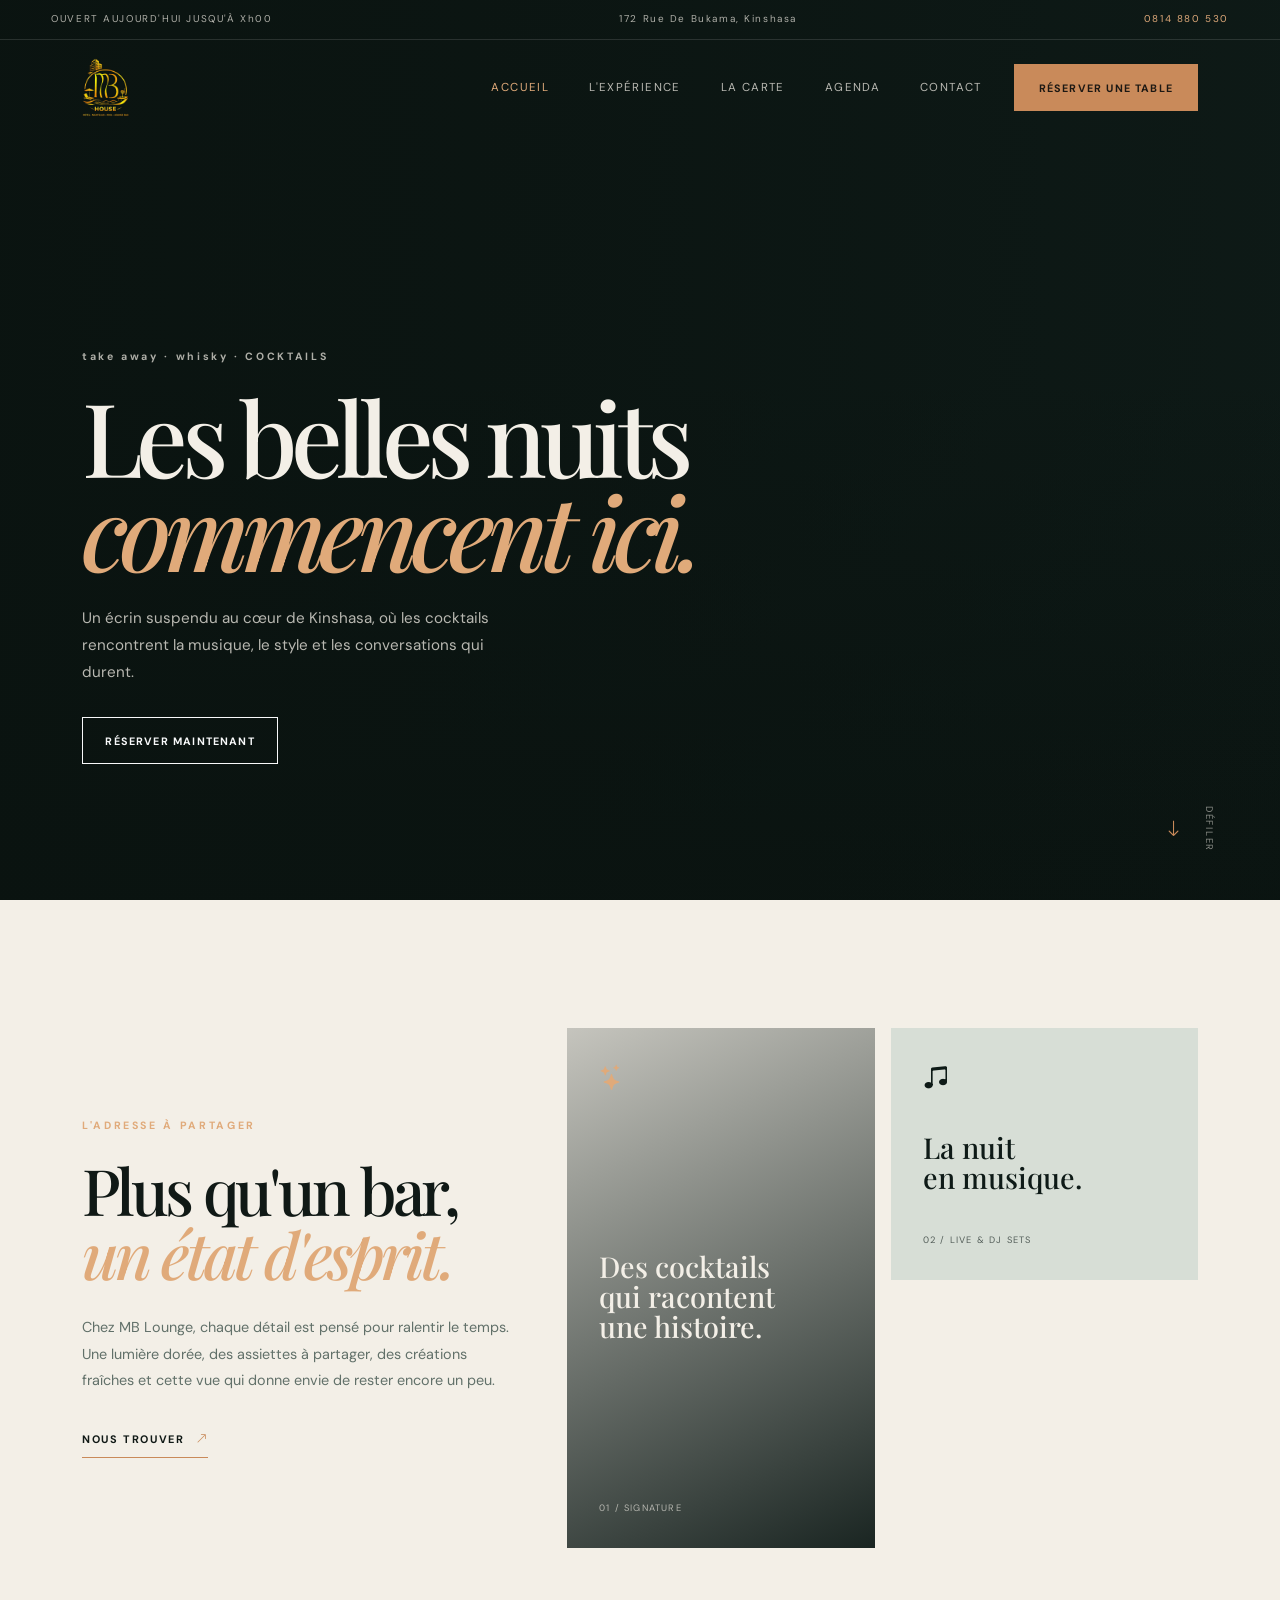
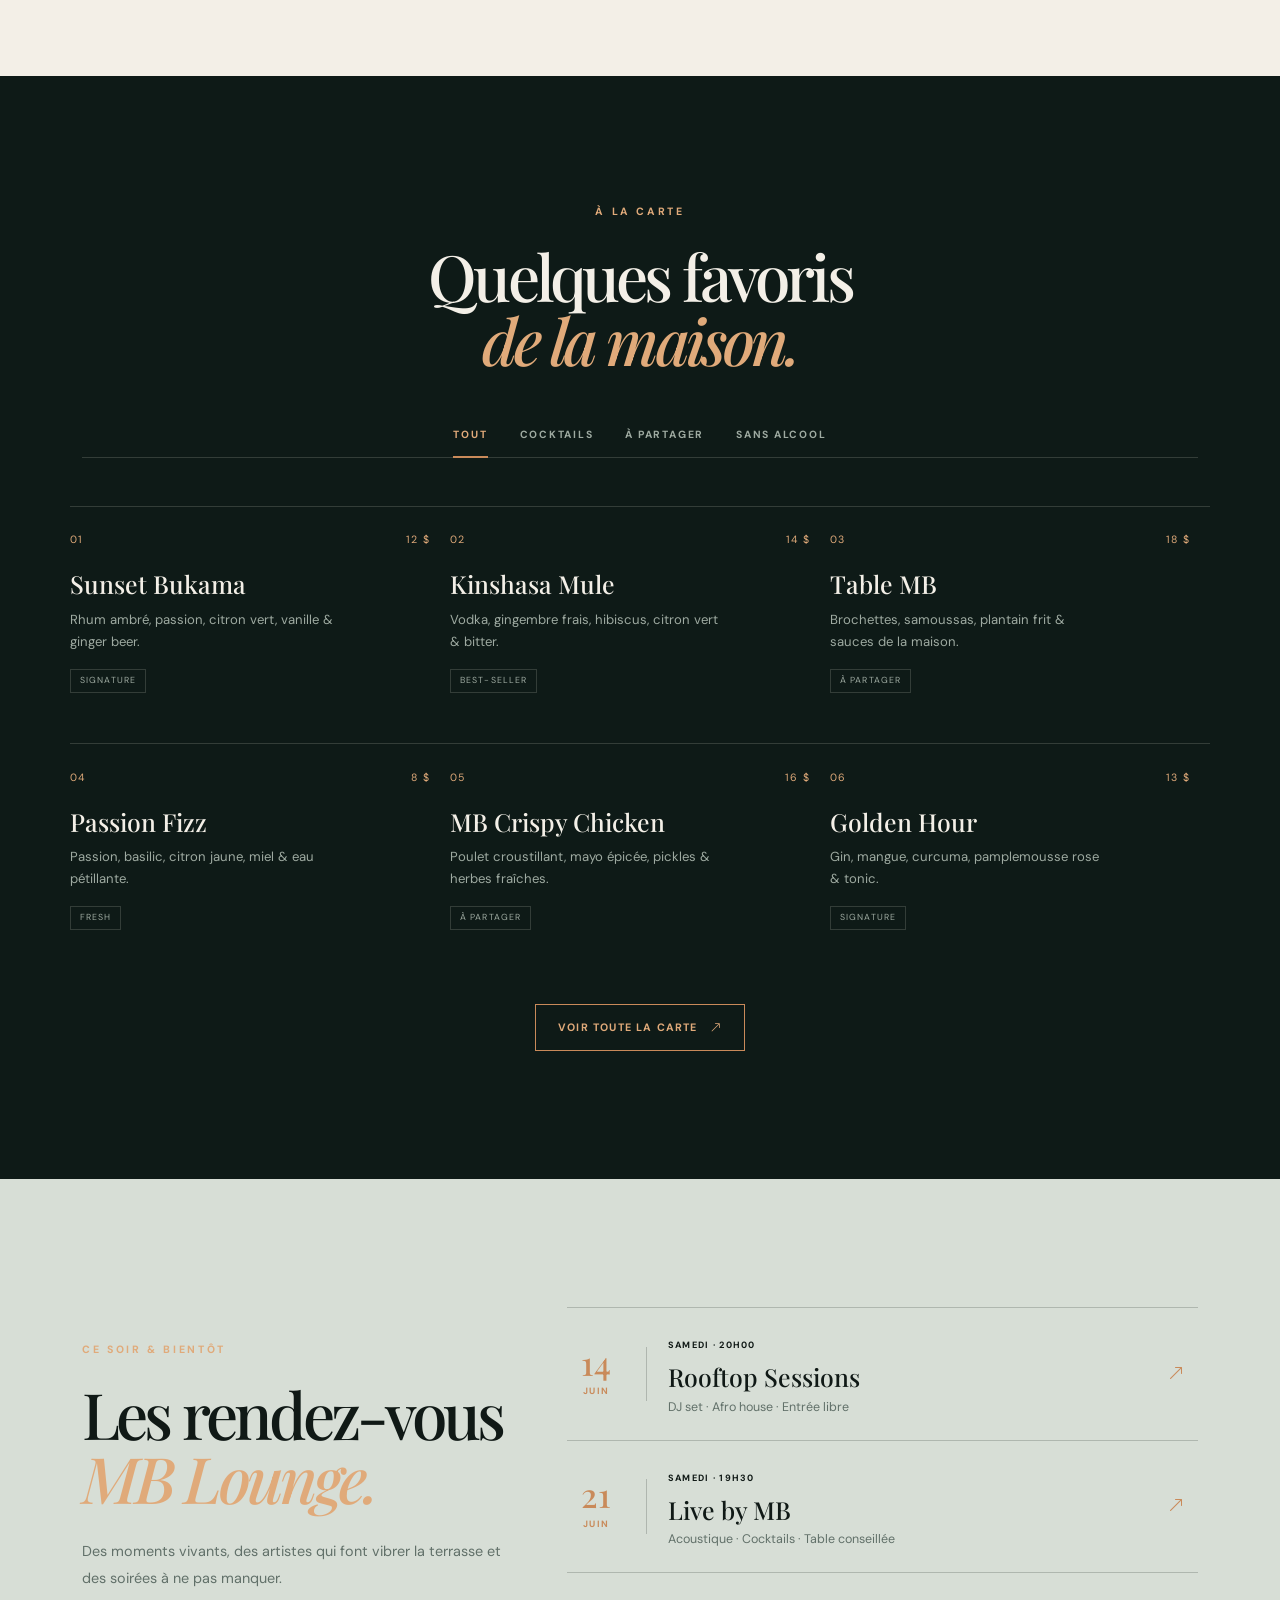
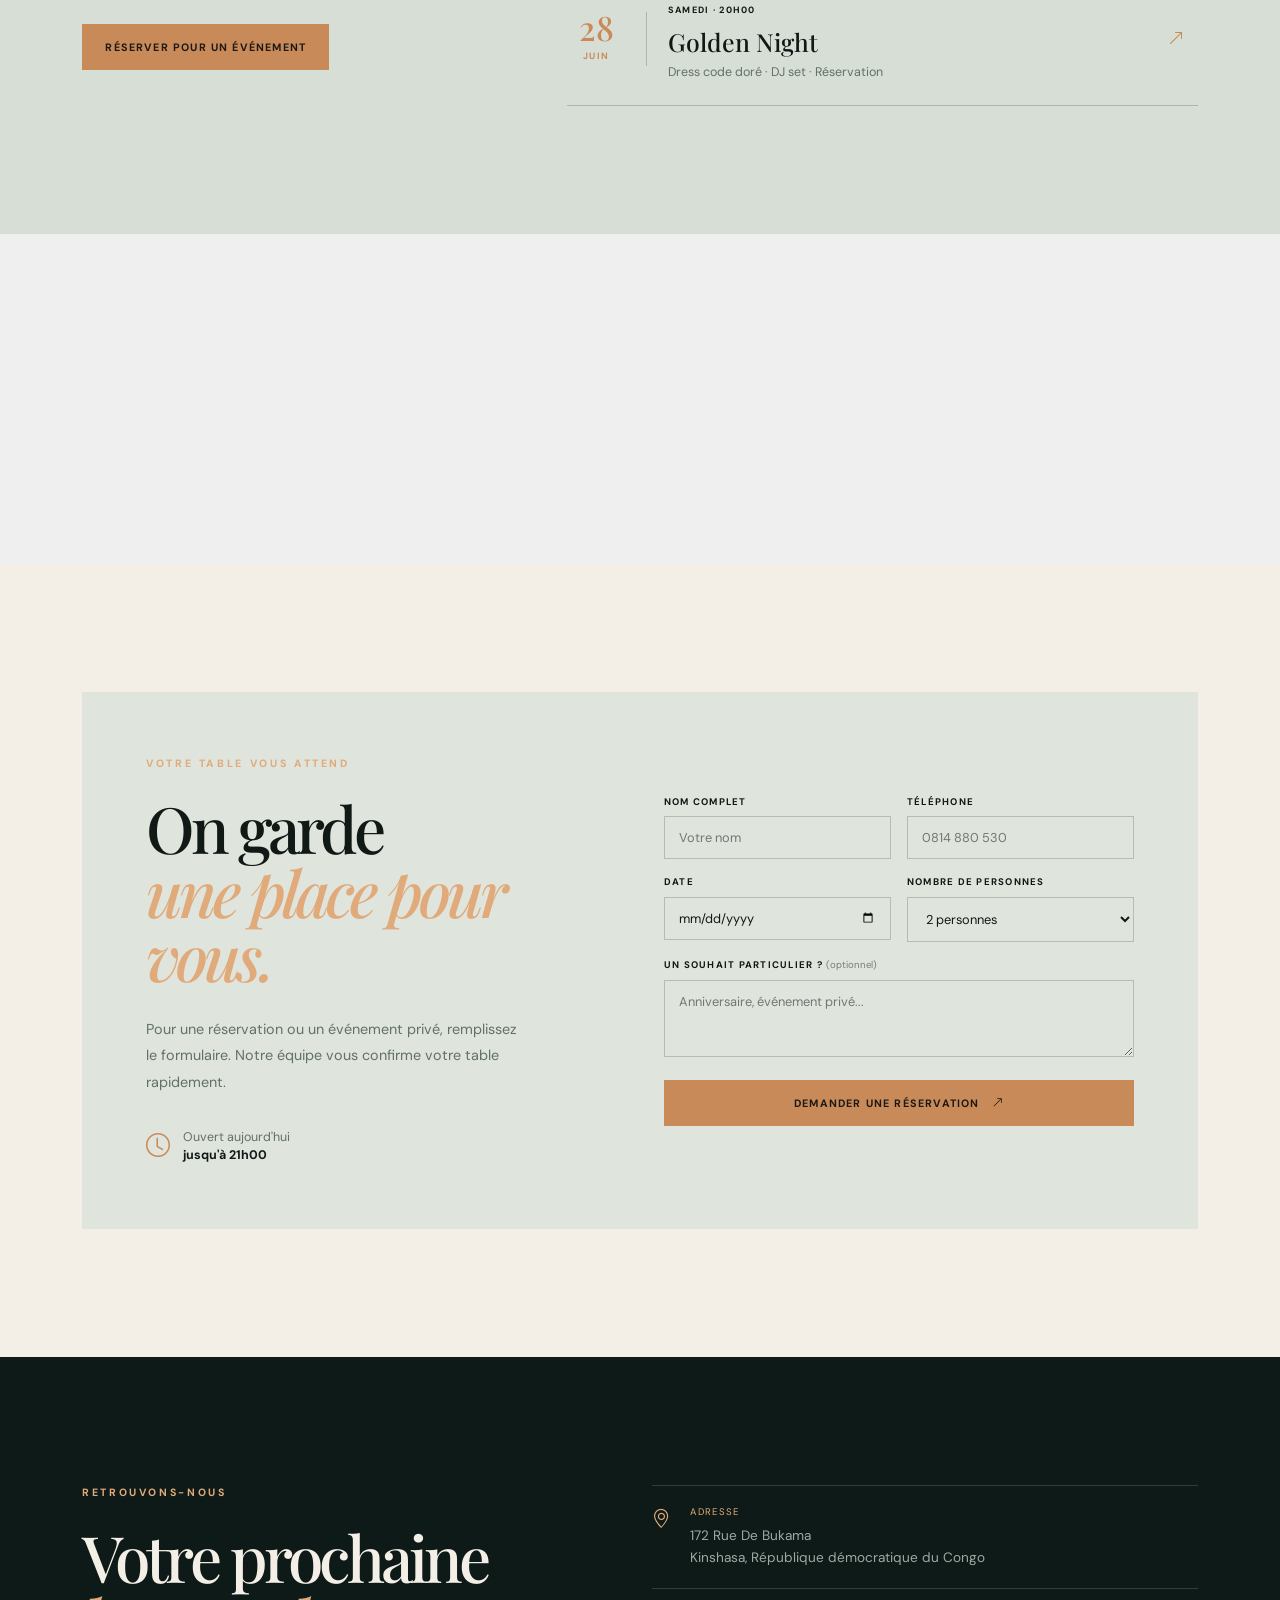
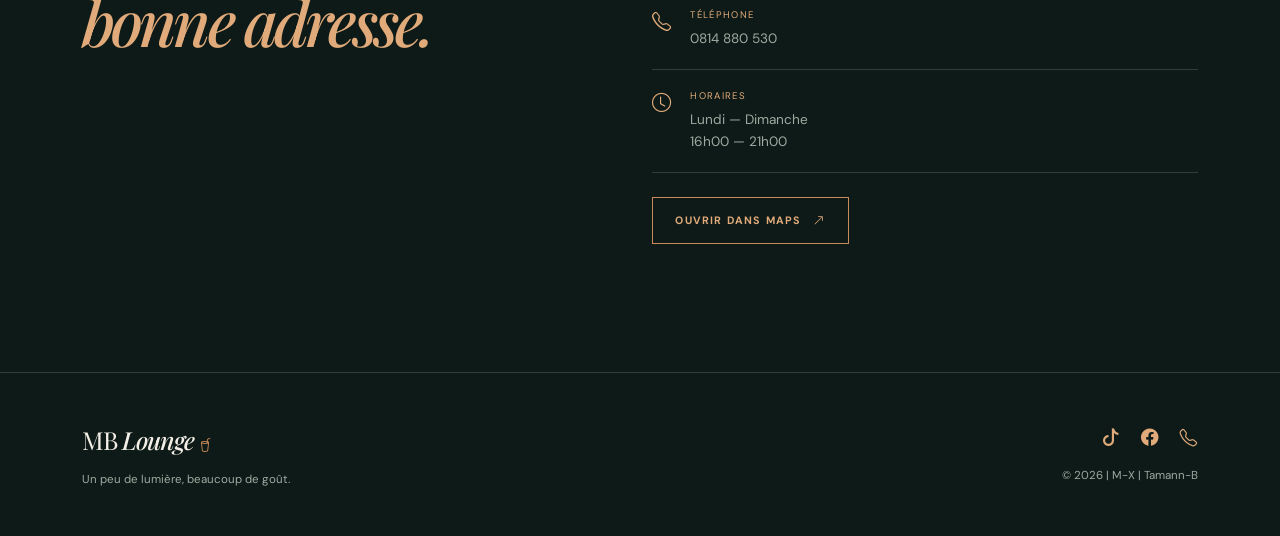
==== index.html @ eceb74a0 "Add files via upload" ====
<!doctype html>
<html lang="fr">
<head>
  <meta charset="UTF-8">
  <meta name="viewport" content="width=device-width, initial-scale=1">
  <meta name="description" content="MB Lounge, bar rooftop et salon de coiffure à Kinshasa. Cocktails, spectacles et moments d'exception.">
  <title>MB Lounge | Cocktails & moments d'exception</title>
  <link rel="preconnect" href="https://fonts.googleapis.com">
  <link rel="preconnect" href="https://fonts.gstatic.com" crossorigin>
  <link href="https://fonts.googleapis.com/css2?family=DM+Sans:wght@400;500;700&family=Playfair+Display:wght@500;600;700&display=swap" rel="stylesheet">
  <link href="https://cdn.jsdelivr.net/npm/bootstrap@5.3.3/dist/css/bootstrap.min.css" rel="stylesheet">
  <link href="https://cdn.jsdelivr.net/npm/bootstrap-icons@1.11.3/font/bootstrap-icons.css" rel="stylesheet">
  <link rel="stylesheet" href="style.css">
</head>
<body>
  <div class="topline"><span>OUVERT AUJOURD'HUI JUSQU'À Xh00</span><span class="d-none d-md-inline">172 Rue De Bukama, Kinshasa</span><a href="tel:0814880530">0814 880 530</a></div>

  <nav class="navbar navbar-expand-lg navbar-dark fixed-top" id="mainNav">
    <div class="container">
      <a class="navbar-brand" href="#accueil" aria-label="MB Lounge, accueil"><img src="logo_mb_transparent.png" alt="Logo MB House"></a>
      <button class="navbar-toggler" type="button" data-bs-toggle="collapse" data-bs-target="#navigation" aria-controls="navigation" aria-expanded="false" aria-label="Ouvrir le menu">
        <span class="navbar-toggler-icon"></span>
      </button>
      <div class="collapse navbar-collapse" id="navigation">
        <ul class="navbar-nav ms-auto align-items-lg-center gap-lg-4">
          <li class="nav-item"><a class="nav-link active" href="#accueil">Accueil</a></li>
          <li class="nav-item"><a class="nav-link" href="#experience">L'expérience</a></li>
          <li class="nav-item"><a class="nav-link" href="#carte">La carte</a></li>
          <li class="nav-item"><a class="nav-link" href="#agenda">Agenda</a></li>
          <li class="nav-item"><a class="nav-link" href="#contact">Contact</a></li>
          <li class="nav-item"><a class="btn btn-copper btn-sm px-4" href="#reservation">Réserver une table</a></li>
        </ul>
      </div>
    </div>
  </nav>

  <main>
    <section class="hero" id="accueil">
      <div class="hero-overlay"></div>
      <div class="container position-relative z-1">
        <div class="row align-items-end min-vh-100 pb-5">
          <div class="col-lg-8 col-xl-7 hero-copy">
            <p class="eyebrow reveal">take away · whisky · COCKTAILS</p>
            <h1 class="display-title reveal reveal-delay-1">Les belles nuits<br><em>commencent ici.</em></h1>
            <p class="hero-text reveal reveal-delay-2">Un écrin suspendu au cœur de Kinshasa, où les cocktails rencontrent la musique, le style et les conversations qui durent.</p>
            <div class="d-flex flex-wrap gap-3 reveal reveal-delay-3">
              <a class="btn btn-outline-light btn-lg" href="#reservation">Réserver maintenant</a>
            </div>
          </div>
        </div>
      </div>
      <a href="#experience" class="scroll-cue" aria-label="Découvrir l'expérience"><span>Défiler</span><i class="bi bi-arrow-down"></i></a>
    </section>

    <section class="experience-section section-padding" id="experience">
      <div class="container">
        <div class="row g-5 align-items-center">
          <div class="col-lg-5 reveal">
            <p class="eyebrow copper-text">L'ADRESSE À PARTAGER</p>
            <h2 class="section-title">Plus qu'un bar,<br><em>un état d'esprit.</em></h2>
            <p class="body-copy">Chez MB Lounge, chaque détail est pensé pour ralentir le temps. Une lumière dorée, des assiettes à partager, des créations fraîches et cette vue qui donne envie de rester encore un peu.</p>
            <a href="#contact" class="text-link">Nous trouver <i class="bi bi-arrow-up-right"></i></a>
          </div>
          <div class="col-lg-7">
            <div class="feature-grid">
              <article class="feature-card feature-card-tall reveal reveal-delay-1"><i class="bi bi-stars"></i><h3>Des cocktails<br>qui racontent<br>une histoire.</h3><span>01 / Signature</span></article>
              <article class="feature-card feature-card-small reveal reveal-delay-2"><i class="bi bi-music-note-beamed"></i><h3>La nuit<br>en musique.</h3><span>02 / Live & DJ sets</span></article>
            </div>
          </div>
        </div>
      </div>
    </section>

    <section class="menu-section section-padding" id="carte">
      <div class="container">
        <div class="section-heading text-center reveal"><p class="eyebrow copper-text">À LA CARTE</p><h2 class="section-title">Quelques favoris<br><em>de la maison.</em></h2></div>
        <div class="menu-tabs reveal reveal-delay-1" role="tablist" aria-label="Catégories de la carte">
          <button class="menu-tab active" data-filter="all" role="tab">Tout</button><button class="menu-tab" data-filter="cocktails" role="tab">Cocktails</button><button class="menu-tab" data-filter="bites" role="tab">À partager</button><button class="menu-tab" data-filter="soft" role="tab">Sans alcool</button>
        </div>
        <div class="row g-4 menu-list">
          <div class="col-md-6 col-lg-4 menu-item reveal" data-category="cocktails"><div class="menu-item-top"><span class="menu-number">01</span><span class="menu-price">12 $</span></div><h3>Sunset Bukama</h3><p>Rhum ambré, passion, citron vert, vanille & ginger beer.</p><span class="menu-tag">Signature</span></div>
          <div class="col-md-6 col-lg-4 menu-item reveal reveal-delay-1" data-category="cocktails"><div class="menu-item-top"><span class="menu-number">02</span><span class="menu-price">14 $</span></div><h3>Kinshasa Mule</h3><p>Vodka, gingembre frais, hibiscus, citron vert & bitter.</p><span class="menu-tag">Best-seller</span></div>
          <div class="col-md-6 col-lg-4 menu-item reveal reveal-delay-2" data-category="bites"><div class="menu-item-top"><span class="menu-number">03</span><span class="menu-price">18 $</span></div><h3>Table MB</h3><p>Brochettes, samoussas, plantain frit & sauces de la maison.</p><span class="menu-tag">À partager</span></div>
          <div class="col-md-6 col-lg-4 menu-item reveal" data-category="soft"><div class="menu-item-top"><span class="menu-number">04</span><span class="menu-price">8 $</span></div><h3>Passion Fizz</h3><p>Passion, basilic, citron jaune, miel & eau pétillante.</p><span class="menu-tag">Fresh</span></div>
          <div class="col-md-6 col-lg-4 menu-item reveal reveal-delay-1" data-category="bites"><div class="menu-item-top"><span class="menu-number">05</span><span class="menu-price">16 $</span></div><h3>MB Crispy Chicken</h3><p>Poulet croustillant, mayo épicée, pickles & herbes fraîches.</p><span class="menu-tag">À partager</span></div>
          <div class="col-md-6 col-lg-4 menu-item reveal reveal-delay-2" data-category="cocktails"><div class="menu-item-top"><span class="menu-number">06</span><span class="menu-price">13 $</span></div><h3>Golden Hour</h3><p>Gin, mangue, curcuma, pamplemousse rose & tonic.</p><span class="menu-tag">Signature</span></div>
        </div>
        <div class="text-center mt-5 reveal"><a class="btn btn-outline-copper" href="#reservation">Voir toute la carte <i class="bi bi-arrow-up-right ms-2"></i></a></div>
      </div>
    </section>

    <section class="agenda-section section-padding" id="agenda">
      <div class="container"><div class="row g-5 align-items-center"><div class="col-lg-5 reveal"><p class="eyebrow copper-text">CE SOIR & BIENTÔT</p><h2 class="section-title">Les rendez-vous<br><em>MB Lounge.</em></h2><p class="body-copy">Des moments vivants, des artistes qui font vibrer la terrasse et des soirées à ne pas manquer.</p><a href="#reservation" class="btn btn-copper mt-3">Réserver pour un événement</a></div><div class="col-lg-7"><div class="event-list"><article class="event-row reveal reveal-delay-1"><div class="event-date"><strong>14</strong><span>JUIN</span></div><div><span class="event-type">SAMEDI · 20H00</span><h3>Rooftop Sessions</h3><p>DJ set · Afro house · Entrée libre</p></div><i class="bi bi-arrow-up-right"></i></article><article class="event-row reveal reveal-delay-2"><div class="event-date"><strong>21</strong><span>JUIN</span></div><div><span class="event-type">SAMEDI · 19H30</span><h3>Live by MB</h3><p>Acoustique · Cocktails · Table conseillée</p></div><i class="bi bi-arrow-up-right"></i></article><article class="event-row reveal reveal-delay-3"><div class="event-date"><strong>28</strong><span>JUIN</span></div><div><span class="event-type">SAMEDI · 20H00</span><h3>Golden Night</h3><p>Dress code doré · DJ set · Réservation</p></div><i class="bi bi-arrow-up-right"></i></article></div></div></div></div>
    </section>

    <section class="gallery-section" aria-label="Galerie MB Lounge">
      <div class="container-fluid px-0"><div class="gallery-grid"><button class="gallery-image image-one" data-bs-toggle="modal" data-bs-target="#galleryModal" data-image="https://images.unsplash.com/photo-1572116469696-31de0f17cc34?auto=format&fit=crop&w=1200&q=85" aria-label="Voir la galerie, ambiance du bar"></button><button class="gallery-image image-two" data-bs-toggle="modal" data-bs-target="#galleryModal" data-image="https://images.unsplash.com/photo-1515003197210-e0cd71810b5f?auto=format&fit=crop&w=1200&q=85" aria-label="Voir la galerie, cocktail"></button><button class="gallery-image image-three" data-bs-toggle="modal" data-bs-target="#galleryModal" data-image="https://images.unsplash.com/photo-1514525253161-7a46d19cd819?auto=format&fit=crop&w=1200&q=85" aria-label="Voir la galerie, soirée"></button><button class="gallery-image image-four" data-bs-toggle="modal" data-bs-target="#galleryModal" data-image="https://images.unsplash.com/photo-1514933651103-005eec06c04b?auto=format&fit=crop&w=1200&q=85" aria-label="Voir la galerie, intérieur"></button></div></div>
    </section>

    <section class="booking-section section-padding" id="reservation"><div class="container"><div class="booking-panel reveal"><div class="row g-5 align-items-center"><div class="col-lg-5"><p class="eyebrow copper-text">VOTRE TABLE VOUS ATTEND</p><h2 class="section-title">On garde<br><em>une place pour vous.</em></h2><p class="body-copy">Pour une réservation ou un événement privé, remplissez le formulaire. Notre équipe vous confirme votre table rapidement.</p><div class="booking-note"><i class="bi bi-clock"></i><span>Ouvert aujourd'hui<br><strong>jusqu'à 21h00</strong></span></div></div><div class="col-lg-6 offset-lg-1"><form id="bookingForm" class="booking-form"><div class="row g-3"><div class="col-md-6"><label for="name">Nom complet</label><input type="text" id="name" placeholder="Votre nom" required></div><div class="col-md-6"><label for="phone">Téléphone</label><input type="tel" id="phone" placeholder="0814 880 530" required></div><div class="col-md-6"><label for="date">Date</label><input type="date" id="date" required></div><div class="col-md-6"><label for="guests">Nombre de personnes</label><select id="guests"><option>2 personnes</option><option>3 personnes</option><option>4 personnes</option><option>5 personnes</option><option>6+ personnes</option></select></div><div class="col-12"><label for="message">Un souhait particulier ? <span>(optionnel)</span></label><textarea id="message" rows="3" placeholder="Anniversaire, événement privé..."></textarea></div><div class="col-12"><button class="btn btn-copper w-100" type="submit">Demander une réservation <i class="bi bi-arrow-up-right ms-2"></i></button></div></div><div id="formMessage" class="form-message" role="status"></div></form></div></div></div></div></section>

    <section class="contact-section section-padding" id="contact"><div class="container"><div class="row g-4"><div class="col-lg-6 reveal"><p class="eyebrow copper-text">RETROUVONS-NOUS</p><h2 class="section-title">Votre prochaine<br><em>bonne adresse.</em></h2></div><div class="col-lg-6 reveal reveal-delay-1"><div class="contact-details"><div class="contact-line"><i class="bi bi-geo-alt"></i><div><span>Adresse</span><p>172 Rue De Bukama<br>Kinshasa, République démocratique du Congo</p></div></div><div class="contact-line"><i class="bi bi-telephone"></i><div><span>Téléphone</span><p><a href="tel:0814880530">0814 880 530</a></p></div></div><div class="contact-line"><i class="bi bi-clock"></i><div><span>Horaires</span><p>Lundi — Dimanche<br>16h00 — 21h00</p></div></div></div><a class="btn btn-outline-copper mt-4" href="https://www.google.com/maps/search/?api=1&query=172+Rue+De+Bukama+Kinshasa" target="_blank" rel="noreferrer">Ouvrir dans Maps <i class="bi bi-arrow-up-right ms-2"></i></a></div></div></div></section>
  </main>

  <footer class="footer"><div class="container"><div class="row g-4 align-items-center"><div class="col-md-6"><a class="navbar-brand" href="#accueil">MB <span>Lounge</span><i class="bi bi-cup-straw"></i></a><p class="footer-copy">Un peu de lumière, beaucoup de goût.</p></div><div class="col-md-6 text-md-end"><div class="socials"><a href="https://www.tiktok.com/@mblounge" target="_blank" rel="noreferrer" aria-label="TikTok"><i class="bi bi-tiktok"></i></a><a href="https://www.facebook.com/p/MB-Lounge-61567775398831/" target="_blank" rel="noreferrer" aria-label="Facebook"><i class="bi bi-facebook"></i></a><a href="tel:0814880530" aria-label="Téléphone"><i class="bi bi-telephone"></i></a></div><p class="copyright">© <span id="year"></span>  | M-X  | Tamann-B</p></div></div></div></footer>

  <div class="modal fade" id="galleryModal" tabindex="-1" aria-hidden="true"><div class="modal-dialog modal-dialog-centered modal-lg"><div class="modal-content"><button type="button" class="btn-close btn-close-white" data-bs-dismiss="modal" aria-label="Fermer"></button><img id="galleryModalImage" src="" alt="Photo de MB Lounge"></div></div></div>
  <button class="back-to-top" id="backToTop" aria-label="Retour en haut"><i class="bi bi-arrow-up"></i></button>
  <script src="https://cdn.jsdelivr.net/npm/bootstrap@5.3.3/dist/js/bootstrap.bundle.min.js"></script>
  <script src="script.js"></script>
</body>
</html>
---- style.css ----
:root {
  --ink: #101916;
  --deep: #0e1a17;
  --cream: #f3efe7;
  --muted: #9eaaa1;
  --copper: #c98a5a;
  --copper-light: #e0aa7a;
  --line: rgba(243, 239, 231, .16);
  --serif: 'Playfair Display', Georgia, serif;
  --sans: 'DM Sans', sans-serif;
}

html { scroll-behavior: smooth; }
body { background: var(--deep); color: var(--cream); font-family: var(--sans); overflow-x: hidden; }
a { color: inherit; text-decoration: none; }
.topline { position: absolute; z-index: 10; top: 0; width: 100%; display: flex; justify-content: space-between; padding: 12px 4vw; border-bottom: 1px solid rgba(255,255,255,.12); color: rgba(243,239,231,.7); font-size: .62rem; letter-spacing: .16em; }
.topline a { color: var(--copper-light); }
.navbar { top: 35px; padding: 1.1rem 0; transition: .35s ease; }
.navbar.scrolled { top: 0; background: rgba(14,26,23,.94); backdrop-filter: blur(14px); box-shadow: 0 5px 25px rgba(0,0,0,.13); }
.navbar-brand { font-family: var(--serif); font-size: 1.55rem; letter-spacing: -.04em; color: var(--cream) !important; }
.navbar-brand img { display: block; width: auto; height: 60px; object-fit: contain; }
.navbar-brand span { font-style: italic; font-weight: 500; }
.navbar-brand i { color: var(--copper); font-size: .9rem; margin-left: 4px; }
.nav-link { color: rgba(243,239,231,.75) !important; font-size: .72rem; text-transform: uppercase; letter-spacing: .12em; transition: color .25s ease; }
.nav-link:hover, .nav-link.active { color: var(--copper-light) !important; }
.btn { border-radius: 0; text-transform: uppercase; letter-spacing: .11em; font-size: .67rem; font-weight: 700; padding: .9rem 1.4rem; transition: .3s ease; }
.btn-copper { background: var(--copper); color: #1c1813; border: 1px solid var(--copper); }
.btn-copper:hover { background: var(--copper-light); border-color: var(--copper-light); color: #1c1813; transform: translateY(-3px); }
.btn-outline-copper { border: 1px solid var(--copper); color: var(--copper-light); }
.btn-outline-copper:hover { background: var(--copper); color: #1c1813; }
.hero { min-height: 100vh; display: flex; position: relative; background: url('https://images.unsplash.com/photo-1544148103-0773bf10d330?auto=format&fit=crop&w=2200&q=88') center/cover; }
.hero-overlay { position: absolute; inset: 0; background: linear-gradient(90deg, rgba(10,19,16,.94) 0%, rgba(10,19,16,.65) 47%, rgba(10,19,16,.1) 100%), linear-gradient(0deg, rgba(10,19,16,.84), transparent 58%); }
.hero-copy { padding-bottom: 5.5rem; }
.eyebrow { color: rgba(243,239,231,.7); font-size: .66rem; letter-spacing: .25em; font-weight: 700; margin-bottom: 1.5rem; }
.copper-text { color: var(--copper-light); }
.display-title { font-family: var(--serif); font-size: clamp(3.9rem, 8vw, 7.7rem); line-height: .92; font-weight: 500; letter-spacing: -.065em; margin-bottom: 1.75rem; }
.display-title em, .section-title em { font-weight: 500; color: var(--copper-light); }
.hero-text { max-width: 425px; color: rgba(243,239,231,.75); line-height: 1.75; font-size: .95rem; margin-bottom: 2rem; }
.hero-rating { display: flex; align-items: center; gap: .7rem; margin-top: 2.1rem; color: rgba(243,239,231,.65); font-size: .75rem; }
.hero-rating strong { color: var(--cream); font-size: 1rem; }.stars { color: var(--copper-light); letter-spacing: .12em; }
.scroll-cue { position: absolute; right: 5vw; bottom: 3rem; display: flex; flex-direction: column; align-items: center; gap: .8rem; color: rgba(243,239,231,.55); font-size: .6rem; text-transform: uppercase; letter-spacing: .18em; writing-mode: vertical-rl; }.scroll-cue i { color: var(--copper); font-size: 1.1rem; animation: bob 1.7s ease-in-out infinite; }
.section-padding { padding: 8rem 0; }.experience-section { background: var(--cream); color: var(--ink); }.section-title { font-family: var(--serif); font-weight: 500; font-size: clamp(2.9rem, 5vw, 5rem); line-height: 1; letter-spacing: -.06em; margin-bottom: 1.75rem; }.body-copy { color: #617069; line-height: 1.85; max-width: 440px; font-size: .9rem; }.text-link { display: inline-flex; gap: .7rem; align-items: center; margin-top: 1.3rem; color: var(--ink); text-transform: uppercase; font-size: .68rem; font-weight: 700; letter-spacing: .15em; border-bottom: 1px solid var(--copper); padding-bottom: .6rem; }.text-link i { color: var(--copper); }
.feature-grid { display: grid; grid-template-columns: 1fr 1fr; grid-template-rows: 1fr 1fr; gap: 1rem; min-height: 520px; }.feature-card { position: relative; overflow: hidden; padding: 2rem; background: var(--deep); color: var(--cream); display: flex; flex-direction: column; justify-content: space-between; transition: transform .4s ease; }.feature-card:hover { transform: translateY(-8px); }.feature-card-tall { grid-row: span 2; background: linear-gradient(155deg, rgba(14,26,23,.2), rgba(14,26,23,.95)), url('https://images.unsplash.com/photo-1510626176961-4b37d0af8c8b?auto=format&fit=crop&w=900&q=85') center/cover; }.feature-card-small { background: #d7ded6; color: var(--deep); }.feature-card-copper { background: var(--copper); color: #211911; }.feature-card i { font-size: 1.6rem; color: var(--copper-light); }.feature-card-small i { color: inherit; }.feature-card h3 { font-family: var(--serif); font-size: 1.8rem; line-height: 1.05; font-weight: 500; }.feature-card span { text-transform: uppercase; letter-spacing: .13em; font-size: .58rem; opacity: .65; }
.menu-section { background: var(--deep); }.section-heading { margin-bottom: 3.5rem; }.menu-tabs { display: flex; justify-content: center; gap: 2rem; border-bottom: 1px solid var(--line); margin-bottom: 3rem; }.menu-tab { background: transparent; color: var(--muted); border: 0; padding: 0 0 1rem; text-transform: uppercase; font: 700 .65rem var(--sans); letter-spacing: .17em; position: relative; }.menu-tab.active, .menu-tab:hover { color: var(--copper-light); }.menu-tab.active::after { content: ''; height: 2px; background: var(--copper); position: absolute; bottom: -1px; left: 0; right: 0; }.menu-item { border-top: 1px solid var(--line); padding: 1.6rem 1.2rem 1.6rem 0; transition: opacity .25s, transform .25s; }.menu-item.hidden { display: none; }.menu-item:hover { transform: translateX(8px); }.menu-item-top { display: flex; justify-content: space-between; margin-bottom: 1.2rem; }.menu-number, .menu-price { color: var(--copper-light); font-size: .66rem; letter-spacing: .14em; }.menu-item h3 { font: 500 1.55rem var(--serif); margin-bottom: .55rem; }.menu-item p { color: var(--muted); line-height: 1.65; font-size: .82rem; max-width: 280px; margin: 0; }.menu-tag { display: inline-block; color: var(--muted); border: 1px solid var(--line); padding: .3rem .55rem; font-size: .55rem; text-transform: uppercase; letter-spacing: .13em; margin-top: 1rem; }
.agenda-section { background: #d7ded6; color: var(--ink); }.agenda-section .body-copy { color: #617069; }.event-list { border-top: 1px solid rgba(16,25,22,.2); }.event-row { display: grid; grid-template-columns: 80px 1fr 30px; gap: 1.3rem; align-items: center; padding: 1.45rem 0; border-bottom: 1px solid rgba(16,25,22,.2); transition: padding .3s; }.event-row:hover { padding-left: 1rem; }.event-date { color: var(--copper); text-align: center; border-right: 1px solid rgba(16,25,22,.2); padding-right: 1.3rem; }.event-date strong { display: block; font: 500 2.1rem var(--serif); line-height: .9; }.event-date span, .event-type { font-size: .57rem; letter-spacing: .14em; font-weight: 700; }.event-row h3 { font: 500 1.55rem var(--serif); margin: .3rem 0; }.event-row p { color: #617069; margin: 0; font-size: .78rem; }.event-row > i { color: var(--copper); }
.gallery-grid { display: grid; grid-template-columns: 1.35fr 1fr 1fr 1.35fr; height: 330px; }.gallery-image { min-width: 0; border: 0; background-position: center; background-size: cover; filter: saturate(.7); transition: filter .5s, transform .5s; cursor: zoom-in; }.gallery-image:hover { filter: saturate(1.1); transform: scale(1.025); position: relative; z-index: 1; }.image-one { background-image: url('https://images.unsplash.com/photo-1515003197210-e0cd71810b5f?auto=format&fit=crop&w=800&q=85'); }.image-two { background-image: url('https://images.unsplash.com/photo-1514933651103-005eec06c04b?auto=format&fit=crop&w=800&q=85'); }.image-three { background-image: url('https://images.unsplash.com/photo-1514525253161-7a46d19cd819?auto=format&fit=crop&w=800&q=85'); }.image-four { background-image: url('https://images.unsplash.com/photo-1572116469696-31de0f17cc34?auto=format&fit=crop&w=800&q=85'); }
.booking-section { background: var(--cream); color: var(--ink); }.booking-panel { background: #dfe4dc; padding: 4rem; }.booking-panel .body-copy { color: #617069; }.booking-note { display: flex; gap: .8rem; align-items: center; margin-top: 2rem; color: #617069; font-size: .78rem; }.booking-note i { color: var(--copper); font-size: 1.5rem; }.booking-note strong { color: var(--ink); }.booking-form label { display: block; margin-bottom: .45rem; text-transform: uppercase; font-size: .6rem; letter-spacing: .13em; font-weight: 700; }.booking-form label span { opacity: .5; text-transform: none; letter-spacing: 0; font-weight: 400; }.booking-form input, .booking-form select, .booking-form textarea { width: 100%; border: 1px solid rgba(16,25,22,.2); background: transparent; border-radius: 0; padding: .75rem .85rem; color: var(--ink); outline: none; font: .8rem var(--sans); transition: border-color .25s, background .25s; }.booking-form input:focus, .booking-form select:focus, .booking-form textarea:focus { border-color: var(--copper); background: rgba(255,255,255,.3); }.form-message { display: none; color: #4c795c; font-size: .78rem; margin-top: 1rem; }.form-message.show { display: block; }
.contact-section { background: var(--deep); }.contact-details { border-top: 1px solid var(--line); }.contact-line { display: flex; gap: 1.2rem; padding: 1.2rem 0; border-bottom: 1px solid var(--line); }.contact-line > i { color: var(--copper-light); font-size: 1.2rem; }.contact-line span { display: block; color: var(--copper-light); text-transform: uppercase; letter-spacing: .14em; font-size: .6rem; margin-bottom: .35rem; }.contact-line p { color: var(--muted); font-size: .85rem; line-height: 1.6; margin: 0; }.contact-line a:hover { color: var(--copper-light); }.footer { padding: 3rem 0; border-top: 1px solid var(--line); }.footer-copy, .copyright { color: var(--muted); font-size: .72rem; margin: .8rem 0 0; }.socials { display: flex; gap: 1.3rem; justify-content: flex-end; }.socials a { color: var(--copper-light); font-size: 1.1rem; }.socials a:hover { color: var(--cream); }.copyright { margin-top: 1rem; }.modal-content { background: transparent; border: 0; }.modal-content img { width: 100%; height: auto; }.btn-close { position: absolute; right: -2rem; top: -2rem; z-index: 1; }.back-to-top { display: none; position: fixed; z-index: 5; bottom: 1.5rem; right: 1.5rem; border: 1px solid var(--copper); background: var(--copper); color: var(--ink); width: 38px; height: 38px; }.back-to-top.show { display: block; animation: pop .3s ease; }
.reveal { opacity: 0; transform: translateY(24px); transition: opacity .8s ease, transform .8s ease; }.reveal.visible { opacity: 1; transform: translateY(0); }.reveal-delay-1 { transition-delay: .12s; }.reveal-delay-2 { transition-delay: .22s; }.reveal-delay-3 { transition-delay: .32s; }
@keyframes bob { 50% { transform: translateY(7px); } } @keyframes pop { from { transform: scale(.5); } to { transform: scale(1); } }
@media (max-width: 991px) { .topline { font-size: .55rem; }.navbar { top: 30px; }.navbar-collapse { background: rgba(14,26,23,.98); padding: 1rem; margin-top: .7rem; }.hero-copy { padding-bottom: 4rem; }.section-padding { padding: 6rem 0; }.booking-panel { padding: 2.5rem; } }
@media (max-width: 767px) { .topline { padding: 10px 5vw; }.topline span:first-child { font-size: .5rem; }.navbar { top: 25px; }.display-title { font-size: clamp(3.3rem, 15vw, 5rem); }.hero-text { font-size: .86rem; }.scroll-cue { display: none; }.feature-grid { min-height: 500px; }.feature-card { padding: 1.4rem; }.feature-card h3 { font-size: 1.4rem; }.menu-tabs { justify-content: space-between; gap: .5rem; }.menu-tab { font-size: .56rem; }.gallery-grid { height: 210px; grid-template-columns: 1fr 1fr; }.gallery-image:nth-child(3), .gallery-image:nth-child(4) { display: none; }.booking-panel { padding: 2rem 1.2rem; }.booking-panel .section-title { font-size: 3rem; }.socials { justify-content: flex-start; margin-top: 2rem; }.copyright { text-align: left; }.btn-close { right: .5rem; top: .5rem; } }
@media (prefers-reduced-motion: reduce) { *, *::before, *::after { animation-duration: .01ms !important; animation-iteration-count: 1 !important; scroll-behavior: auto !important; transition-duration: .01ms !important; } }
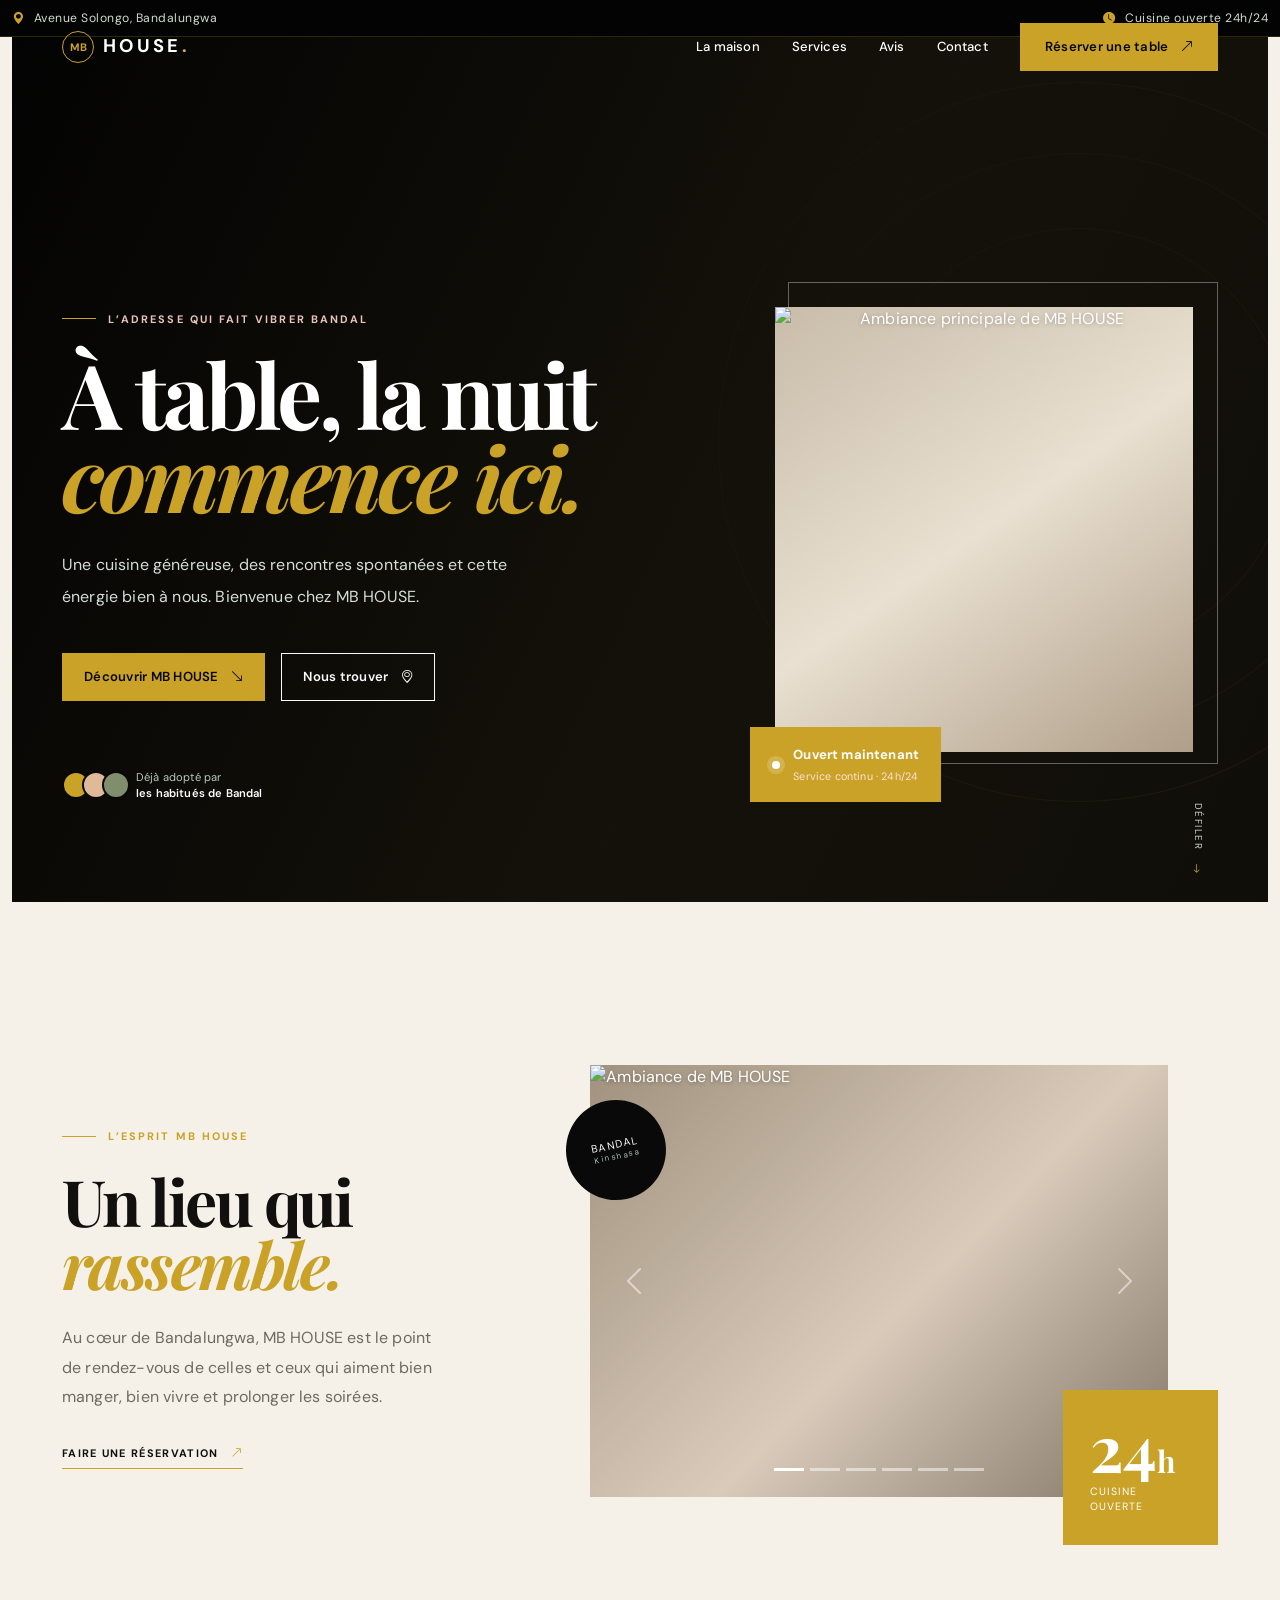
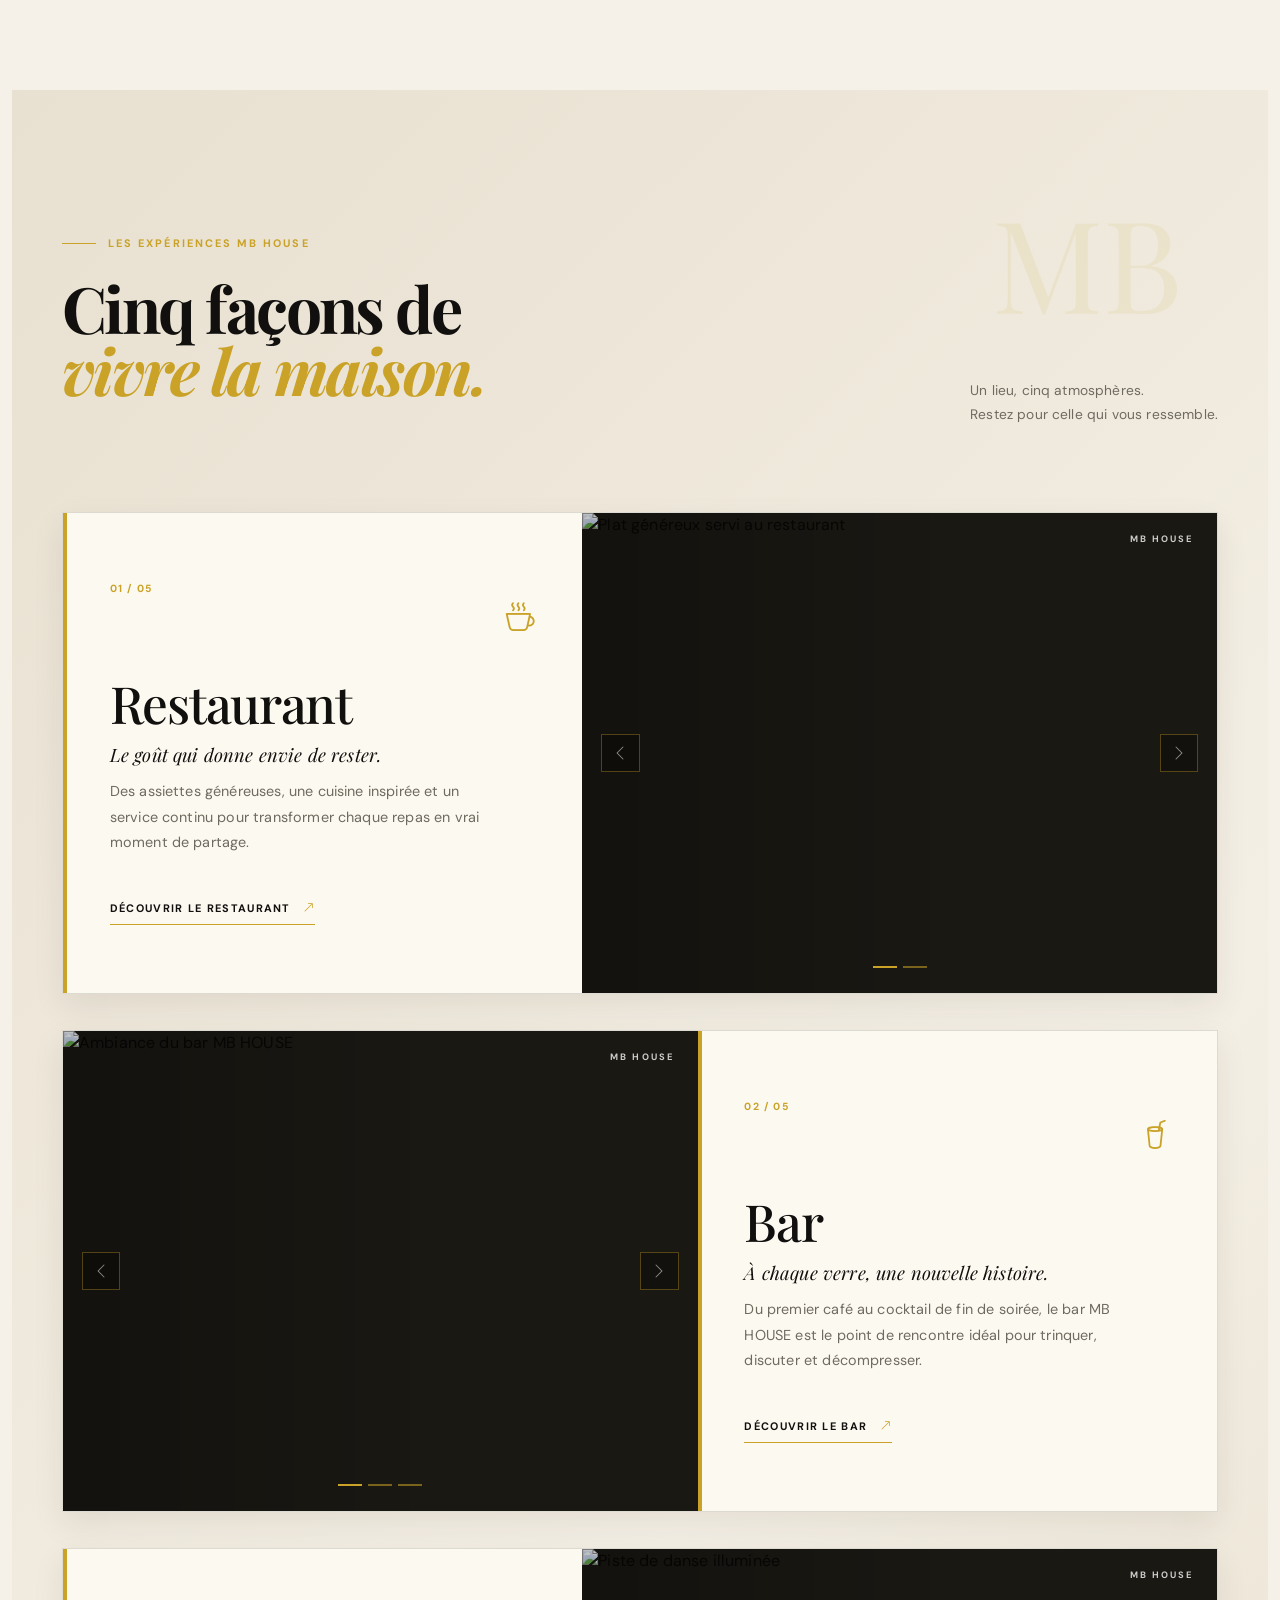
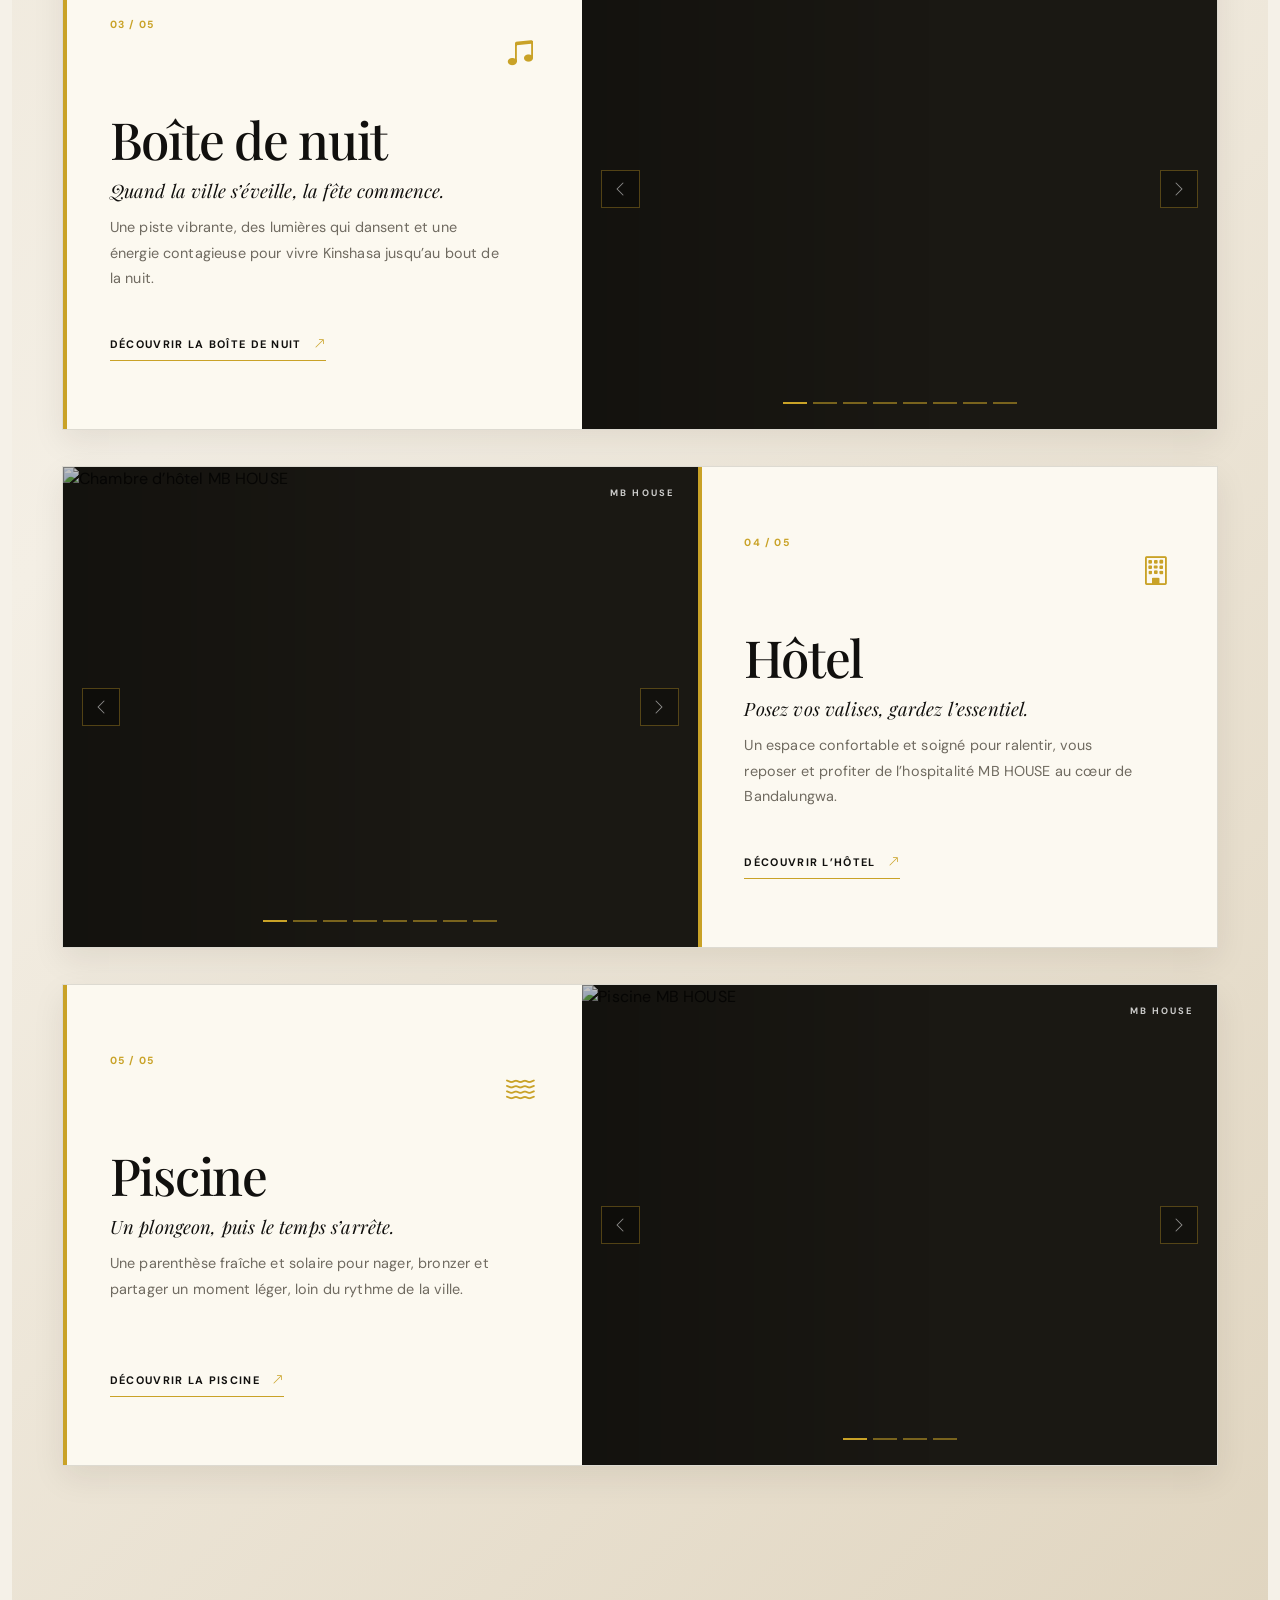
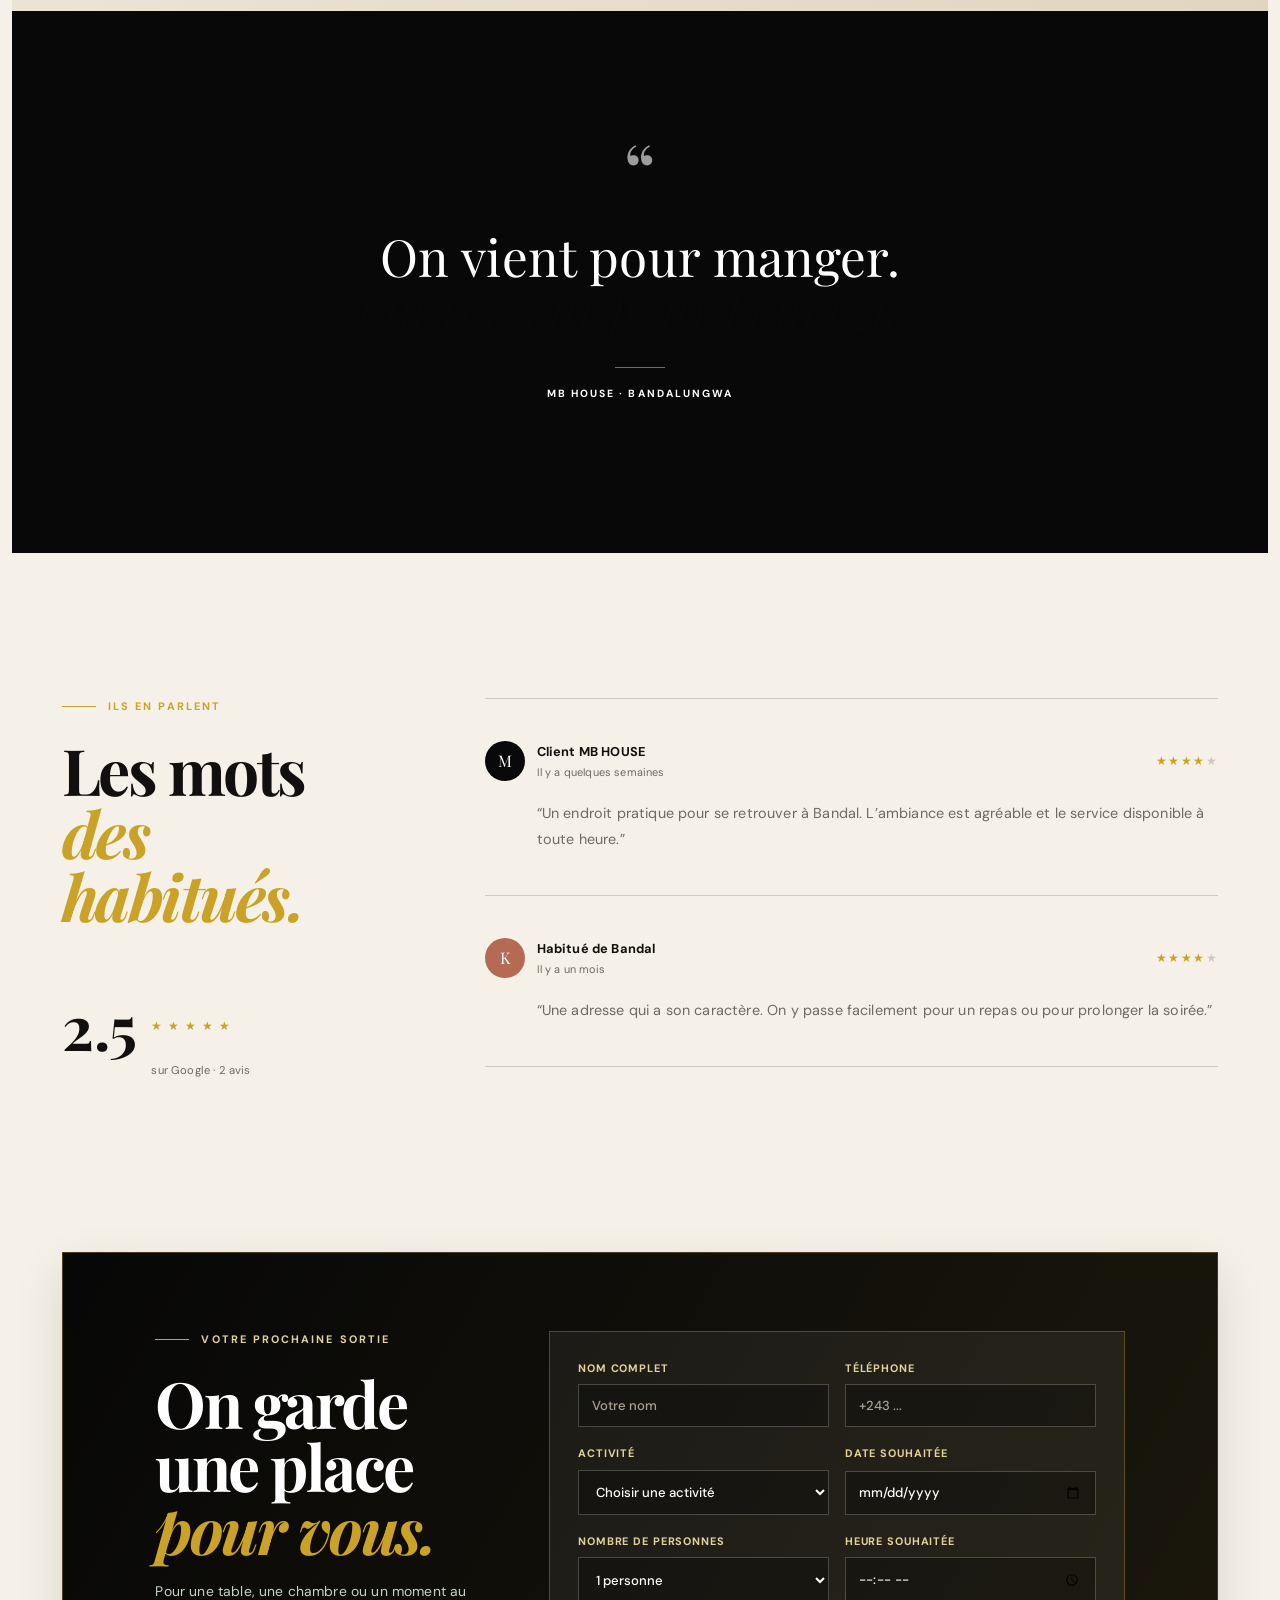
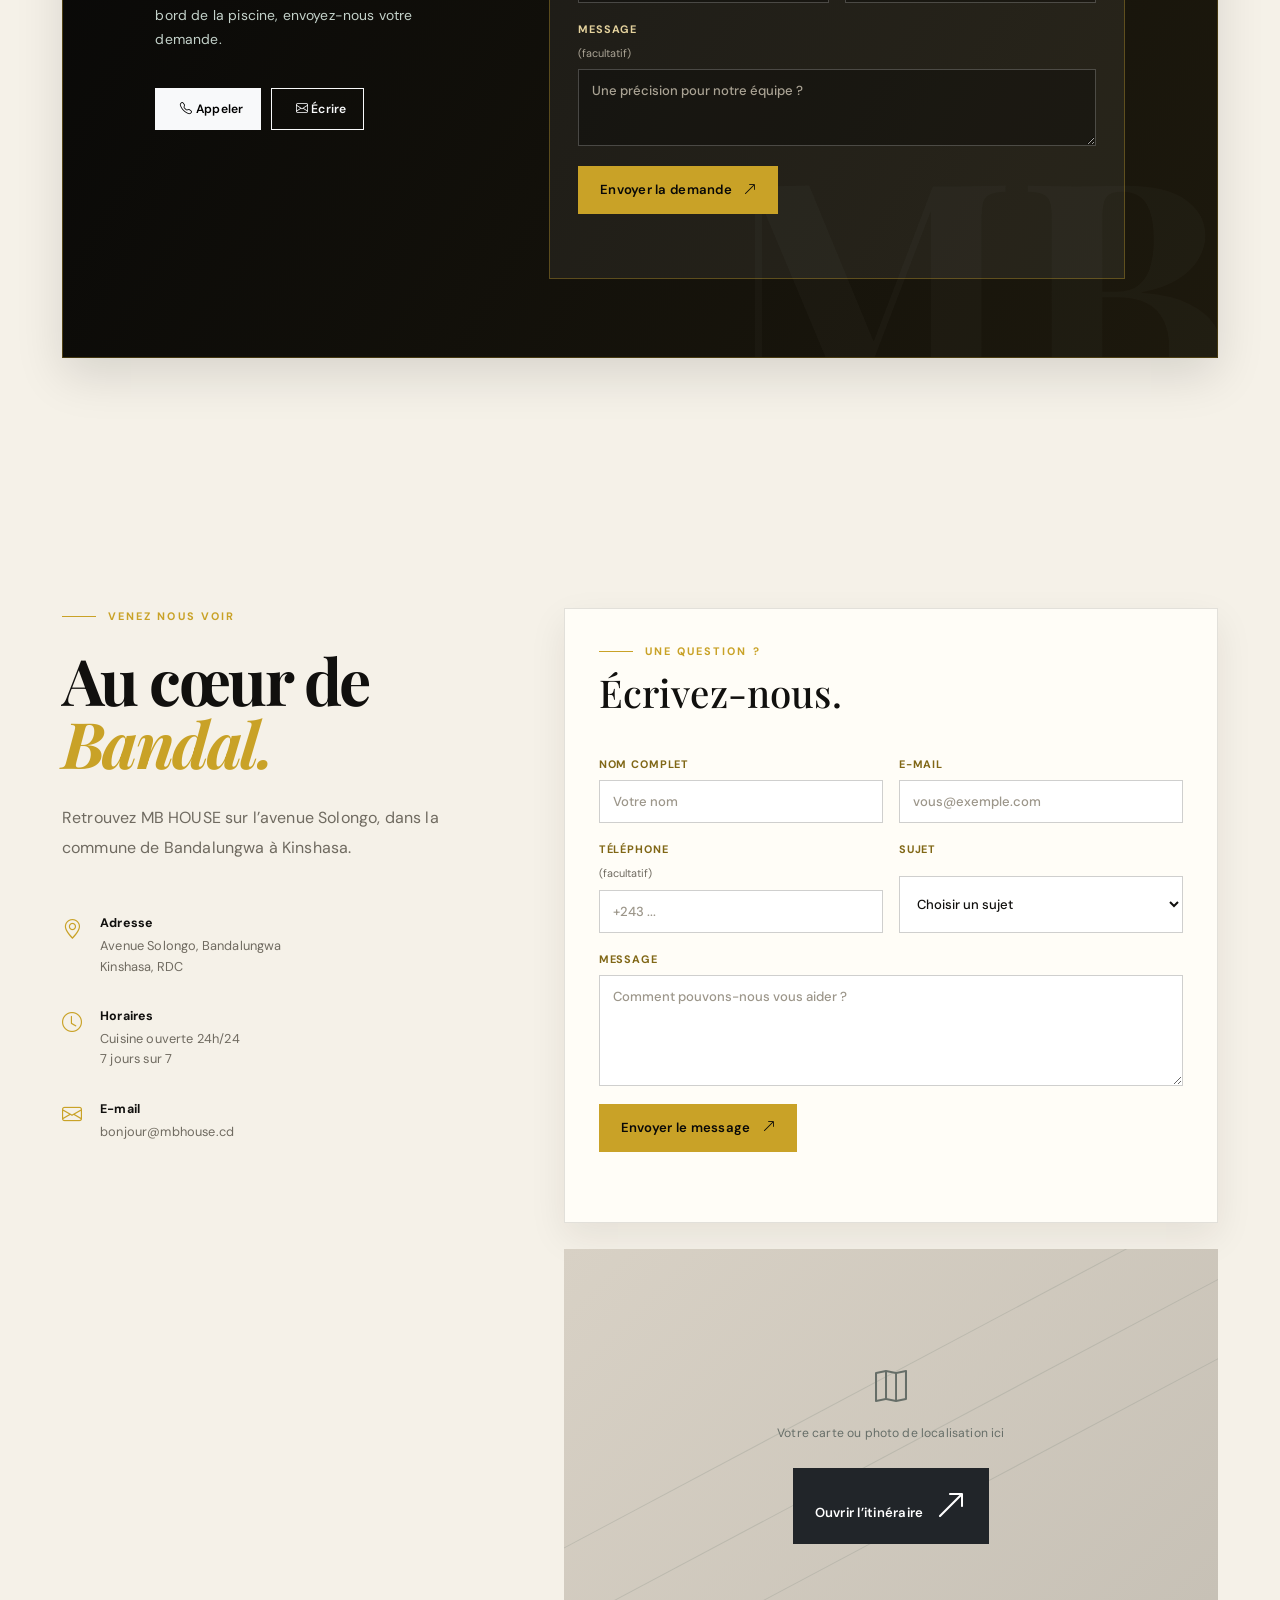
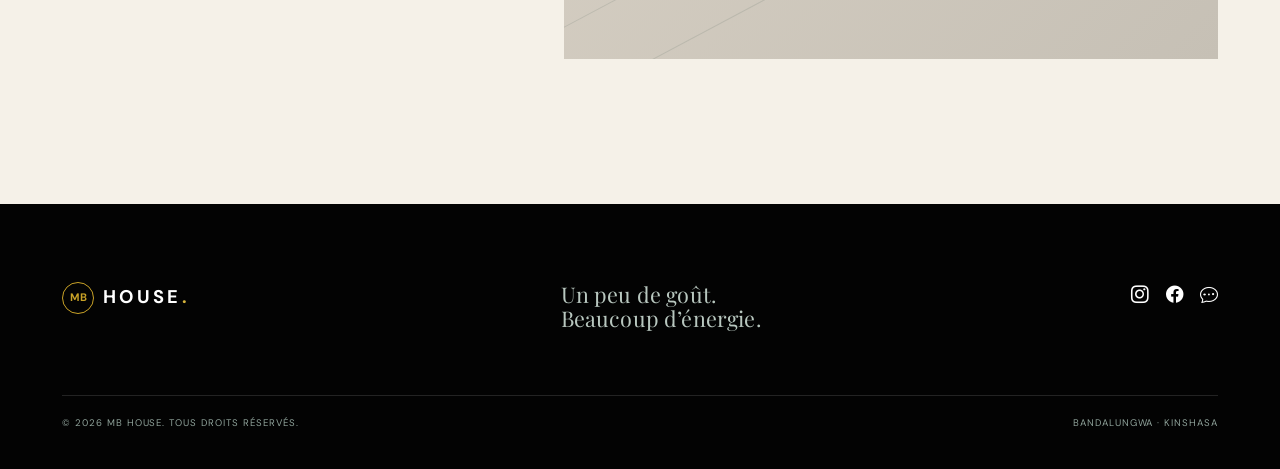
==== commit 3449c242: "Add files via upload" ====
--- a/index.html
+++ b/index.html
@@ -3,110 +3,82 @@
 <head>
   <meta charset="UTF-8">
   <meta name="viewport" content="width=device-width, initial-scale=1">
-  <meta name="description" content="MB Lounge, bar rooftop et salon de coiffure à Kinshasa. Cocktails, spectacles et moments d'exception.">
-  <title>MB Lounge | Cocktails & moments d'exception</title>
+  <meta name="description" content="MB HOUSE, espace de restauration et de divertissement à Bandalungwa, Kinshasa.">
+  <title>MB HOUSE | Bandalungwa, Kinshasa</title>
   <link rel="preconnect" href="https://fonts.googleapis.com">
   <link rel="preconnect" href="https://fonts.gstatic.com" crossorigin>
-  <link href="https://fonts.googleapis.com/css2?family=DM+Sans:wght@400;500;700&family=Playfair+Display:wght@500;600;700&display=swap" rel="stylesheet">
+  <link href="https://fonts.googleapis.com/css2?family=DM+Sans:wght@400;500;600;700&family=Playfair+Display:wght@600;700;800&display=swap" rel="stylesheet">
   <link href="https://cdn.jsdelivr.net/npm/bootstrap@5.3.3/dist/css/bootstrap.min.css" rel="stylesheet">
-  <link href="https://cdn.jsdelivr.net/npm/bootstrap-icons@1.11.3/font/bootstrap-icons.css" rel="stylesheet">
-  <link rel="stylesheet" href="style.css">
+  <link rel="stylesheet" href="https://cdn.jsdelivr.net/npm/bootstrap-icons@1.11.3/font/bootstrap-icons.min.css">
+  <link rel="stylesheet" href="styles.css">
 </head>
 <body>
-  <div class="topline"><span>OUVERT AUJOURD'HUI JUSQU'À Xh00</span><span class="d-none d-md-inline">172 Rue De Bukama, Kinshasa</span><a href="tel:0814880530">0814 880 530</a></div>
+  <div class="topline"><div class="container-fluid d-flex justify-content-between align-items-center"><span><i class="bi bi-geo-alt-fill"></i> Avenue Solongo, Bandalungwa</span><span class="d-none d-sm-inline"><i class="bi bi-clock-fill"></i> Cuisine ouverte 24h/24</span></div></div>
 
-  <nav class="navbar navbar-expand-lg navbar-dark fixed-top" id="mainNav">
+  <nav class="navbar navbar-expand-lg fixed-top" id="mainNav">
     <div class="container">
-      <a class="navbar-brand" href="#accueil" aria-label="MB Lounge, accueil"><img src="logo_mb_transparent.png" alt="Logo MB House"></a>
-      <button class="navbar-toggler" type="button" data-bs-toggle="collapse" data-bs-target="#navigation" aria-controls="navigation" aria-expanded="false" aria-label="Ouvrir le menu">
-        <span class="navbar-toggler-icon"></span>
-      </button>
-      <div class="collapse navbar-collapse" id="navigation">
-        <ul class="navbar-nav ms-auto align-items-lg-center gap-lg-4">
-          <li class="nav-item"><a class="nav-link active" href="#accueil">Accueil</a></li>
-          <li class="nav-item"><a class="nav-link" href="#experience">L'expérience</a></li>
-          <li class="nav-item"><a class="nav-link" href="#carte">La carte</a></li>
-          <li class="nav-item"><a class="nav-link" href="#agenda">Agenda</a></li>
+      <a class="navbar-brand" href="#accueil"><span class="brand-mark">MB</span><span>HOUSE<span class="brand-dot">.</span></span></a>
+      <button class="navbar-toggler" type="button" data-bs-toggle="collapse" data-bs-target="#navContent" aria-label="Ouvrir le menu"><span class="navbar-toggler-icon"></span></button>
+      <div class="collapse navbar-collapse" id="navContent">
+        <ul class="navbar-nav ms-auto align-items-lg-center gap-lg-3">
+          <li class="nav-item"><a class="nav-link" href="#maison">La maison</a></li>
+          <li class="nav-item"><a class="nav-link" href="#services">Services</a></li>
+          <li class="nav-item"><a class="nav-link" href="#avis">Avis</a></li>
           <li class="nav-item"><a class="nav-link" href="#contact">Contact</a></li>
-          <li class="nav-item"><a class="btn btn-copper btn-sm px-4" href="#reservation">Réserver une table</a></li>
+          <li class="nav-item ms-lg-2"><a class="btn btn-coral btn-sm px-4" href="#reservation">Réserver une table <i class="bi bi-arrow-up-right"></i></a></li>
         </ul>
       </div>
     </div>
   </nav>
 
-  <main>
+  <main class="container-fluid">
     <section class="hero" id="accueil">
-      <div class="hero-overlay"></div>
-      <div class="container position-relative z-1">
-        <div class="row align-items-end min-vh-100 pb-5">
-          <div class="col-lg-8 col-xl-7 hero-copy">
-            <p class="eyebrow reveal">take away · whisky · COCKTAILS</p>
-            <h1 class="display-title reveal reveal-delay-1">Les belles nuits<br><em>commencent ici.</em></h1>
-            <p class="hero-text reveal reveal-delay-2">Un écrin suspendu au cœur de Kinshasa, où les cocktails rencontrent la musique, le style et les conversations qui durent.</p>
-            <div class="d-flex flex-wrap gap-3 reveal reveal-delay-3">
-              <a class="btn btn-outline-light btn-lg" href="#reservation">Réserver maintenant</a>
-            </div>
+      <div class="hero-glow"></div>
+      <div class="container position-relative">
+        <div class="row align-items-end hero-row">
+          <div class="col-lg-7 reveal">
+            <p class="eyebrow"><span></span> L’adresse qui fait vibrer Bandal</p>
+            <h1>À table, la nuit<br><em>commence ici.</em></h1>
+            <p class="hero-copy">Une cuisine généreuse, des rencontres spontanées et cette énergie bien à nous. Bienvenue chez MB HOUSE.</p>
+            <div class="hero-actions d-flex flex-wrap gap-3"><a href="#services" class="btn btn-coral btn-lg">Découvrir MB HOUSE <i class="bi bi-arrow-down-right"></i></a><a href="#contact" class="btn btn-outline-light btn-lg">Nous trouver <i class="bi bi-geo-alt"></i></a></div>
+            <div class="hero-trust"><span class="avatars"><i></i><i></i><i></i></span><span>Déjà adopté par<br><strong>les habitués de Bandal</strong></span></div>
           </div>
+          <div class="col-lg-5 d-none d-lg-block reveal delay-2"><div class="hero-frame"><div class="image-placeholder hero-placeholder"><img src="fichiers/images/21.jpeg" alt="Ambiance principale de MB HOUSE" style="width:100%;height:100%;display:block;object-fit:cover;"></div><div class="floating-note"><span class="pulse"></span><div><strong>Ouvert maintenant</strong><small>Service continu · 24h/24</small></div></div></div></div>
         </div>
       </div>
-      <a href="#experience" class="scroll-cue" aria-label="Découvrir l'expérience"><span>Défiler</span><i class="bi bi-arrow-down"></i></a>
+      <div class="scroll-cue"><span>Défiler</span><i class="bi bi-arrow-down"></i></div>
     </section>
 
-    <section class="experience-section section-padding" id="experience">
-      <div class="container">
-        <div class="row g-5 align-items-center">
-          <div class="col-lg-5 reveal">
-            <p class="eyebrow copper-text">L'ADRESSE À PARTAGER</p>
-            <h2 class="section-title">Plus qu'un bar,<br><em>un état d'esprit.</em></h2>
-            <p class="body-copy">Chez MB Lounge, chaque détail est pensé pour ralentir le temps. Une lumière dorée, des assiettes à partager, des créations fraîches et cette vue qui donne envie de rester encore un peu.</p>
-            <a href="#contact" class="text-link">Nous trouver <i class="bi bi-arrow-up-right"></i></a>
-          </div>
-          <div class="col-lg-7">
-            <div class="feature-grid">
-              <article class="feature-card feature-card-tall reveal reveal-delay-1"><i class="bi bi-stars"></i><h3>Des cocktails<br>qui racontent<br>une histoire.</h3><span>01 / Signature</span></article>
-              <article class="feature-card feature-card-small reveal reveal-delay-2"><i class="bi bi-music-note-beamed"></i><h3>La nuit<br>en musique.</h3><span>02 / Live & DJ sets</span></article>
-            </div>
-          </div>
-        </div>
-      </div>
+    <section class="intro section-space" id="maison">
+      <div class="container"><div class="row align-items-center g-5">
+        <div class="col-lg-5 reveal"><p class="eyebrow dark"><span></span> L’esprit MB HOUSE</p><h2>Un lieu qui<br><em>rassemble.</em></h2><p class="muted-copy">Au cœur de Bandalungwa, MB HOUSE est le point de rendez-vous de celles et ceux qui aiment bien manger, bien vivre et prolonger les soirées.</p><a href="#reservation" class="text-link">Faire une réservation <i class="bi bi-arrow-up-right"></i></a></div>
+        <div class="col-lg-7 reveal delay-1"><div class="intro-visual"><div id="ambianceCarousel" class="carousel slide wide-placeholder" data-bs-ride="carousel" data-bs-interval="3500" data-bs-wrap="true"><div class="carousel-inner" style="height:100%"><div class="carousel-item active" style="height:100%"><img src="fichiers/images/40.jpeg" alt="Ambiance de MB HOUSE" style="width:100%;height:100%;display:block;object-fit:cover"></div><div class="carousel-item" style="height:100%"><img src="fichiers/images/37.jpeg" alt="Espace de MB HOUSE" style="width:100%;height:100%;display:block;object-fit:cover"></div><div class="carousel-item" style="height:100%"><img src="fichiers/images/36.jpeg" alt="Moment convivial chez MB HOUSE" style="width:100%;height:100%;display:block;object-fit:cover"></div><div class="carousel-item" style="height:100%"><img src="fichiers/images/33.jpeg" alt="Atmosphère de MB HOUSE" style="width:100%;height:100%;display:block;object-fit:cover"></div><div class="carousel-item" style="height:100%"><img src="fichiers/images/11.jpeg" alt="Ambiance de MB HOUSE" style="width:100%;height:100%;display:block;object-fit:cover"></div><div class="carousel-item" style="height:100%"><img src="fichiers/images/13.jpeg" alt="Espace de MB HOUSE" style="width:100%;height:100%;display:block;object-fit:cover"></div></div><div class="carousel-indicators"><button type="button" data-bs-target="#ambianceCarousel" data-bs-slide-to="0" class="active" aria-label="Ambiance 1"></button><button type="button" data-bs-target="#ambianceCarousel" data-bs-slide-to="1" aria-label="Ambiance 2"></button><button type="button" data-bs-target="#ambianceCarousel" data-bs-slide-to="2" aria-label="Ambiance 3"></button><button type="button" data-bs-target="#ambianceCarousel" data-bs-slide-to="3" aria-label="Ambiance 4"></button><button type="button" data-bs-target="#ambianceCarousel" data-bs-slide-to="4" aria-label="Ambiance 5"></button><button type="button" data-bs-target="#ambianceCarousel" data-bs-slide-to="5" aria-label="Ambiance 6"></button></div><button class="carousel-control-prev" type="button" data-bs-target="#ambianceCarousel" data-bs-slide="prev" aria-label="Image précédente"><span class="carousel-control-prev-icon"></span></button><button class="carousel-control-next" type="button" data-bs-target="#ambianceCarousel" data-bs-slide="next" aria-label="Image suivante"><span class="carousel-control-next-icon"></span></button></div><div class="stat-card"><strong>24<span>h</span></strong><small>cuisine<br>ouverte</small></div><div class="stamp">BANDAL<br><span>Kinshasa</span></div></div></div>
+      </div></div>
     </section>
 
-    <section class="menu-section section-padding" id="carte">
-      <div class="container">
-        <div class="section-heading text-center reveal"><p class="eyebrow copper-text">À LA CARTE</p><h2 class="section-title">Quelques favoris<br><em>de la maison.</em></h2></div>
-        <div class="menu-tabs reveal reveal-delay-1" role="tablist" aria-label="Catégories de la carte">
-          <button class="menu-tab active" data-filter="all" role="tab">Tout</button><button class="menu-tab" data-filter="cocktails" role="tab">Cocktails</button><button class="menu-tab" data-filter="bites" role="tab">À partager</button><button class="menu-tab" data-filter="soft" role="tab">Sans alcool</button>
-        </div>
-        <div class="row g-4 menu-list">
-          <div class="col-md-6 col-lg-4 menu-item reveal" data-category="cocktails"><div class="menu-item-top"><span class="menu-number">01</span><span class="menu-price">12 $</span></div><h3>Sunset Bukama</h3><p>Rhum ambré, passion, citron vert, vanille & ginger beer.</p><span class="menu-tag">Signature</span></div>
-          <div class="col-md-6 col-lg-4 menu-item reveal reveal-delay-1" data-category="cocktails"><div class="menu-item-top"><span class="menu-number">02</span><span class="menu-price">14 $</span></div><h3>Kinshasa Mule</h3><p>Vodka, gingembre frais, hibiscus, citron vert & bitter.</p><span class="menu-tag">Best-seller</span></div>
-          <div class="col-md-6 col-lg-4 menu-item reveal reveal-delay-2" data-category="bites"><div class="menu-item-top"><span class="menu-number">03</span><span class="menu-price">18 $</span></div><h3>Table MB</h3><p>Brochettes, samoussas, plantain frit & sauces de la maison.</p><span class="menu-tag">À partager</span></div>
-          <div class="col-md-6 col-lg-4 menu-item reveal" data-category="soft"><div class="menu-item-top"><span class="menu-number">04</span><span class="menu-price">8 $</span></div><h3>Passion Fizz</h3><p>Passion, basilic, citron jaune, miel & eau pétillante.</p><span class="menu-tag">Fresh</span></div>
-          <div class="col-md-6 col-lg-4 menu-item reveal reveal-delay-1" data-category="bites"><div class="menu-item-top"><span class="menu-number">05</span><span class="menu-price">16 $</span></div><h3>MB Crispy Chicken</h3><p>Poulet croustillant, mayo épicée, pickles & herbes fraîches.</p><span class="menu-tag">À partager</span></div>
-          <div class="col-md-6 col-lg-4 menu-item reveal reveal-delay-2" data-category="cocktails"><div class="menu-item-top"><span class="menu-number">06</span><span class="menu-price">13 $</span></div><h3>Golden Hour</h3><p>Gin, mangue, curcuma, pamplemousse rose & tonic.</p><span class="menu-tag">Signature</span></div>
-        </div>
-        <div class="text-center mt-5 reveal"><a class="btn btn-outline-copper" href="#reservation">Voir toute la carte <i class="bi bi-arrow-up-right ms-2"></i></a></div>
+    <section class="services section-space" id="services"><div class="container">
+      <div class="section-heading d-flex flex-wrap justify-content-between align-items-end reveal"><div><p class="eyebrow dark"><span></span> Les expériences MB HOUSE</p><h2>Cinq façons de<br><em>vivre la maison.</em></h2></div><p class="heading-aside">Un lieu, cinq atmosphères.<br>Restez pour celle qui vous ressemble.</p></div>
+      <div class="activity-list">
+        <article class="activity-panel reveal" id="restaurant"><div class="activity-copy"><span class="service-number">01 / 05</span><i class="bi bi-cup-hot activity-icon"></i><h3>Restaurant</h3><p class="activity-hook">Le goût qui donne envie de rester.</p><p>Des assiettes généreuses, une cuisine inspirée et un service continu pour transformer chaque repas en vrai moment de partage.</p><a href="resto.html" class="service-link">Découvrir le restaurant <i class="bi bi-arrow-up-right"></i></a></div><div id="restaurantCarousel" class="carousel slide activity-carousel" data-bs-ride="carousel"><div class="carousel-indicators"><button type="button" data-bs-target="#restaurantCarousel" data-bs-slide-to="0" class="active" aria-label="Restaurant 1"></button><button type="button" data-bs-target="#restaurantCarousel" data-bs-slide-to="1" aria-label="Restaurant 2"></button></div><div class="carousel-inner"><div class="carousel-item active"><img src="https://images.unsplash.com/photo-1515003197210-e0cd71810b5f?auto=format&fit=crop&w=1200&q=85" alt="Plat généreux servi au restaurant"></div><div class="carousel-item"><img src="https://images.unsplash.com/photo-1559339352-11d035aa65de?auto=format&fit=crop&w=1200&q=85" alt="Table dressée pour un dîner"></div></div><button class="carousel-control-prev" type="button" data-bs-target="#restaurantCarousel" data-bs-slide="prev" aria-label="Image précédente"><span class="carousel-control-prev-icon"></span></button><button class="carousel-control-next" type="button" data-bs-target="#restaurantCarousel" data-bs-slide="next" aria-label="Image suivante"><span class="carousel-control-next-icon"></span></button></div></article>
+        <article class="activity-panel reverse reveal" id="bar"><div class="activity-copy"><span class="service-number">02 / 05</span><i class="bi bi-cup-straw activity-icon"></i><h3>Bar</h3><p class="activity-hook">À chaque verre, une nouvelle histoire.</p><p>Du premier café au cocktail de fin de soirée, le bar MB HOUSE est le point de rencontre idéal pour trinquer, discuter et décompresser.</p><a href="bar.html" class="service-link">Découvrir le bar <i class="bi bi-arrow-up-right"></i></a></div><div id="barCarousel" class="carousel slide activity-carousel" data-bs-ride="carousel"><div class="carousel-indicators"><button type="button" data-bs-target="#barCarousel" data-bs-slide-to="0" class="active" aria-label="Bar 1"></button><button type="button" data-bs-target="#barCarousel" data-bs-slide-to="1" aria-label="Bar 2"></button><button type="button" data-bs-target="#barCarousel" data-bs-slide-to="2" aria-label="Bar 3"></button></div><div class="carousel-inner"><div class="carousel-item active"><img src="fichiers/images/38.jpeg" alt="Ambiance du bar MB HOUSE"></div><div class="carousel-item"><img src="fichiers/images/35.jpeg" alt="Espace du bar MB HOUSE"></div><div class="carousel-item"><img src="fichiers/images/31.jpeg" alt="Moment convivial au bar MB HOUSE"></div></div><button class="carousel-control-prev" type="button" data-bs-target="#barCarousel" data-bs-slide="prev" aria-label="Image précédente"><span class="carousel-control-prev-icon"></span></button><button class="carousel-control-next" type="button" data-bs-target="#barCarousel" data-bs-slide="next" aria-label="Image suivante"><span class="carousel-control-next-icon"></span></button></div></article>
+        <article class="activity-panel reveal" id="nightclub"><div class="activity-copy"><span class="service-number">03 / 05</span><i class="bi bi-music-note-beamed activity-icon"></i><h3>Boîte de nuit</h3><p class="activity-hook">Quand la ville s’éveille, la fête commence.</p><p>Une piste vibrante, des lumières qui dansent et une énergie contagieuse pour vivre Kinshasa jusqu’au bout de la nuit.</p><a href="boitedenuit.html" class="service-link">Découvrir la boîte de nuit <i class="bi bi-arrow-up-right"></i></a></div><div id="nightclubCarousel" class="carousel slide activity-carousel" data-bs-ride="carousel"><div class="carousel-indicators"><button type="button" data-bs-target="#nightclubCarousel" data-bs-slide-to="0" class="active" aria-label="Boîte de nuit 1"></button><button type="button" data-bs-target="#nightclubCarousel" data-bs-slide-to="1" aria-label="Boîte de nuit 2"></button><button type="button" data-bs-target="#nightclubCarousel" data-bs-slide-to="2" aria-label="Boîte de nuit 3"></button><button type="button" data-bs-target="#nightclubCarousel" data-bs-slide-to="3" aria-label="Boîte de nuit 4"></button><button type="button" data-bs-target="#nightclubCarousel" data-bs-slide-to="4" aria-label="Boîte de nuit 5"></button><button type="button" data-bs-target="#nightclubCarousel" data-bs-slide-to="5" aria-label="Boîte de nuit 6"></button><button type="button" data-bs-target="#nightclubCarousel" data-bs-slide-to="6" aria-label="Boîte de nuit 7"></button><button type="button" data-bs-target="#nightclubCarousel" data-bs-slide-to="7" aria-label="Boîte de nuit 8"></button></div><div class="carousel-inner"><div class="carousel-item active"><img src="https://images.unsplash.com/photo-1571266028243-d220c9c3baf9?auto=format&fit=crop&w=1200&q=85" alt="Piste de danse illuminée"></div><div class="carousel-item"><img src="https://images.unsplash.com/photo-1566737236500-c8ac43014a8e?auto=format&fit=crop&w=1200&q=85" alt="Lumières de la boîte de nuit"></div><div class="carousel-item"><img src="fichiers/images/11.jpeg" alt="Ambiance de la boîte de nuit MB HOUSE"></div><div class="carousel-item"><img src="fichiers/images/32.jpeg" alt="Espace de la boîte de nuit MB HOUSE"></div><div class="carousel-item"><img src="fichiers/images/36.jpeg" alt="Moment festif chez MB HOUSE"></div><div class="carousel-item"><img src="fichiers/images/B4.jpeg" alt="Ambiance nocturne de MB HOUSE"></div><div class="carousel-item"><img src="fichiers/images/B5.jpeg" alt="Soirée à la boîte de nuit MB HOUSE"></div><div class="carousel-item"><img src="fichiers/images/bar.jpeg" alt="Bar de MB HOUSE en soirée"></div></div><button class="carousel-control-prev" type="button" data-bs-target="#nightclubCarousel" data-bs-slide="prev" aria-label="Image précédente"><span class="carousel-control-prev-icon"></span></button><button class="carousel-control-next" type="button" data-bs-target="#nightclubCarousel" data-bs-slide="next" aria-label="Image suivante"><span class="carousel-control-next-icon"></span></button></div></article>
+        <article class="activity-panel reverse reveal" id="hotel"><div class="activity-copy"><span class="service-number">04 / 05</span><i class="bi bi-building activity-icon"></i><h3>Hôtel</h3><p class="activity-hook">Posez vos valises, gardez l’essentiel.</p><p>Un espace confortable et soigné pour ralentir, vous reposer et profiter de l’hospitalité MB HOUSE au cœur de Bandalungwa.</p><a href="hotel.html" class="service-link">Découvrir l’hôtel <i class="bi bi-arrow-up-right"></i></a></div><div id="hotelCarousel" class="carousel slide activity-carousel" data-bs-ride="carousel"><div class="carousel-indicators"><button type="button" data-bs-target="#hotelCarousel" data-bs-slide-to="0" class="active" aria-label="Hôtel 1"></button><button type="button" data-bs-target="#hotelCarousel" data-bs-slide-to="1" aria-label="Hôtel 2"></button><button type="button" data-bs-target="#hotelCarousel" data-bs-slide-to="2" aria-label="Hôtel 3"></button><button type="button" data-bs-target="#hotelCarousel" data-bs-slide-to="3" aria-label="Hôtel 4"></button><button type="button" data-bs-target="#hotelCarousel" data-bs-slide-to="4" aria-label="Hôtel 5"></button><button type="button" data-bs-target="#hotelCarousel" data-bs-slide-to="5" aria-label="Hôtel 6"></button><button type="button" data-bs-target="#hotelCarousel" data-bs-slide-to="6" aria-label="Hôtel 7"></button><button type="button" data-bs-target="#hotelCarousel" data-bs-slide-to="7" aria-label="Hôtel 8"></button></div><div class="carousel-inner"><div class="carousel-item active"><img src="fichiers/images/14.jpeg" alt="Chambre d’hôtel MB HOUSE"></div><div class="carousel-item"><img src="fichiers/images/19.jpeg" alt="Espace de l’hôtel MB HOUSE"></div><div class="carousel-item"><img src="fichiers/images/20.jpeg" alt="Intérieur de l’hôtel MB HOUSE"></div><div class="carousel-item"><img src="fichiers/images/22.jpeg" alt="Chambre confortable de l’hôtel MB HOUSE"></div><div class="carousel-item"><img src="fichiers/images/26.jpeg" alt="Espace intérieur de l’hôtel MB HOUSE"></div><div class="carousel-item"><img src="fichiers/images/27.jpeg" alt="Aménagement de l’hôtel MB HOUSE"></div><div class="carousel-item"><img src="fichiers/images/28.jpeg" alt="Ambiance de l’hôtel MB HOUSE"></div><div class="carousel-item"><img src="fichiers/images/29.jpeg" alt="Salon de l’hôtel MB HOUSE"></div></div><button class="carousel-control-prev" type="button" data-bs-target="#hotelCarousel" data-bs-slide="prev" aria-label="Image précédente"><span class="carousel-control-prev-icon"></span></button><button class="carousel-control-next" type="button" data-bs-target="#hotelCarousel" data-bs-slide="next" aria-label="Image suivante"><span class="carousel-control-next-icon"></span></button></div></article>
+        <article class="activity-panel reveal" id="pool"><div class="activity-copy"><span class="service-number">05 / 05</span><i class="bi bi-water activity-icon"></i><h3>Piscine</h3><p class="activity-hook">Un plongeon, puis le temps s’arrête.</p><p>Une parenthèse fraîche et solaire pour nager, bronzer et partager un moment léger, loin du rythme de la ville.</p><a href="piscine.html" class="service-link">Découvrir la piscine <i class="bi bi-arrow-up-right"></i></a></div><div id="poolCarousel" class="carousel slide activity-carousel" data-bs-ride="carousel"><div class="carousel-indicators"><button type="button" data-bs-target="#poolCarousel" data-bs-slide-to="0" class="active" aria-label="Piscine 1"></button><button type="button" data-bs-target="#poolCarousel" data-bs-slide-to="1" aria-label="Piscine 2"></button><button type="button" data-bs-target="#poolCarousel" data-bs-slide-to="2" aria-label="Piscine 3"></button><button type="button" data-bs-target="#poolCarousel" data-bs-slide-to="3" aria-label="Piscine 4"></button></div><div class="carousel-inner"><div class="carousel-item active"><img src="fichiers/images/P10.jpeg" alt="Piscine MB HOUSE"></div><div class="carousel-item"><img src="fichiers/images/P3.jpeg" alt="Espace piscine MB HOUSE"></div><div class="carousel-item"><img src="fichiers/images/P2.jpeg" alt="Bassin de la piscine MB HOUSE"></div><div class="carousel-item"><img src="fichiers/images/P1.jpeg" alt="Ambiance autour de la piscine MB HOUSE"></div></div><button class="carousel-control-prev" type="button" data-bs-target="#poolCarousel" data-bs-slide="prev" aria-label="Image précédente"><span class="carousel-control-prev-icon"></span></button><button class="carousel-control-next" type="button" data-bs-target="#poolCarousel" data-bs-slide="next" aria-label="Image suivante"><span class="carousel-control-next-icon"></span></button></div></article>
       </div>
-    </section>
+    </div></section>
 
-    <section class="agenda-section section-padding" id="agenda">
-      <div class="container"><div class="row g-5 align-items-center"><div class="col-lg-5 reveal"><p class="eyebrow copper-text">CE SOIR & BIENTÔT</p><h2 class="section-title">Les rendez-vous<br><em>MB Lounge.</em></h2><p class="body-copy">Des moments vivants, des artistes qui font vibrer la terrasse et des soirées à ne pas manquer.</p><a href="#reservation" class="btn btn-copper mt-3">Réserver pour un événement</a></div><div class="col-lg-7"><div class="event-list"><article class="event-row reveal reveal-delay-1"><div class="event-date"><strong>14</strong><span>JUIN</span></div><div><span class="event-type">SAMEDI · 20H00</span><h3>Rooftop Sessions</h3><p>DJ set · Afro house · Entrée libre</p></div><i class="bi bi-arrow-up-right"></i></article><article class="event-row reveal reveal-delay-2"><div class="event-date"><strong>21</strong><span>JUIN</span></div><div><span class="event-type">SAMEDI · 19H30</span><h3>Live by MB</h3><p>Acoustique · Cocktails · Table conseillée</p></div><i class="bi bi-arrow-up-right"></i></article><article class="event-row reveal reveal-delay-3"><div class="event-date"><strong>28</strong><span>JUIN</span></div><div><span class="event-type">SAMEDI · 20H00</span><h3>Golden Night</h3><p>Dress code doré · DJ set · Réservation</p></div><i class="bi bi-arrow-up-right"></i></article></div></div></div></div>
-    </section>
+    <section class="quote-section section-space"><div class="container"><div class="quote-wrap reveal"><span class="quote-mark">“</span><blockquote>On vient pour manger.<br><em>On revient pour l’énergie.</em></blockquote><div class="quote-line"></div><p>MB HOUSE · BANDALUNGWA</p></div></div></section>
 
-    <section class="gallery-section" aria-label="Galerie MB Lounge">
-      <div class="container-fluid px-0"><div class="gallery-grid"><button class="gallery-image image-one" data-bs-toggle="modal" data-bs-target="#galleryModal" data-image="https://images.unsplash.com/photo-1572116469696-31de0f17cc34?auto=format&fit=crop&w=1200&q=85" aria-label="Voir la galerie, ambiance du bar"></button><button class="gallery-image image-two" data-bs-toggle="modal" data-bs-target="#galleryModal" data-image="https://images.unsplash.com/photo-1515003197210-e0cd71810b5f?auto=format&fit=crop&w=1200&q=85" aria-label="Voir la galerie, cocktail"></button><button class="gallery-image image-three" data-bs-toggle="modal" data-bs-target="#galleryModal" data-image="https://images.unsplash.com/photo-1514525253161-7a46d19cd819?auto=format&fit=crop&w=1200&q=85" aria-label="Voir la galerie, soirée"></button><button class="gallery-image image-four" data-bs-toggle="modal" data-bs-target="#galleryModal" data-image="https://images.unsplash.com/photo-1514933651103-005eec06c04b?auto=format&fit=crop&w=1200&q=85" aria-label="Voir la galerie, intérieur"></button></div></div>
-    </section>
+    <section class="reviews section-space" id="avis"><div class="container"><div class="row g-5 align-items-start"><div class="col-lg-4 reveal"><p class="eyebrow dark"><span></span> Ils en parlent</p><h2>Les mots<br><em>des habitués.</em></h2><div class="rating"><strong>2.5</strong><span class="stars">★ ★ ★ ★ ★</span><small>sur Google · 2 avis</small></div></div><div class="col-lg-8"><div class="review-list"><article class="review reveal"><div class="review-head"><div class="review-avatar">M</div><div><strong>Client MB HOUSE</strong><small>Il y a quelques semaines</small></div><span class="stars ms-auto">★★★★<i>★</i></span></div><p>“Un endroit pratique pour se retrouver à Bandal. L’ambiance est agréable et le service disponible à toute heure.”</p></article><article class="review reveal delay-1"><div class="review-head"><div class="review-avatar alt">K</div><div><strong>Habitué de Bandal</strong><small>Il y a un mois</small></div><span class="stars ms-auto">★★★★<i>★</i></span></div><p>“Une adresse qui a son caractère. On y passe facilement pour un repas ou pour prolonger la soirée.”</p></article></div></div></div></div></section>
 
-    <section class="booking-section section-padding" id="reservation"><div class="container"><div class="booking-panel reveal"><div class="row g-5 align-items-center"><div class="col-lg-5"><p class="eyebrow copper-text">VOTRE TABLE VOUS ATTEND</p><h2 class="section-title">On garde<br><em>une place pour vous.</em></h2><p class="body-copy">Pour une réservation ou un événement privé, remplissez le formulaire. Notre équipe vous confirme votre table rapidement.</p><div class="booking-note"><i class="bi bi-clock"></i><span>Ouvert aujourd'hui<br><strong>jusqu'à 21h00</strong></span></div></div><div class="col-lg-6 offset-lg-1"><form id="bookingForm" class="booking-form"><div class="row g-3"><div class="col-md-6"><label for="name">Nom complet</label><input type="text" id="name" placeholder="Votre nom" required></div><div class="col-md-6"><label for="phone">Téléphone</label><input type="tel" id="phone" placeholder="0814 880 530" required></div><div class="col-md-6"><label for="date">Date</label><input type="date" id="date" required></div><div class="col-md-6"><label for="guests">Nombre de personnes</label><select id="guests"><option>2 personnes</option><option>3 personnes</option><option>4 personnes</option><option>5 personnes</option><option>6+ personnes</option></select></div><div class="col-12"><label for="message">Un souhait particulier ? <span>(optionnel)</span></label><textarea id="message" rows="3" placeholder="Anniversaire, événement privé..."></textarea></div><div class="col-12"><button class="btn btn-copper w-100" type="submit">Demander une réservation <i class="bi bi-arrow-up-right ms-2"></i></button></div></div><div id="formMessage" class="form-message" role="status"></div></form></div></div></div></div></section>
+    <section class="reservation section-space" id="reservation"><div class="container"><div class="reservation-box reveal"><div class="reservation-intro"><p class="eyebrow"><span></span> Votre prochaine sortie</p><h2>On garde<br>une place <em>pour vous.</em></h2><p>Pour une table, une chambre ou un moment au bord de la piscine, envoyez-nous votre demande.</p><div class="reservation-actions"><a class="btn btn-light" href="tel:+243000000000"><i class="bi bi-telephone"></i> Appeler</a><a class="btn btn-outline-light" href="mailto:bonjour@mbhouse.cd"><i class="bi bi-envelope"></i> Écrire</a></div></div><form class="reservation-form" id="reservationForm"><div class="form-row"><label>Nom complet<input type="text" name="name" placeholder="Votre nom" required></label><label>Téléphone<input type="tel" name="phone" placeholder="+243 ..." required></label></div><div class="form-row"><label>Activité<select name="activity" required><option value="" selected disabled>Choisir une activité</option><option>Restaurant</option><option>Bar</option><option>Boîte de nuit</option><option>Hôtel</option><option>Piscine</option></select></label><label>Date souhaitée<input type="date" name="date" required></label></div><div class="form-row"><label>Nombre de personnes<select name="guests"><option>1 personne</option><option>2 personnes</option><option>3 à 5 personnes</option><option>Plus de 5 personnes</option></select></label><label>Heure souhaitée<input type="time" name="time"></label></div><label>Message <span class="optional">(facultatif)</span><textarea name="message" rows="3" placeholder="Une précision pour notre équipe ?"></textarea></label><button class="btn btn-coral btn-lg" type="submit">Envoyer la demande <i class="bi bi-arrow-up-right"></i></button><p class="form-feedback" id="formFeedback" role="status"></p></form></div></div></section>
 
-    <section class="contact-section section-padding" id="contact"><div class="container"><div class="row g-4"><div class="col-lg-6 reveal"><p class="eyebrow copper-text">RETROUVONS-NOUS</p><h2 class="section-title">Votre prochaine<br><em>bonne adresse.</em></h2></div><div class="col-lg-6 reveal reveal-delay-1"><div class="contact-details"><div class="contact-line"><i class="bi bi-geo-alt"></i><div><span>Adresse</span><p>172 Rue De Bukama<br>Kinshasa, République démocratique du Congo</p></div></div><div class="contact-line"><i class="bi bi-telephone"></i><div><span>Téléphone</span><p><a href="tel:0814880530">0814 880 530</a></p></div></div><div class="contact-line"><i class="bi bi-clock"></i><div><span>Horaires</span><p>Lundi — Dimanche<br>16h00 — 21h00</p></div></div></div><a class="btn btn-outline-copper mt-4" href="https://www.google.com/maps/search/?api=1&query=172+Rue+De+Bukama+Kinshasa" target="_blank" rel="noreferrer">Ouvrir dans Maps <i class="bi bi-arrow-up-right ms-2"></i></a></div></div></div></section>
+    <section class="contact section-space" id="contact"><div class="container"><div class="row g-5"><div class="col-lg-5 reveal"><p class="eyebrow dark"><span></span> Venez nous voir</p><h2>Au cœur de<br><em>Bandal.</em></h2><p class="muted-copy">Retrouvez MB HOUSE sur l’avenue Solongo, dans la commune de Bandalungwa à Kinshasa.</p><div class="contact-details"><div><i class="bi bi-geo-alt"></i><span><strong>Adresse</strong>Avenue Solongo, Bandalungwa<br>Kinshasa, RDC</span></div><div><i class="bi bi-clock"></i><span><strong>Horaires</strong>Cuisine ouverte 24h/24<br>7 jours sur 7</span></div><div><i class="bi bi-envelope"></i><span><strong>E-mail</strong>bonjour@mbhouse.cd</span></div></div></div><div class="col-lg-7 reveal delay-1"><form class="contact-form" id="contactForm"><div class="contact-form-heading"><p class="eyebrow dark"><span></span> Une question ?</p><h3>Écrivez-nous.</h3></div><div class="contact-form-row"><label>Nom complet<input type="text" name="contactName" placeholder="Votre nom" required></label><label>E-mail<input type="email" name="contactEmail" placeholder="vous@exemple.com" required></label></div><div class="contact-form-row"><label>Téléphone <span class="optional">(facultatif)</span><input type="tel" name="contactPhone" placeholder="+243 ..."></label><label>Sujet<select name="contactSubject" required><option value="" selected disabled>Choisir un sujet</option><option>Question générale</option><option>Réservation</option><option>Événement privé</option><option>Hôtel et piscine</option></select></label></div><label>Message<textarea name="contactMessage" rows="5" placeholder="Comment pouvons-nous vous aider ?" required></textarea></label><button class="btn btn-coral btn-lg" type="submit">Envoyer le message <i class="bi bi-arrow-up-right"></i></button><p class="contact-feedback" id="contactFeedback" role="status"></p></form><div class="map-placeholder"><i class="bi bi-map"></i><span>Votre carte ou photo de localisation ici</span><a href="https://www.google.com/maps/search/Avenue+Solongo+Bandalungwa+Kinshasa" target="_blank" rel="noreferrer" class="btn btn-dark">Ouvrir l’itinéraire <i class="bi bi-arrow-up-right"></i></a></div></div></div></div></section>
   </main>
 
-  <footer class="footer"><div class="container"><div class="row g-4 align-items-center"><div class="col-md-6"><a class="navbar-brand" href="#accueil">MB <span>Lounge</span><i class="bi bi-cup-straw"></i></a><p class="footer-copy">Un peu de lumière, beaucoup de goût.</p></div><div class="col-md-6 text-md-end"><div class="socials"><a href="https://www.tiktok.com/@mblounge" target="_blank" rel="noreferrer" aria-label="TikTok"><i class="bi bi-tiktok"></i></a><a href="https://www.facebook.com/p/MB-Lounge-61567775398831/" target="_blank" rel="noreferrer" aria-label="Facebook"><i class="bi bi-facebook"></i></a><a href="tel:0814880530" aria-label="Téléphone"><i class="bi bi-telephone"></i></a></div><p class="copyright">© <span id="year"></span>  | M-X  | Tamann-B</p></div></div></div></footer>
-
-  <div class="modal fade" id="galleryModal" tabindex="-1" aria-hidden="true"><div class="modal-dialog modal-dialog-centered modal-lg"><div class="modal-content"><button type="button" class="btn-close btn-close-white" data-bs-dismiss="modal" aria-label="Fermer"></button><img id="galleryModalImage" src="" alt="Photo de MB Lounge"></div></div></div>
-  <button class="back-to-top" id="backToTop" aria-label="Retour en haut"><i class="bi bi-arrow-up"></i></button>
+  <footer><div class="container"><div class="footer-main"><a class="navbar-brand" href="#accueil"><span class="brand-mark">MB</span><span>HOUSE<span class="brand-dot">.</span></span></a><p>Un peu de goût.<br>Beaucoup d’énergie.</p><div class="socials"><a href="#" aria-label="Instagram"><i class="bi bi-instagram"></i></a><a href="#" aria-label="Facebook"><i class="bi bi-facebook"></i></a><a href="#contact" aria-label="Contact"><i class="bi bi-chat-dots"></i></a></div></div><div class="footer-bottom"><span>© 2026 MB HOUSE. Tous droits réservés.</span><span>Bandalungwa · Kinshasa</span></div></div></footer>
+  <button class="back-top" id="backTop" aria-label="Retour en haut"><i class="bi bi-arrow-up"></i></button>
   <script src="https://cdn.jsdelivr.net/npm/bootstrap@5.3.3/dist/js/bootstrap.bundle.min.js"></script>
   <script src="script.js"></script>
 </body>
-</html>
+</html>
--- a/styles.css
+++ b/styles.css
@@ -0,0 +1,18 @@
+html body .contact-form{display:grid;gap:18px;padding:34px;margin-bottom:26px;background:#fffdf7;border:1px solid rgba(17,16,14,.12);box-shadow:0 14px 35px rgba(37,29,10,.08)}html body .contact-form-heading h3{font-family:var(--heading);font-size:2.4rem;margin:4px 0 22px;color:var(--ink)}html body .contact-form-heading .eyebrow{margin-bottom:10px}html body .contact-form label{display:grid;gap:8px;color:#806716;font-size:.68rem;font-weight:700;letter-spacing:.08em;text-transform:uppercase}html body .contact-form .contact-form-row{display:grid;grid-template-columns:1fr 1fr;gap:16px}html body .contact-form input,html body .contact-form select,html body .contact-form textarea{width:100%;border:1px solid rgba(17,16,14,.2);border-radius:0;background:#fff;color:var(--ink);padding:12px 13px;font:500 .82rem var(--body);letter-spacing:0;text-transform:none;outline:none;transition:border-color .2s ease,box-shadow .2s ease}html body .contact-form input::placeholder,html body .contact-form textarea::placeholder{color:#9c968a}html body .contact-form input:focus,html body .contact-form select:focus,html body .contact-form textarea:focus{border-color:#c9a227;box-shadow:0 0 0 3px rgba(201,162,39,.12)}html body .contact-form option{color:#111;background:#fff}html body .contact-form textarea{resize:vertical;min-height:110px}.contact-form .optional{font-weight:400;letter-spacing:0;text-transform:none;color:var(--muted)}.contact-form .btn{justify-self:start}.contact-feedback{min-height:18px;margin:0!important;color:#8b6b0d!important;font-size:.78rem!important}.contact-feedback.success{color:#9b7410!important}@media(max-width:575px){html body .contact-form{padding:24px 20px}html body .contact-form .contact-form-row{grid-template-columns:1fr;gap:18px}html body .contact-form .btn{width:100%}}
+html body .reservation-box{display:grid;grid-template-columns:minmax(240px,.72fr) minmax(0,1.28fr);align-items:start;gap:70px}html body .reservation-intro{position:relative;z-index:1}html body .reservation-intro>p:not(.eyebrow){max-width:360px}html body .reservation-actions{display:flex;min-width:0;margin-top:36px;gap:10px}html body .reservation-actions .btn{padding:11px 16px;font-size:.76rem}html body .reservation-form{position:relative;z-index:1;display:grid;gap:18px;padding:28px;background:rgba(255,255,255,.06);border:1px solid rgba(201,162,39,.35)}html body .reservation-form label{display:grid;gap:8px;color:#e4d29d;font-size:.68rem;font-weight:700;letter-spacing:.08em;text-transform:uppercase}html body .reservation-form .form-row{display:grid;grid-template-columns:1fr 1fr;gap:16px}html body .reservation-form input,html body .reservation-form select,html body .reservation-form textarea{width:100%;border:1px solid rgba(255,255,255,.22);border-radius:0;background:rgba(0,0,0,.3);color:#fff;padding:12px 13px;font:500 .82rem var(--body);letter-spacing:0;text-transform:none;outline:none;transition:border-color .2s ease,background .2s ease}html body .reservation-form select{appearance:auto}html body .reservation-form input::placeholder,html body .reservation-form textarea::placeholder{color:#aaa394}html body .reservation-form input:focus,html body .reservation-form select:focus,html body .reservation-form textarea:focus{border-color:#d8b63d;background:rgba(0,0,0,.5)}html body .reservation-form option{color:#111;background:#f5f1e8}html body .reservation-form textarea{resize:vertical;min-height:76px}.reservation-form .optional{font-weight:400;letter-spacing:0;text-transform:none;color:#aaa394}.reservation-form .btn{justify-self:start;margin-top:2px}.form-feedback{min-height:18px;margin:0!important;color:#e4d29d!important;font-size:.78rem!important;line-height:1.4!important}.form-feedback.success{color:#e0bc3e!important}@media(max-width:991px){html body .reservation-box{grid-template-columns:1fr;gap:38px}html body .reservation-form{max-width:none}}@media(max-width:575px){html body .reservation-form{padding:22px 18px;gap:15px}html body .reservation-form .form-row{grid-template-columns:1fr;gap:15px}html body .reservation-form .btn{width:100%}html body .reservation-actions{flex-wrap:wrap;margin-top:26px}}
+/* Respiration générale de la page */
+html body .section-space{padding-top:145px;padding-bottom:145px}html body .container{max-width:1180px}html body .hero{padding-top:155px;padding-bottom:100px}html body .hero-row{min-height:610px}html body .hero-copy{max-width:500px;line-height:2}html body .hero-actions{margin-top:40px}html body .hero-trust{margin-top:68px}html body .intro .row{--bs-gutter-x:7rem}html body .intro-visual{margin-top:18px}html body .section-heading{margin-bottom:82px}html body .activity-list{gap:36px}html body .activity-panel{min-height:480px}html body .activity-copy{padding:68px 9%}.activity-copy h3{margin-top:48px;margin-bottom:20px}.activity-copy p{line-height:2;max-width:420px}.activity-copy .activity-hook{margin-bottom:16px;line-height:1.5}.activity-carousel,html body .activity-carousel .carousel-inner,html body .activity-carousel .carousel-item,html body .activity-carousel img{min-height:480px}html body .quote-section{padding-top:135px;padding-bottom:135px}html body .reviews .row{--bs-gutter-x:7rem}html body .rating{margin-top:68px}html body .review{padding:42px 0}html body .reservation{padding-top:28px;padding-bottom:125px}html body .reservation-box{padding-top:78px;padding-bottom:78px}html body .contact{padding-top:125px;padding-bottom:145px}html body .contact-details{margin-top:52px;gap:30px}html body footer{padding-top:78px;padding-bottom:38px}
+@media(max-width:991px){html body .section-space{padding-top:105px;padding-bottom:105px}html body .hero{padding-top:135px;padding-bottom:80px}html body .hero-row{min-height:560px}html body .intro .row,html body .reviews .row{--bs-gutter-x:3rem}html body .section-heading{margin-bottom:58px}html body .activity-copy{padding:52px 7%}html body .activity-panel{min-height:430px}html body .activity-carousel,html body .activity-carousel .carousel-inner,html body .activity-carousel .carousel-item,html body .activity-carousel img{min-height:430px}html body .quote-section{padding-top:105px;padding-bottom:105px}html body .contact{padding-top:100px;padding-bottom:110px}}
+@media(max-width:767px){html body .section-space{padding-top:82px;padding-bottom:82px}html body .hero{padding-top:120px;padding-bottom:65px}html body .hero-row{min-height:500px}html body .hero-actions{margin-top:28px;gap:14px!important}html body .hero-trust{margin-top:42px}html body .intro .row,html body .reviews .row{--bs-gutter-x:1.5rem}html body .section-heading{margin-bottom:44px}html body .activity-list{gap:24px}html body .activity-panel{min-height:0}html body .activity-copy{padding:42px 30px 36px}html body .activity-copy h3{margin-top:32px;margin-bottom:16px}html body .activity-copy p{line-height:1.85}html body .activity-carousel,html body .activity-carousel .carousel-inner,html body .activity-carousel .carousel-item,html body .activity-carousel img{min-height:320px;height:320px}html body .quote-section{padding-top:88px;padding-bottom:88px}html body .rating{margin-top:42px}html body .review{padding:30px 0}html body .reservation{padding-top:15px;padding-bottom:82px}html body .reservation-box{padding:54px 30px}html body .contact{padding-top:82px;padding-bottom:88px}html body footer{padding-top:60px}}
+html:root{--ink:#11100e!important;--forest:#090909!important;--forest-deep:#030303!important;--coral:#c9a227!important;--cream:#f5f1e8!important;--sand:#e4dccb!important;--muted:#6f6a60!important;--line:rgba(17,16,14,.16)!important}
+html body .hero{background:#080808}html body .hero:before{background:linear-gradient(115deg,rgba(3,3,3,.98),rgba(22,19,10,.88) 58%,rgba(22,19,10,.55))}html body .services{background:linear-gradient(135deg,#e8e0d0,#f4efe5 48%,#e0d5c0)}html body .quote-section{background:#080808}html body .reservation-box{background:linear-gradient(120deg,#070707,#1d190d)}html body .activity-panel{border:1px solid rgba(17,16,14,.1);box-shadow:0 12px 30px rgba(37,29,10,.08)}html body .activity-panel:hover{transform:translateY(-6px);box-shadow:0 22px 42px rgba(37,29,10,.16)}html body .activity-copy{background:rgba(255,252,244,.72)}html body .activity-carousel img{filter:saturate(.72) contrast(1.08)}html body .btn-coral{background:#c9a227;border-color:#c9a227;color:#080808}html body .btn-coral:hover{background:#e0bc3e;border-color:#e0bc3e;color:#080808}
+/* Finition visuelle premium */
+body{background:var(--cream);letter-spacing:.01em}.topline{background:#050505;color:#cfc6af;border-bottom:1px solid rgba(201,162,39,.22)}.topline i{color:#d8b63d}.navbar.scrolled{background:rgba(5,5,5,.96);box-shadow:0 10px 35px rgba(0,0,0,.3)}.brand-mark{border-color:#d8b63d;color:#d8b63d}.brand-dot,.nav-link:hover{color:#d8b63d!important}.btn-coral{background:#c9a227;border-color:#c9a227;color:#080808}.btn-coral:hover{background:#e0bc3e;border-color:#e0bc3e;color:#080808}.hero{background:#080808}.hero:before{background:linear-gradient(115deg,rgba(3,3,3,.98),rgba(22,19,10,.88) 58%,rgba(22,19,10,.55))}.hero-glow{border-color:rgba(201,162,39,.25)}.hero-glow:before,.hero-glow:after{border-color:rgba(201,162,39,.18)}.eyebrow{color:#e4d29d}.eyebrow span{background:#c9a227}.eyebrow.dark{color:#9b7b17}h1 em,h2 em{color:#c9a227}.hero-copy{color:#d8d1c0}.hero-trust{color:#b9b09d}.scroll-cue,.scroll-cue i{color:#d8b63d}.services{background:linear-gradient(135deg,#e8e0d0,#f4efe5 48%,#e0d5c0)}.section-heading{position:relative}.section-heading:after{content:'MB';position:absolute;right:3%;top:-38px;font-family:var(--heading);font-size:8rem;color:rgba(201,162,39,.1);line-height:1;pointer-events:none}.activity-list{gap:28px}.activity-panel{border:1px solid rgba(17,16,14,.1);box-shadow:0 12px 30px rgba(37,29,10,.08);transition:transform .35s ease,box-shadow .35s ease}.activity-panel:hover{transform:translateY(-6px);box-shadow:0 22px 42px rgba(37,29,10,.16)}.activity-copy{background:rgba(255,252,244,.72);position:relative}.activity-copy:before{content:'';position:absolute;left:0;top:0;bottom:0;width:4px;background:#c9a227}.activity-icon{color:#c9a227}.activity-copy h3{letter-spacing:-.025em}.activity-copy .activity-hook{color:#292316}.activity-carousel img{filter:saturate(.72) contrast(1.08)}.activity-carousel:before{content:'MB HOUSE';position:absolute;z-index:2;right:24px;top:20px;color:rgba(255,255,255,.78);font-size:.58rem;letter-spacing:.22em;font-weight:700}.activity-carousel:after{background:linear-gradient(90deg,rgba(0,0,0,.42),transparent 62%),linear-gradient(0deg,rgba(0,0,0,.25),transparent 40%)}.activity-carousel .carousel-control-prev-icon,.activity-carousel .carousel-control-next-icon{border-color:#d8b63d}.quote-section{background:#080808}.quote-wrap blockquote em{color:#c9a227}.reservation-box{background:linear-gradient(120deg,#070707,#1d190d);border:1px solid rgba(201,162,39,.3);box-shadow:0 18px 45px rgba(0,0,0,.12)}.reservation-box .eyebrow{color:#e4d29d}.contact-details i,.stars,.text-link i,.service-link i{color:#b38c16}.back-top{background:#c9a227;color:#080808}.map-placeholder{border-color:rgba(201,162,39,.35)}
+@media(max-width:767px){.section-heading:after{font-size:5rem;top:-18px;right:0}.activity-list{gap:18px}.activity-copy{padding:34px 28px 30px}.activity-copy:before{width:3px}.activity-copy h3{font-size:2.7rem}.activity-carousel,.activity-carousel .carousel-inner,.activity-carousel .carousel-item,.activity-carousel img{min-height:300px;height:300px}.activity-carousel:before{right:18px;top:16px}.hero-actions .btn{width:100%}}
+/* MB HOUSE: palette noire et or */
+:root{--ink:#11100e!important;--forest:#090909!important;--forest-deep:#030303!important;--coral:#c9a227!important;--cream:#f5f1e8!important;--sand:#e4dccb!important;--muted:#6f6a60!important;--line:rgba(17,16,14,.16)!important}
+.activity-list{display:grid;gap:22px}.activity-panel{display:grid;grid-template-columns:minmax(0,.9fr) minmax(0,1.1fr);min-height:430px;background:var(--cream);overflow:hidden;border-top:1px solid var(--line)}.activity-panel.reverse{grid-template-columns:minmax(0,1.1fr) minmax(0,.9fr)}.activity-panel.reverse .activity-copy{order:2}.activity-panel.reverse .activity-carousel{order:1}.activity-copy{padding:54px 7%;display:flex;flex-direction:column;align-items:flex-start}.activity-copy h3{font-family:var(--heading);font-size:clamp(2.2rem,4vw,3.8rem);line-height:1;margin:38px 0 12px}.activity-copy p{color:var(--muted);font-size:.9rem;line-height:1.8;max-width:390px}.activity-copy .activity-hook{font-family:var(--heading);font-size:1.15rem;color:var(--ink);font-style:italic;margin-bottom:10px}.activity-copy .service-link{margin-top:auto}.activity-icon{color:var(--coral);font-size:1.8rem;margin-left:auto}.activity-carousel{min-height:430px;background:#1a1813;position:relative}.activity-carousel .carousel-inner,.activity-carousel .carousel-item{height:100%;min-height:430px}.activity-carousel img{width:100%;height:100%;min-height:430px;display:block;object-fit:cover;filter:saturate(.8) contrast(1.04)}.activity-carousel:after{content:'';position:absolute;inset:0;background:linear-gradient(90deg,rgba(0,0,0,.25),transparent 55%);pointer-events:none}.activity-carousel .carousel-indicators{z-index:3;margin-bottom:25px}.activity-carousel .carousel-indicators button{width:24px;height:2px;background-color:var(--coral);opacity:.55;border:0}.activity-carousel .carousel-indicators button.active{opacity:1}.activity-carousel .carousel-control-prev,.activity-carousel .carousel-control-next{z-index:3;width:12%}.activity-carousel .carousel-control-prev-icon,.activity-carousel .carousel-control-next-icon{width:2.4rem;height:2.4rem;background-color:rgba(0,0,0,.55);background-size:45%;border:1px solid rgba(201,162,39,.7);padding:10px}.services{background:var(--sand)}.service-number{color:var(--coral)}
+@media (max-width:767px){.activity-panel,.activity-panel.reverse{display:flex;flex-direction:column;min-height:0}.activity-panel.reverse .activity-copy,.activity-panel.reverse .activity-carousel{order:initial}.activity-copy{padding:36px 25px}.activity-copy h3{margin-top:28px}.activity-copy .service-link{margin-top:18px}.activity-carousel,.activity-carousel .carousel-inner,.activity-carousel .carousel-item,.activity-carousel img{min-height:285px;height:285px}}
+
+html body .hero{background-image:url('fichiers/images/P1.jpeg');background-size:cover;background-position:center}
+:root{--ink:#18221f;--forest:#233c34;--forest-deep:#142a25;--coral:#e86e54;--cream:#f5f0e8;--sand:#e4ddd1;--muted:#68716c;--line:rgba(24,34,31,.14);--heading:'Playfair Display',serif;--body:'DM Sans',sans-serif}*{box-sizing:border-box}html{scroll-behavior:smooth}body{margin:0;background:var(--cream);color:var(--ink);font-family:var(--body);font-size:16px;overflow-x:hidden}.topline{background:var(--forest-deep);color:#cfdbd3;font-size:.76rem;letter-spacing:.04em;padding:9px 0}.topline i{color:var(--coral);margin-right:6px}.navbar{padding:23px 0;transition:all .35s ease}.navbar.scrolled{background:rgba(20,42,37,.97);padding:13px 0;box-shadow:0 8px 30px #0b1b1626}.navbar-brand{display:flex;align-items:center;gap:9px;color:#fff;font-weight:700;letter-spacing:.18em;font-size:1.15rem;text-decoration:none}.brand-mark{display:grid;place-items:center;width:32px;height:32px;border:1px solid var(--coral);color:var(--coral);font-size:.68rem;letter-spacing:0;border-radius:50%}.brand-dot{color:var(--coral)}.nav-link{color:#fff!important;font-size:.82rem;font-weight:500}.nav-link:hover{color:var(--coral)!important}.navbar-toggler{border-color:#ffffff66}.navbar-toggler-icon{filter:invert(1)}.btn{border-radius:0;font-weight:600;font-size:.82rem;letter-spacing:.02em;padding:13px 21px;transition:transform .25s ease,background .25s ease,color .25s ease}.btn:hover{transform:translateY(-2px)}.btn i{margin-left:8px}.btn-coral{background:var(--coral);color:#fff;border:1px solid var(--coral)}.btn-coral:hover{background:#d65c44;border-color:#d65c44;color:#fff}.hero{min-height:780px;background:var(--forest);color:#fff;position:relative;display:flex;align-items:center;overflow:hidden;padding:130px 0 75px}.hero:before{content:'';position:absolute;inset:0;background:linear-gradient(115deg,rgba(20,42,37,.96) 0%,rgba(35,60,52,.84) 52%,rgba(35,60,52,.42) 100%);z-index:1}.hero-glow{position:absolute;width:720px;height:720px;border:1px solid rgba(231,110,84,.2);border-radius:50%;right:-170px;top:45px}.hero-glow:before,.hero-glow:after{content:'';position:absolute;border:1px solid rgba(231,110,84,.16);border-radius:50%;inset:70px}.hero-glow:after{inset:145px}.hero .container{z-index:2}.hero-row{min-height:575px}.eyebrow{text-transform:uppercase;letter-spacing:.19em;font-size:.68rem;font-weight:700;color:#e9c3b9;margin-bottom:25px;display:flex;align-items:center;gap:12px}.eyebrow span{height:1px;width:34px;background:var(--coral);display:inline-block}.eyebrow.dark{color:var(--coral)}h1,h2,h3,p{margin-top:0}h1,h2{font-family:var(--heading);font-weight:700;letter-spacing:-.04em}h1{font-size:clamp(3.8rem,7vw,6.9rem);line-height:.92;margin-bottom:32px}h1 em,h2 em{font-style:italic;color:var(--coral)}.hero-copy{max-width:445px;color:#d5ded9;line-height:1.8;margin-bottom:34px}.hero-trust{display:flex;align-items:center;gap:14px;margin-top:52px;color:#b7c7be;font-size:.7rem;line-height:1.5}.hero-trust strong{color:#fff;font-weight:600}.avatars{display:flex}.avatars i{width:28px;height:28px;border:2px solid var(--forest);background:var(--coral);border-radius:50%;margin-right:-8px}.avatars i:nth-child(2){background:#dfb998}.avatars i:nth-child(3){background:#818e6d}.hero-frame{height:520px;position:relative;padding:25px}.hero-frame:before{content:'';position:absolute;inset:0 0 38px 38px;border:1px solid rgba(255,255,255,.35)}.image-placeholder{display:flex;flex-direction:column;align-items:center;justify-content:center;background:repeating-linear-gradient(135deg,#e0d9cc,#e0d9cc 1px,#e8e2d9 1px,#e8e2d9 8px);color:#7c8179;gap:12px;text-align:center;min-height:120px}.image-placeholder i{font-size:1.6rem;color:#a2a196}.hero-placeholder{height:445px;position:relative;z-index:1;background:linear-gradient(145deg,#c8bca9,#e9e0d1 50%,#af9e88);color:#fff;text-shadow:0 1px 4px #0004}.hero-placeholder i{color:#fff}.floating-note{position:absolute;z-index:2;bottom:0;left:0;background:var(--coral);padding:18px 22px;display:flex;gap:13px;align-items:center;color:#fff}.floating-note strong,.floating-note small{display:block}.floating-note strong{font-size:.82rem}.floating-note small{font-size:.67rem;margin-top:3px;color:#ffe2d9}.pulse{height:8px;width:8px;border-radius:50%;background:#fff;box-shadow:0 0 0 5px #ffffff2d}.scroll-cue{position:absolute;bottom:28px;right:5%;z-index:3;display:flex;align-items:center;gap:12px;color:#c7d4cd;text-transform:uppercase;letter-spacing:.15em;font-size:.62rem;writing-mode:vertical-rl}.scroll-cue i{color:var(--coral)}.section-space{padding:125px 0}.intro{background:var(--cream)}h2{font-size:clamp(2.8rem,5vw,4.7rem);line-height:.98;margin-bottom:28px}.muted-copy{color:var(--muted);line-height:1.85;max-width:390px;margin-bottom:28px}.text-link,.service-link{color:var(--ink);text-transform:uppercase;letter-spacing:.12em;font-size:.68rem;font-weight:700;text-decoration:none;border-bottom:1px solid var(--coral);padding-bottom:8px}.text-link i,.service-link i{color:var(--coral);margin-left:8px}.intro-visual{height:480px;position:relative;padding:0 50px 48px 0}.wide-placeholder{height:100%;background:linear-gradient(135deg,#a0927e,#d9caba 55%,#817564);color:#fff;text-shadow:0 1px 4px #0005}.wide-placeholder i{color:#fff}.stat-card{position:absolute;bottom:0;right:0;background:var(--coral);width:155px;height:155px;display:flex;flex-direction:column;justify-content:center;padding-left:27px;color:#fff}.stat-card strong{font-family:var(--heading);font-size:4rem;line-height:.8}.stat-card strong span{font-size:1.9rem}.stat-card small{font-size:.66rem;line-height:1.4;text-transform:uppercase;letter-spacing:.1em;margin-top:12px}.stamp{position:absolute;top:35px;left:-24px;background:var(--forest);color:#fff;border-radius:50%;width:100px;height:100px;display:grid;place-content:center;text-align:center;font-size:.66rem;line-height:1.2;letter-spacing:.16em;transform:rotate(-12deg)}.stamp span{font-size:.5rem;color:#b3c5ba}.services{background:#ece6dc}.section-heading{margin-bottom:65px}.heading-aside{font-size:.86rem;color:var(--muted);line-height:1.7;margin-bottom:4px}.service-grid{display:grid;grid-template-columns:repeat(3,1fr);gap:18px}.service-card{background:var(--cream);display:flex;flex-direction:column;min-height:555px;transition:transform .35s ease,box-shadow .35s ease}.service-card:hover{transform:translateY(-8px);box-shadow:0 18px 35px #233c3415}.service-main{background:var(--forest);color:#fff}.service-card-body{padding:30px 29px 34px;position:relative;flex:1}.service-number{font-size:.65rem;letter-spacing:.15em;color:var(--coral);font-weight:700}.service-icon{position:absolute;right:30px;top:28px;font-size:1.8rem;color:var(--coral)}.service-card h3{font-family:var(--heading);font-size:2rem;margin:58px 0 16px}.service-card p{font-size:.86rem;line-height:1.8;color:var(--muted);max-width:260px}.service-main p{color:#c8d5ce}.service-main .service-link{color:#fff}.service-image{height:210px;min-height:210px}.quote-section{background:var(--coral);color:#fff;text-align:center;padding:105px 0}.quote-wrap{max-width:650px;margin:auto;position:relative}.quote-mark{font-family:var(--heading);font-size:5rem;line-height:.6;opacity:.6}.quote-wrap blockquote{font-family:var(--heading);font-size:clamp(2.2rem,4vw,3.7rem);line-height:1.05;margin:20px 0 30px}.quote-wrap blockquote em{color:var(--forest)}.quote-line{height:1px;background:#ffffff66;width:50px;margin:0 auto 18px}.quote-wrap p{font-size:.65rem;letter-spacing:.2em;font-weight:700}.reviews{background:var(--cream)}.rating{margin-top:50px;display:grid;grid-template-columns:auto 1fr;column-gap:14px;align-items:center}.rating strong{font-family:var(--heading);font-size:3.8rem;line-height:1}.stars{color:var(--coral);font-size:.77rem;letter-spacing:.12em;white-space:nowrap}.rating small{grid-column:2;color:var(--muted);font-size:.7rem;margin-top:6px}.review-list{border-top:1px solid var(--line)}.review{padding:30px 0;border-bottom:1px solid var(--line)}.review-head{display:flex;align-items:center;gap:12px}.review-avatar{background:var(--forest);color:#fff;display:grid;place-items:center;border-radius:50%;width:40px;height:40px;font-family:var(--heading)}.review-avatar.alt{background:#b56a54}.review-head strong,.review-head small{display:block}.review-head strong{font-size:.8rem}.review-head small{font-size:.68rem;color:var(--muted);margin-top:3px}.review p{color:var(--muted);font-size:.9rem;line-height:1.8;margin:20px 0 0 52px}.stars i{font-style:normal;color:#cfc8bc}.reservation{background:var(--cream);padding-top:10px}.reservation-box{background:var(--forest);color:#fff;padding:64px 8%;display:flex;align-items:center;justify-content:space-between;gap:40px;position:relative;overflow:hidden}.reservation-box:after{content:'MB';font-family:var(--heading);font-weight:700;font-size:20rem;line-height:.8;color:#ffffff05;position:absolute;right:-15px;bottom:-50px}.reservation-box>*{position:relative;z-index:1}.reservation-box h2{margin-bottom:18px}.reservation-box p:not(.eyebrow){color:#c4d2ca;max-width:370px;font-size:.87rem;line-height:1.75}.reservation-actions{display:flex;flex-wrap:wrap;gap:12px;min-width:275px}.contact{padding-top:95px}.contact-details{margin-top:40px;display:grid;gap:22px}.contact-details>div{display:flex;gap:18px;align-items:flex-start}.contact-details i{font-size:1.25rem;color:var(--coral)}.contact-details strong,.contact-details span{display:block}.contact-details span{font-size:.8rem;line-height:1.6;color:var(--muted)}.contact-details strong{color:var(--ink);font-size:.78rem;margin-bottom:2px}.map-placeholder{height:410px;background:linear-gradient(135deg,#d8d1c5,#c6c0b5);display:flex;align-items:center;justify-content:center;flex-direction:column;gap:13px;color:#666e68;position:relative;overflow:hidden}.map-placeholder:before{content:'';position:absolute;width:150%;height:1px;background:#8a91884d;transform:rotate(-28deg);box-shadow:0 70px #8a91884d,-80px -70px #8a91884d}.map-placeholder i,.map-placeholder span,.map-placeholder a{position:relative;z-index:1}.map-placeholder i{font-size:2rem}.map-placeholder span{font-size:.76rem}.map-placeholder .btn{margin-top:12px}footer{background:var(--forest-deep);color:#fff;padding:55px 0 22px}.footer-main{display:flex;align-items:flex-start;justify-content:space-between;padding-bottom:48px}.footer-main p{color:#b8c7bf;font-family:var(--heading);font-size:1.35rem;line-height:1.15}.socials{display:flex;gap:16px}.socials a{color:#fff;font-size:1.1rem}.socials a:hover{color:var(--coral)}.footer-bottom{border-top:1px solid #ffffff20;padding-top:20px;display:flex;justify-content:space-between;color:#8fa29a;text-transform:uppercase;letter-spacing:.1em;font-size:.6rem}.back-top{position:fixed;right:25px;bottom:25px;width:44px;height:44px;border:0;background:var(--coral);color:#fff;display:grid;place-items:center;opacity:0;transform:translateY(15px);transition:.3s;z-index:20}.back-top.visible{opacity:1;transform:translateY(0)}.reveal{opacity:0;transform:translateY(25px);transition:opacity .8s ease,transform .8s ease}.reveal.is-visible{opacity:1;transform:translateY(0)}.delay-1{transition-delay:.12s}.delay-2{transition-delay:.24s}@media(max-width:991px){.navbar{background:var(--forest-deep);padding:14px 0}.navbar-collapse{padding:22px 0 8px}.hero{min-height:700px;padding-top:125px}.section-space{padding:85px 0}.service-grid{grid-template-columns:1fr 1fr}.service-card:last-child{grid-column:1/-1}.reservation-box{display:block}.reservation-actions{margin-top:30px}.footer-main{gap:25px;flex-wrap:wrap}}@media(max-width:575px){.topline{font-size:.65rem}.hero{padding-top:115px;min-height:680px}.hero-row{min-height:500px}h1{font-size:3.75rem}.hero-copy{font-size:.9rem}.hero-trust{margin-top:35px}.section-space{padding:72px 0}.intro-visual{height:350px;padding-right:28px;padding-bottom:28px}.stat-card{width:115px;height:115px;padding-left:18px}.stat-card strong{font-size:3rem}.stamp{width:78px;height:78px;font-size:.53rem;left:-10px;top:22px}.service-grid{grid-template-columns:1fr}.service-card:last-child{grid-column:auto}.section-heading{margin-bottom:40px}.heading-aside{margin-top:20px}.reservation-box{padding:42px 28px}.reservation-actions{min-width:0;display:grid}.reservation-actions .btn{width:100%}.footer-main{display:grid;gap:25px}.footer-bottom{display:block;line-height:2}.footer-bottom span{display:block}.map-placeholder{height:300px}}
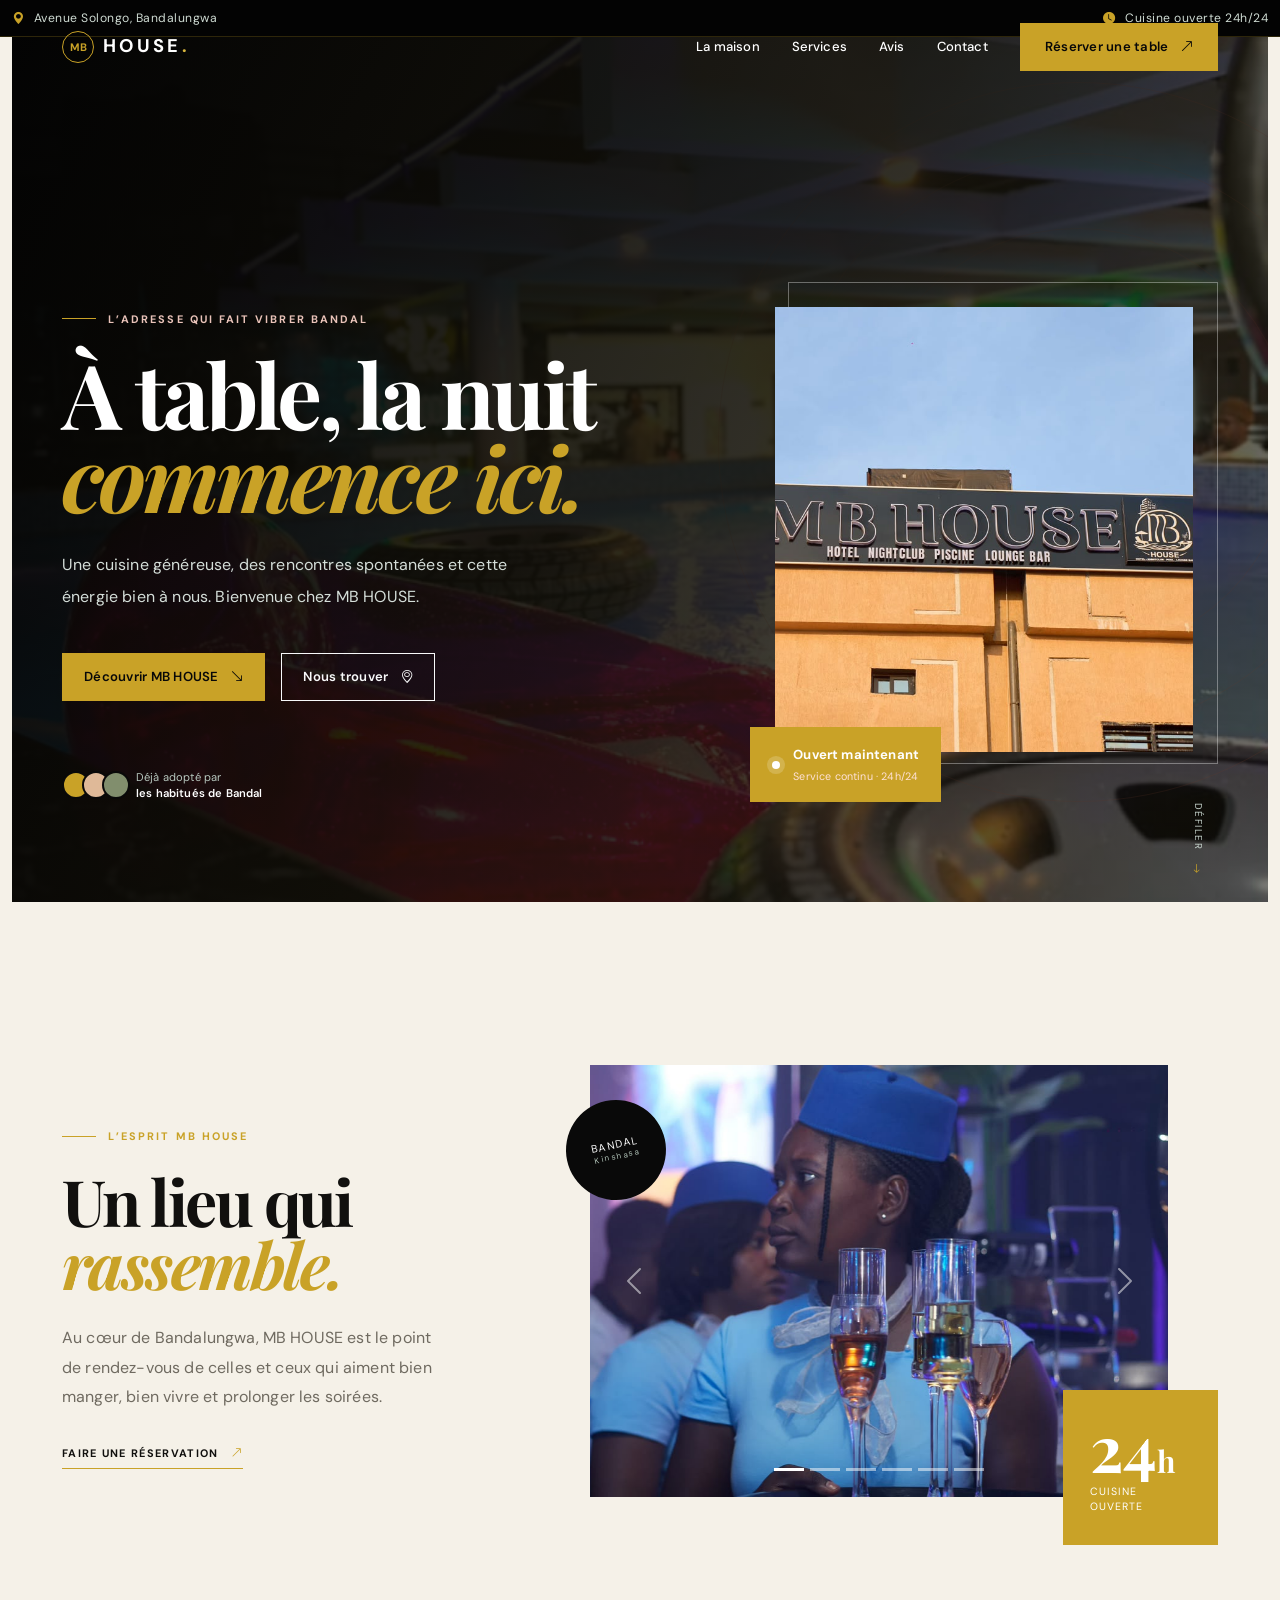
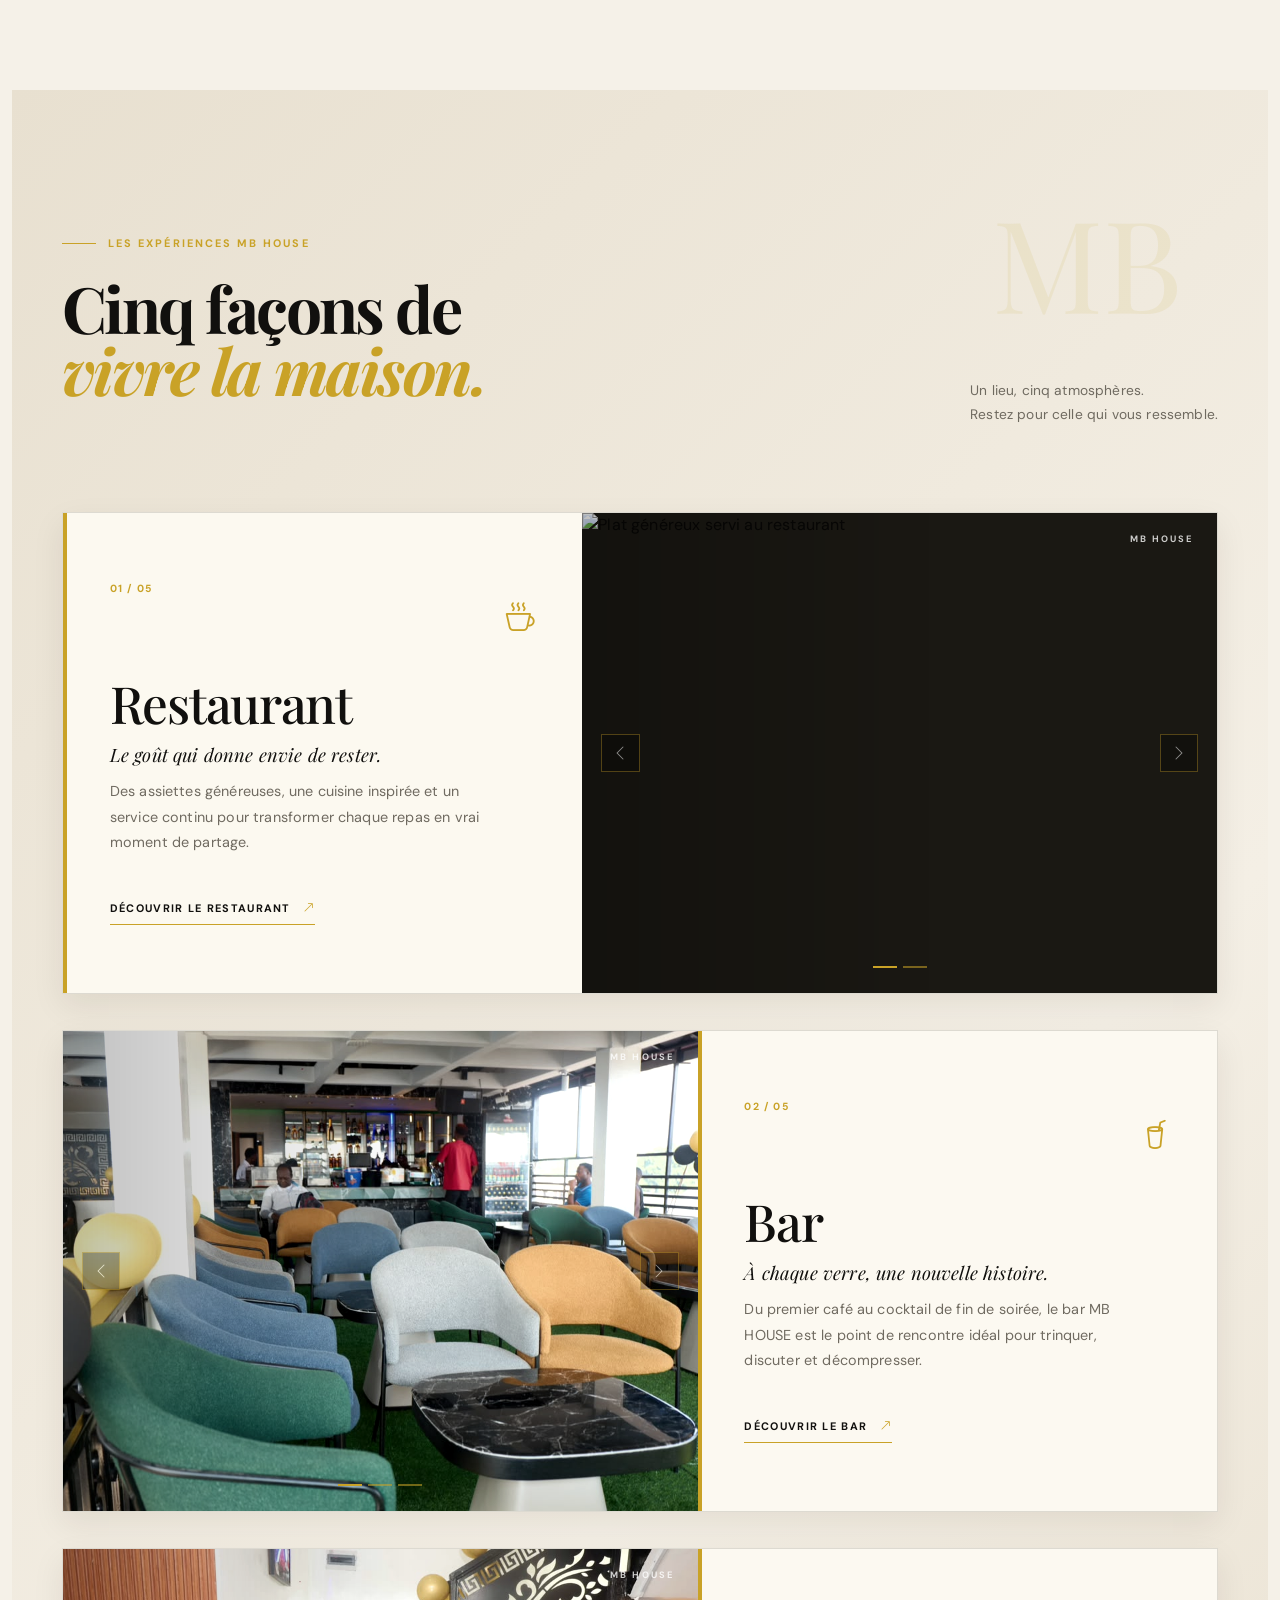
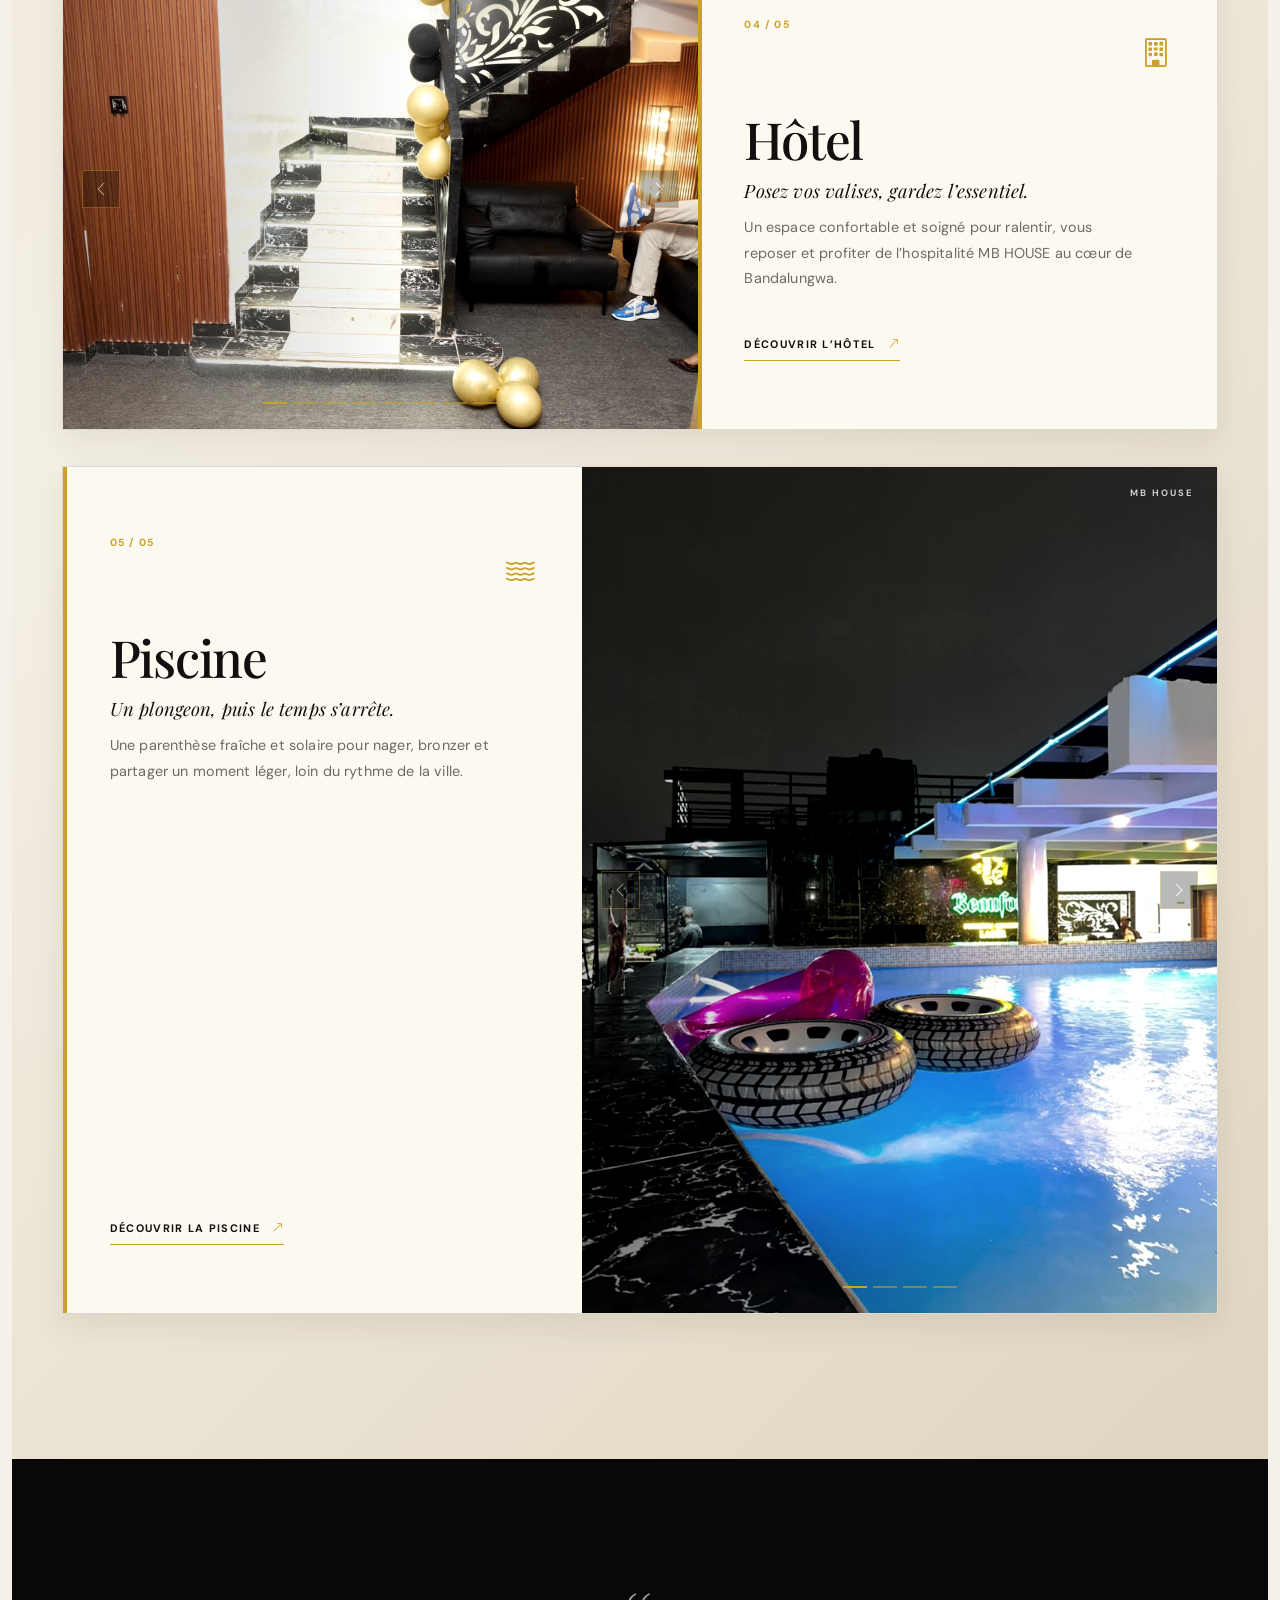
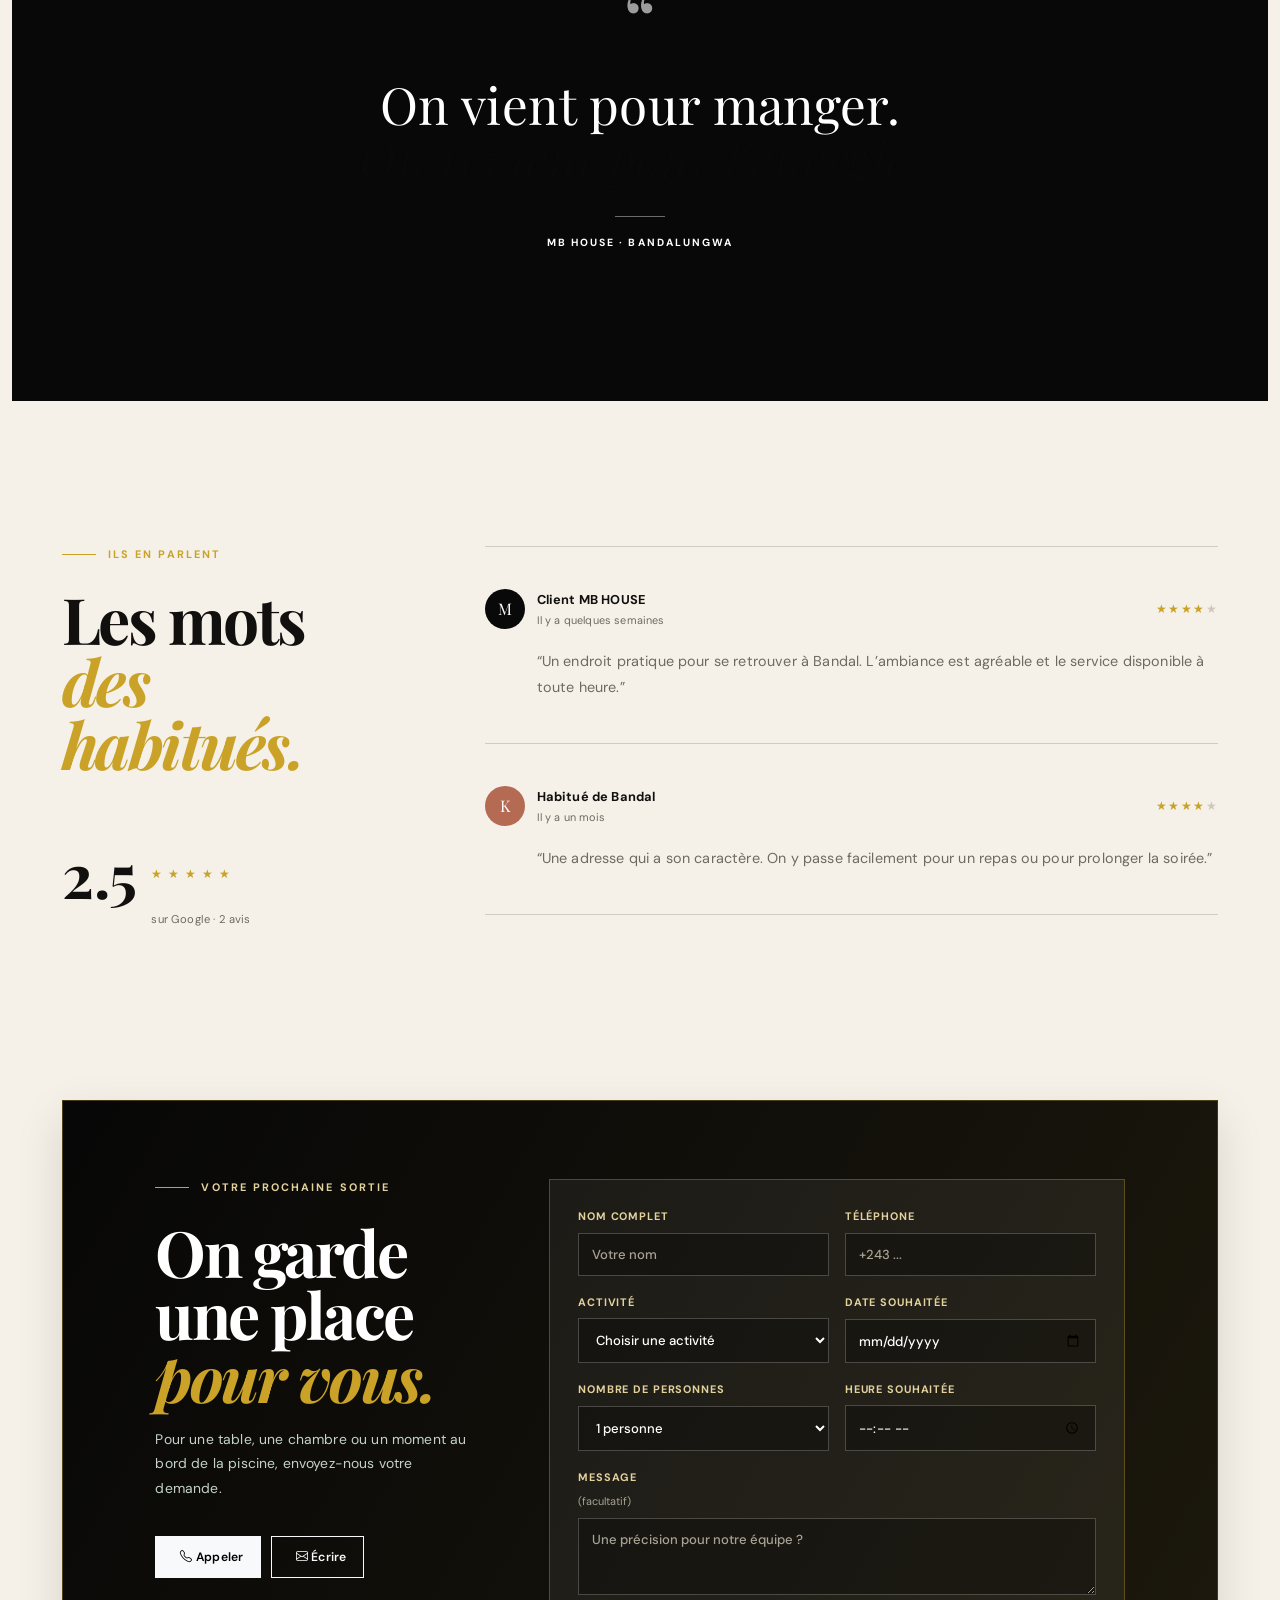
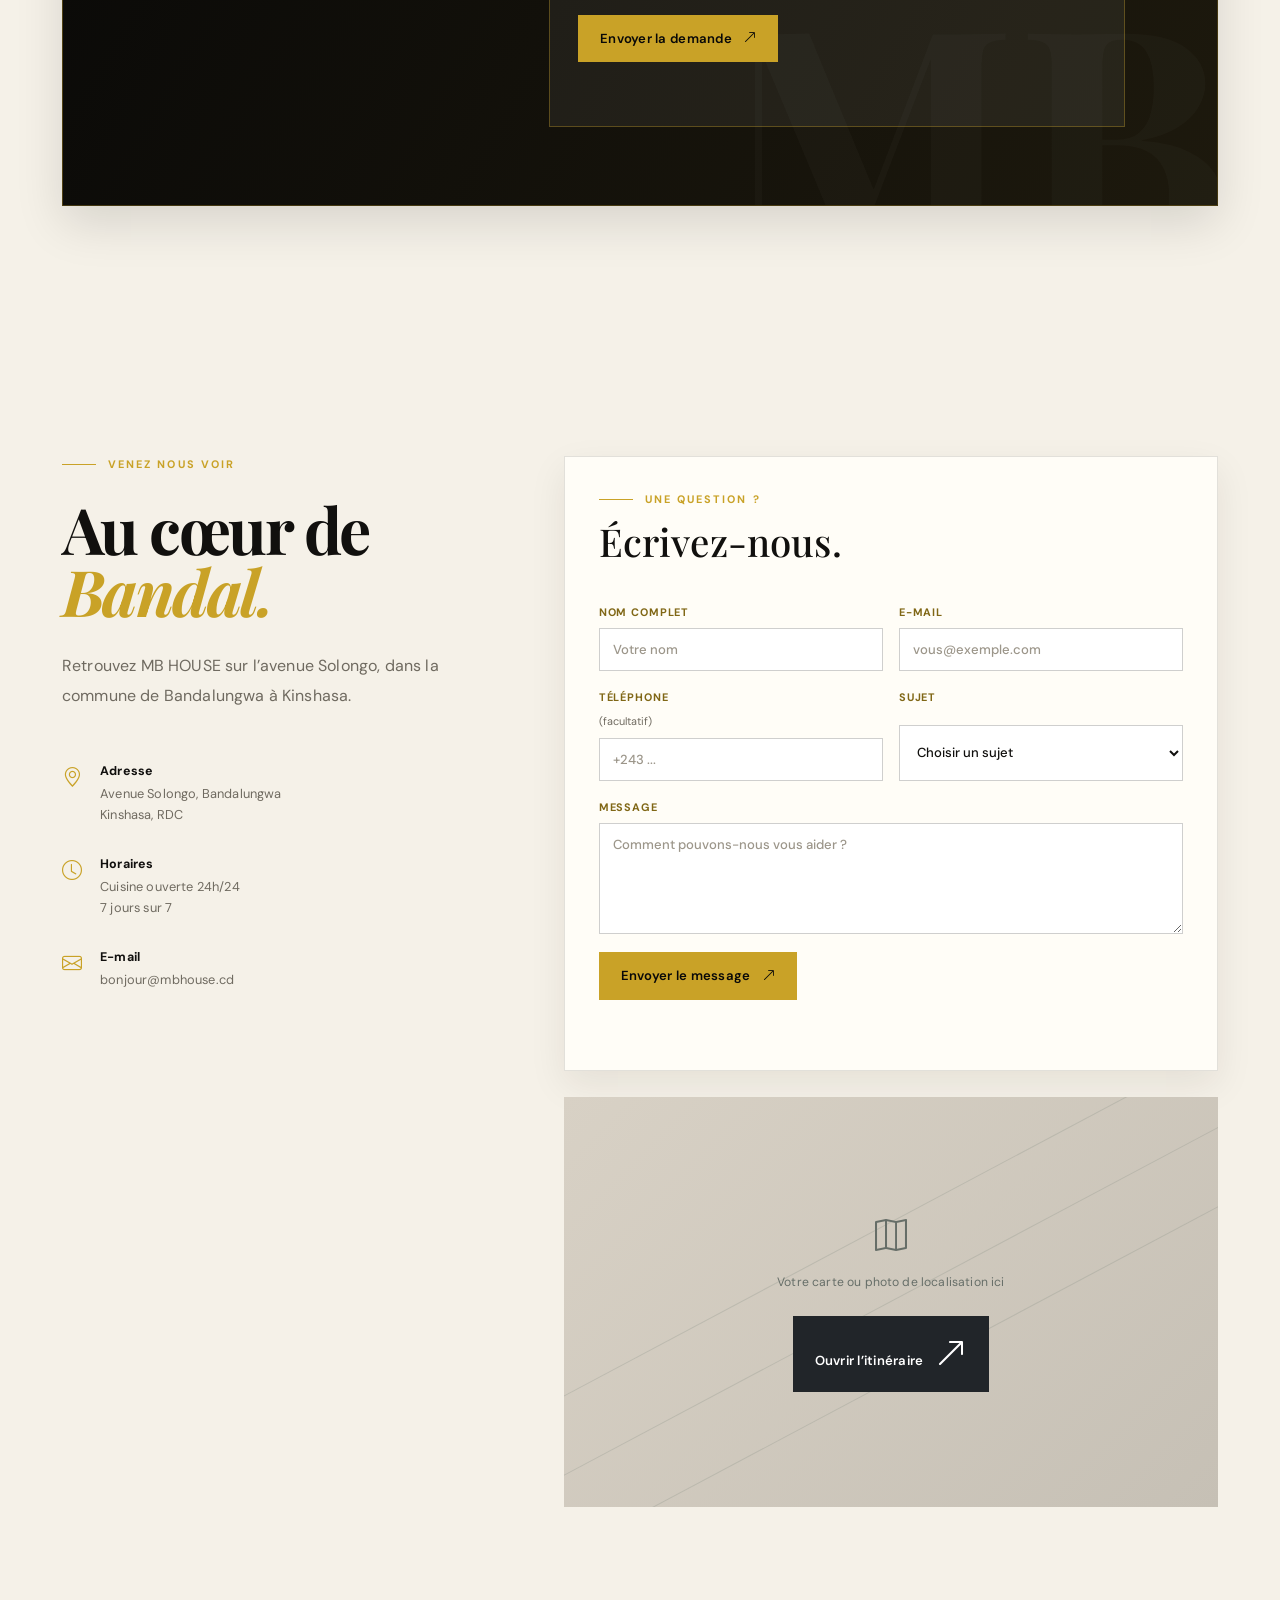
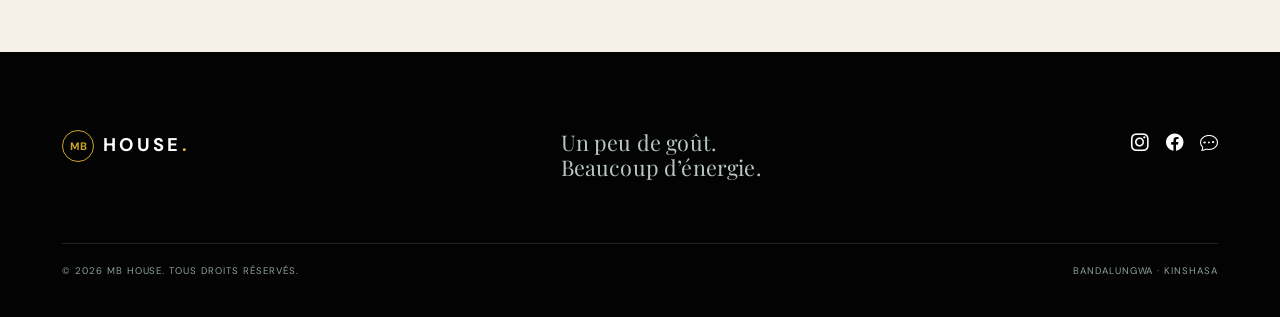
==== commit 9bfdca60: "Add files via upload" ====
--- a/index.html
+++ b/index.html
@@ -56,27 +56,382 @@
       </div></div>
     </section>
 
-    <section class="services section-space" id="services"><div class="container">
+    <section class="services section-space" id="services">
+      <div class="container">
       <div class="section-heading d-flex flex-wrap justify-content-between align-items-end reveal"><div><p class="eyebrow dark"><span></span> Les expériences MB HOUSE</p><h2>Cinq façons de<br><em>vivre la maison.</em></h2></div><p class="heading-aside">Un lieu, cinq atmosphères.<br>Restez pour celle qui vous ressemble.</p></div>
       <div class="activity-list">
-        <article class="activity-panel reveal" id="restaurant"><div class="activity-copy"><span class="service-number">01 / 05</span><i class="bi bi-cup-hot activity-icon"></i><h3>Restaurant</h3><p class="activity-hook">Le goût qui donne envie de rester.</p><p>Des assiettes généreuses, une cuisine inspirée et un service continu pour transformer chaque repas en vrai moment de partage.</p><a href="resto.html" class="service-link">Découvrir le restaurant <i class="bi bi-arrow-up-right"></i></a></div><div id="restaurantCarousel" class="carousel slide activity-carousel" data-bs-ride="carousel"><div class="carousel-indicators"><button type="button" data-bs-target="#restaurantCarousel" data-bs-slide-to="0" class="active" aria-label="Restaurant 1"></button><button type="button" data-bs-target="#restaurantCarousel" data-bs-slide-to="1" aria-label="Restaurant 2"></button></div><div class="carousel-inner"><div class="carousel-item active"><img src="https://images.unsplash.com/photo-1515003197210-e0cd71810b5f?auto=format&fit=crop&w=1200&q=85" alt="Plat généreux servi au restaurant"></div><div class="carousel-item"><img src="https://images.unsplash.com/photo-1559339352-11d035aa65de?auto=format&fit=crop&w=1200&q=85" alt="Table dressée pour un dîner"></div></div><button class="carousel-control-prev" type="button" data-bs-target="#restaurantCarousel" data-bs-slide="prev" aria-label="Image précédente"><span class="carousel-control-prev-icon"></span></button><button class="carousel-control-next" type="button" data-bs-target="#restaurantCarousel" data-bs-slide="next" aria-label="Image suivante"><span class="carousel-control-next-icon"></span></button></div></article>
-        <article class="activity-panel reverse reveal" id="bar"><div class="activity-copy"><span class="service-number">02 / 05</span><i class="bi bi-cup-straw activity-icon"></i><h3>Bar</h3><p class="activity-hook">À chaque verre, une nouvelle histoire.</p><p>Du premier café au cocktail de fin de soirée, le bar MB HOUSE est le point de rencontre idéal pour trinquer, discuter et décompresser.</p><a href="bar.html" class="service-link">Découvrir le bar <i class="bi bi-arrow-up-right"></i></a></div><div id="barCarousel" class="carousel slide activity-carousel" data-bs-ride="carousel"><div class="carousel-indicators"><button type="button" data-bs-target="#barCarousel" data-bs-slide-to="0" class="active" aria-label="Bar 1"></button><button type="button" data-bs-target="#barCarousel" data-bs-slide-to="1" aria-label="Bar 2"></button><button type="button" data-bs-target="#barCarousel" data-bs-slide-to="2" aria-label="Bar 3"></button></div><div class="carousel-inner"><div class="carousel-item active"><img src="fichiers/images/38.jpeg" alt="Ambiance du bar MB HOUSE"></div><div class="carousel-item"><img src="fichiers/images/35.jpeg" alt="Espace du bar MB HOUSE"></div><div class="carousel-item"><img src="fichiers/images/31.jpeg" alt="Moment convivial au bar MB HOUSE"></div></div><button class="carousel-control-prev" type="button" data-bs-target="#barCarousel" data-bs-slide="prev" aria-label="Image précédente"><span class="carousel-control-prev-icon"></span></button><button class="carousel-control-next" type="button" data-bs-target="#barCarousel" data-bs-slide="next" aria-label="Image suivante"><span class="carousel-control-next-icon"></span></button></div></article>
-        <article class="activity-panel reveal" id="nightclub"><div class="activity-copy"><span class="service-number">03 / 05</span><i class="bi bi-music-note-beamed activity-icon"></i><h3>Boîte de nuit</h3><p class="activity-hook">Quand la ville s’éveille, la fête commence.</p><p>Une piste vibrante, des lumières qui dansent et une énergie contagieuse pour vivre Kinshasa jusqu’au bout de la nuit.</p><a href="boitedenuit.html" class="service-link">Découvrir la boîte de nuit <i class="bi bi-arrow-up-right"></i></a></div><div id="nightclubCarousel" class="carousel slide activity-carousel" data-bs-ride="carousel"><div class="carousel-indicators"><button type="button" data-bs-target="#nightclubCarousel" data-bs-slide-to="0" class="active" aria-label="Boîte de nuit 1"></button><button type="button" data-bs-target="#nightclubCarousel" data-bs-slide-to="1" aria-label="Boîte de nuit 2"></button><button type="button" data-bs-target="#nightclubCarousel" data-bs-slide-to="2" aria-label="Boîte de nuit 3"></button><button type="button" data-bs-target="#nightclubCarousel" data-bs-slide-to="3" aria-label="Boîte de nuit 4"></button><button type="button" data-bs-target="#nightclubCarousel" data-bs-slide-to="4" aria-label="Boîte de nuit 5"></button><button type="button" data-bs-target="#nightclubCarousel" data-bs-slide-to="5" aria-label="Boîte de nuit 6"></button><button type="button" data-bs-target="#nightclubCarousel" data-bs-slide-to="6" aria-label="Boîte de nuit 7"></button><button type="button" data-bs-target="#nightclubCarousel" data-bs-slide-to="7" aria-label="Boîte de nuit 8"></button></div><div class="carousel-inner"><div class="carousel-item active"><img src="https://images.unsplash.com/photo-1571266028243-d220c9c3baf9?auto=format&fit=crop&w=1200&q=85" alt="Piste de danse illuminée"></div><div class="carousel-item"><img src="https://images.unsplash.com/photo-1566737236500-c8ac43014a8e?auto=format&fit=crop&w=1200&q=85" alt="Lumières de la boîte de nuit"></div><div class="carousel-item"><img src="fichiers/images/11.jpeg" alt="Ambiance de la boîte de nuit MB HOUSE"></div><div class="carousel-item"><img src="fichiers/images/32.jpeg" alt="Espace de la boîte de nuit MB HOUSE"></div><div class="carousel-item"><img src="fichiers/images/36.jpeg" alt="Moment festif chez MB HOUSE"></div><div class="carousel-item"><img src="fichiers/images/B4.jpeg" alt="Ambiance nocturne de MB HOUSE"></div><div class="carousel-item"><img src="fichiers/images/B5.jpeg" alt="Soirée à la boîte de nuit MB HOUSE"></div><div class="carousel-item"><img src="fichiers/images/bar.jpeg" alt="Bar de MB HOUSE en soirée"></div></div><button class="carousel-control-prev" type="button" data-bs-target="#nightclubCarousel" data-bs-slide="prev" aria-label="Image précédente"><span class="carousel-control-prev-icon"></span></button><button class="carousel-control-next" type="button" data-bs-target="#nightclubCarousel" data-bs-slide="next" aria-label="Image suivante"><span class="carousel-control-next-icon"></span></button></div></article>
-        <article class="activity-panel reverse reveal" id="hotel"><div class="activity-copy"><span class="service-number">04 / 05</span><i class="bi bi-building activity-icon"></i><h3>Hôtel</h3><p class="activity-hook">Posez vos valises, gardez l’essentiel.</p><p>Un espace confortable et soigné pour ralentir, vous reposer et profiter de l’hospitalité MB HOUSE au cœur de Bandalungwa.</p><a href="hotel.html" class="service-link">Découvrir l’hôtel <i class="bi bi-arrow-up-right"></i></a></div><div id="hotelCarousel" class="carousel slide activity-carousel" data-bs-ride="carousel"><div class="carousel-indicators"><button type="button" data-bs-target="#hotelCarousel" data-bs-slide-to="0" class="active" aria-label="Hôtel 1"></button><button type="button" data-bs-target="#hotelCarousel" data-bs-slide-to="1" aria-label="Hôtel 2"></button><button type="button" data-bs-target="#hotelCarousel" data-bs-slide-to="2" aria-label="Hôtel 3"></button><button type="button" data-bs-target="#hotelCarousel" data-bs-slide-to="3" aria-label="Hôtel 4"></button><button type="button" data-bs-target="#hotelCarousel" data-bs-slide-to="4" aria-label="Hôtel 5"></button><button type="button" data-bs-target="#hotelCarousel" data-bs-slide-to="5" aria-label="Hôtel 6"></button><button type="button" data-bs-target="#hotelCarousel" data-bs-slide-to="6" aria-label="Hôtel 7"></button><button type="button" data-bs-target="#hotelCarousel" data-bs-slide-to="7" aria-label="Hôtel 8"></button></div><div class="carousel-inner"><div class="carousel-item active"><img src="fichiers/images/14.jpeg" alt="Chambre d’hôtel MB HOUSE"></div><div class="carousel-item"><img src="fichiers/images/19.jpeg" alt="Espace de l’hôtel MB HOUSE"></div><div class="carousel-item"><img src="fichiers/images/20.jpeg" alt="Intérieur de l’hôtel MB HOUSE"></div><div class="carousel-item"><img src="fichiers/images/22.jpeg" alt="Chambre confortable de l’hôtel MB HOUSE"></div><div class="carousel-item"><img src="fichiers/images/26.jpeg" alt="Espace intérieur de l’hôtel MB HOUSE"></div><div class="carousel-item"><img src="fichiers/images/27.jpeg" alt="Aménagement de l’hôtel MB HOUSE"></div><div class="carousel-item"><img src="fichiers/images/28.jpeg" alt="Ambiance de l’hôtel MB HOUSE"></div><div class="carousel-item"><img src="fichiers/images/29.jpeg" alt="Salon de l’hôtel MB HOUSE"></div></div><button class="carousel-control-prev" type="button" data-bs-target="#hotelCarousel" data-bs-slide="prev" aria-label="Image précédente"><span class="carousel-control-prev-icon"></span></button><button class="carousel-control-next" type="button" data-bs-target="#hotelCarousel" data-bs-slide="next" aria-label="Image suivante"><span class="carousel-control-next-icon"></span></button></div></article>
-        <article class="activity-panel reveal" id="pool"><div class="activity-copy"><span class="service-number">05 / 05</span><i class="bi bi-water activity-icon"></i><h3>Piscine</h3><p class="activity-hook">Un plongeon, puis le temps s’arrête.</p><p>Une parenthèse fraîche et solaire pour nager, bronzer et partager un moment léger, loin du rythme de la ville.</p><a href="piscine.html" class="service-link">Découvrir la piscine <i class="bi bi-arrow-up-right"></i></a></div><div id="poolCarousel" class="carousel slide activity-carousel" data-bs-ride="carousel"><div class="carousel-indicators"><button type="button" data-bs-target="#poolCarousel" data-bs-slide-to="0" class="active" aria-label="Piscine 1"></button><button type="button" data-bs-target="#poolCarousel" data-bs-slide-to="1" aria-label="Piscine 2"></button><button type="button" data-bs-target="#poolCarousel" data-bs-slide-to="2" aria-label="Piscine 3"></button><button type="button" data-bs-target="#poolCarousel" data-bs-slide-to="3" aria-label="Piscine 4"></button></div><div class="carousel-inner"><div class="carousel-item active"><img src="fichiers/images/P10.jpeg" alt="Piscine MB HOUSE"></div><div class="carousel-item"><img src="fichiers/images/P3.jpeg" alt="Espace piscine MB HOUSE"></div><div class="carousel-item"><img src="fichiers/images/P2.jpeg" alt="Bassin de la piscine MB HOUSE"></div><div class="carousel-item"><img src="fichiers/images/P1.jpeg" alt="Ambiance autour de la piscine MB HOUSE"></div></div><button class="carousel-control-prev" type="button" data-bs-target="#poolCarousel" data-bs-slide="prev" aria-label="Image précédente"><span class="carousel-control-prev-icon"></span></button><button class="carousel-control-next" type="button" data-bs-target="#poolCarousel" data-bs-slide="next" aria-label="Image suivante"><span class="carousel-control-next-icon"></span></button></div></article>
-      </div>
-    </div></section>
-
-    <section class="quote-section section-space"><div class="container"><div class="quote-wrap reveal"><span class="quote-mark">“</span><blockquote>On vient pour manger.<br><em>On revient pour l’énergie.</em></blockquote><div class="quote-line"></div><p>MB HOUSE · BANDALUNGWA</p></div></div></section>
-
-    <section class="reviews section-space" id="avis"><div class="container"><div class="row g-5 align-items-start"><div class="col-lg-4 reveal"><p class="eyebrow dark"><span></span> Ils en parlent</p><h2>Les mots<br><em>des habitués.</em></h2><div class="rating"><strong>2.5</strong><span class="stars">★ ★ ★ ★ ★</span><small>sur Google · 2 avis</small></div></div><div class="col-lg-8"><div class="review-list"><article class="review reveal"><div class="review-head"><div class="review-avatar">M</div><div><strong>Client MB HOUSE</strong><small>Il y a quelques semaines</small></div><span class="stars ms-auto">★★★★<i>★</i></span></div><p>“Un endroit pratique pour se retrouver à Bandal. L’ambiance est agréable et le service disponible à toute heure.”</p></article><article class="review reveal delay-1"><div class="review-head"><div class="review-avatar alt">K</div><div><strong>Habitué de Bandal</strong><small>Il y a un mois</small></div><span class="stars ms-auto">★★★★<i>★</i></span></div><p>“Une adresse qui a son caractère. On y passe facilement pour un repas ou pour prolonger la soirée.”</p></article></div></div></div></div></section>
-
-    <section class="reservation section-space" id="reservation"><div class="container"><div class="reservation-box reveal"><div class="reservation-intro"><p class="eyebrow"><span></span> Votre prochaine sortie</p><h2>On garde<br>une place <em>pour vous.</em></h2><p>Pour une table, une chambre ou un moment au bord de la piscine, envoyez-nous votre demande.</p><div class="reservation-actions"><a class="btn btn-light" href="tel:+243000000000"><i class="bi bi-telephone"></i> Appeler</a><a class="btn btn-outline-light" href="mailto:bonjour@mbhouse.cd"><i class="bi bi-envelope"></i> Écrire</a></div></div><form class="reservation-form" id="reservationForm"><div class="form-row"><label>Nom complet<input type="text" name="name" placeholder="Votre nom" required></label><label>Téléphone<input type="tel" name="phone" placeholder="+243 ..." required></label></div><div class="form-row"><label>Activité<select name="activity" required><option value="" selected disabled>Choisir une activité</option><option>Restaurant</option><option>Bar</option><option>Boîte de nuit</option><option>Hôtel</option><option>Piscine</option></select></label><label>Date souhaitée<input type="date" name="date" required></label></div><div class="form-row"><label>Nombre de personnes<select name="guests"><option>1 personne</option><option>2 personnes</option><option>3 à 5 personnes</option><option>Plus de 5 personnes</option></select></label><label>Heure souhaitée<input type="time" name="time"></label></div><label>Message <span class="optional">(facultatif)</span><textarea name="message" rows="3" placeholder="Une précision pour notre équipe ?"></textarea></label><button class="btn btn-coral btn-lg" type="submit">Envoyer la demande <i class="bi bi-arrow-up-right"></i></button><p class="form-feedback" id="formFeedback" role="status"></p></form></div></div></section>
-
-    <section class="contact section-space" id="contact"><div class="container"><div class="row g-5"><div class="col-lg-5 reveal"><p class="eyebrow dark"><span></span> Venez nous voir</p><h2>Au cœur de<br><em>Bandal.</em></h2><p class="muted-copy">Retrouvez MB HOUSE sur l’avenue Solongo, dans la commune de Bandalungwa à Kinshasa.</p><div class="contact-details"><div><i class="bi bi-geo-alt"></i><span><strong>Adresse</strong>Avenue Solongo, Bandalungwa<br>Kinshasa, RDC</span></div><div><i class="bi bi-clock"></i><span><strong>Horaires</strong>Cuisine ouverte 24h/24<br>7 jours sur 7</span></div><div><i class="bi bi-envelope"></i><span><strong>E-mail</strong>bonjour@mbhouse.cd</span></div></div></div><div class="col-lg-7 reveal delay-1"><form class="contact-form" id="contactForm"><div class="contact-form-heading"><p class="eyebrow dark"><span></span> Une question ?</p><h3>Écrivez-nous.</h3></div><div class="contact-form-row"><label>Nom complet<input type="text" name="contactName" placeholder="Votre nom" required></label><label>E-mail<input type="email" name="contactEmail" placeholder="vous@exemple.com" required></label></div><div class="contact-form-row"><label>Téléphone <span class="optional">(facultatif)</span><input type="tel" name="contactPhone" placeholder="+243 ..."></label><label>Sujet<select name="contactSubject" required><option value="" selected disabled>Choisir un sujet</option><option>Question générale</option><option>Réservation</option><option>Événement privé</option><option>Hôtel et piscine</option></select></label></div><label>Message<textarea name="contactMessage" rows="5" placeholder="Comment pouvons-nous vous aider ?" required></textarea></label><button class="btn btn-coral btn-lg" type="submit">Envoyer le message <i class="bi bi-arrow-up-right"></i></button><p class="contact-feedback" id="contactFeedback" role="status"></p></form><div class="map-placeholder"><i class="bi bi-map"></i><span>Votre carte ou photo de localisation ici</span><a href="https://www.google.com/maps/search/Avenue+Solongo+Bandalungwa+Kinshasa" target="_blank" rel="noreferrer" class="btn btn-dark">Ouvrir l’itinéraire <i class="bi bi-arrow-up-right"></i></a></div></div></div></div></section>
+        <article class="activity-panel reveal" id="restaurant">
+          <div class="activity-copy">
+            <span class="service-number">01 / 05</span>
+            <i class="bi bi-cup-hot activity-icon"></i>
+            <h3>Restaurant</h3>
+            <p class="activity-hook">Le goût qui donne envie de rester.</p>
+            <p>
+              Des assiettes généreuses, une cuisine inspirée et un service continu
+              pour transformer chaque repas en vrai moment de partage.
+            </p>
+            <a href="resto.html" class="service-link">
+              Découvrir le restaurant <i class="bi bi-arrow-up-right"></i>
+            </a>
+          </div>
+          <div id="restaurantCarousel" class="carousel slide activity-carousel" data-bs-ride="carousel">
+            <div class="carousel-indicators">
+              <button type="button" data-bs-target="#restaurantCarousel" data-bs-slide-to="0" class="active" aria-label="Restaurant 1"></button>
+              <button type="button" data-bs-target="#restaurantCarousel" data-bs-slide-to="1" aria-label="Restaurant 2"></button>
+            </div>
+            <div class="carousel-inner">
+              <div class="carousel-item active">
+                <img src="https://images.unsplash.com/photo-1515003197210-e0cd71810b5f?auto=format&fit=crop&w=1200&q=85" alt="Plat généreux servi au restaurant">
+              </div>
+              <div class="carousel-item">
+                <img src="https://images.unsplash.com/photo-1559339352-11d035aa65de?auto=format&fit=crop&w=1200&q=85" alt="Table dressée pour un dîner">
+              </div>
+            </div>
+            <button class="carousel-control-prev" type="button" data-bs-target="#restaurantCarousel" data-bs-slide="prev" aria-label="Image précédente">
+              <span class="carousel-control-prev-icon"></span>
+            </button>
+            <button class="carousel-control-next" type="button" data-bs-target="#restaurantCarousel" data-bs-slide="next" aria-label="Image suivante">
+              <span class="carousel-control-next-icon"></span>
+            </button>
+          </div>
+        </article>
+
+        <article class="activity-panel reverse reveal" id="bar">
+          <div class="activity-copy">
+            <span class="service-number">02 / 05</span>
+            <i class="bi bi-cup-straw activity-icon"></i>
+            <h3>Bar</h3>
+            <p class="activity-hook">À chaque verre, une nouvelle histoire.</p>
+            <p>
+              Du premier café au cocktail de fin de soirée, le bar MB HOUSE est le point de rencontre idéal pour trinquer, discuter et décompresser.
+            </p>
+            <a href="bar.html" class="service-link">
+              Découvrir le bar <i class="bi bi-arrow-up-right"></i>
+            </a>
+          </div>
+          <div id="barCarousel" class="carousel slide activity-carousel" data-bs-ride="carousel">
+            <div class="carousel-indicators">
+              <button type="button" data-bs-target="#barCarousel" data-bs-slide-to="0" class="active" aria-label="Bar 1">
+
+              </button>
+              <button type="button" data-bs-target="#barCarousel" data-bs-slide-to="1" aria-label="Bar 2">
+
+              </button>
+              <button type="button" data-bs-target="#barCarousel" data-bs-slide-to="2" aria-label="Bar 3">
+
+              </button>
+            </div>
+            <div class="carousel-inner">
+              <div class="carousel-item active">
+                <img src="fichiers/images/38.jpeg" alt="Ambiance du bar MB HOUSE">
+              </div>
+              <div class="carousel-item">
+                <img src="fichiers/images/35.jpeg" alt="Espace du bar MB HOUSE">
+              </div>
+              <div class="carousel-item">
+                <img src="fichiers/images/31.jpeg" alt="Moment convivial au bar MB HOUSE">
+              </div>
+            </div>
+            <button class="carousel-control-prev" type="button" data-bs-target="#barCarousel" data-bs-slide="prev" aria-label="Image précédente">
+              <span class="carousel-control-prev-icon"></span>
+            </button>
+            <button class="carousel-control-next" type="button" data-bs-target="#barCarousel" data-bs-slide="next" aria-label="Image suivante">
+              <span class="carousel-control-next-icon"></span>
+            </button>
+          </div>
+        </article>
+
+        <article class="activity-panel reverse reveal" id="hotel">
+          <div class="activity-copy">
+            <span class="service-number">04 / 05</span>
+            <i class="bi bi-building activity-icon"></i>
+            <h3>Hôtel</h3>
+            <p class="activity-hook">Posez vos valises, gardez l’essentiel.</p>
+            <p>
+              Un espace confortable et soigné pour ralentir, vous reposer et profiter de l’hospitalité MB HOUSE au cœur de Bandalungwa.
+            </p>
+            <a href="hotel.html" class="service-link">
+              Découvrir l’hôtel <i class="bi bi-arrow-up-right"></i>
+            </a>
+          </div>
+          <div id="hotelCarousel" class="carousel slide activity-carousel" data-bs-ride="carousel">
+            <div class="carousel-indicators">
+              <button type="button" data-bs-target="#hotelCarousel" data-bs-slide-to="0" class="active" aria-label="Hôtel 1">                
+              </button><button type="button" data-bs-target="#hotelCarousel" data-bs-slide-to="1" aria-label="Hôtel 2"></button>
+              <button type="button" data-bs-target="#hotelCarousel" data-bs-slide-to="2" aria-label="Hôtel 3"></button>
+              <button type="button" data-bs-target="#hotelCarousel" data-bs-slide-to="3" aria-label="Hôtel 4"></button>
+              <button type="button" data-bs-target="#hotelCarousel" data-bs-slide-to="4" aria-label="Hôtel 5"></button>
+              <button type="button" data-bs-target="#hotelCarousel" data-bs-slide-to="5" aria-label="Hôtel 6"></button>
+              <button type="button" data-bs-target="#hotelCarousel" data-bs-slide-to="6" aria-label="Hôtel 7"></button>
+              <button type="button" data-bs-target="#hotelCarousel" data-bs-slide-to="7" aria-label="Hôtel 8"></button>
+            </div><div class="carousel-inner">
+              <div class="carousel-item active">
+                <img src="fichiers/images/14.jpeg" alt="Chambre d’hôtel MB HOUSE">
+              </div>
+              <div class="carousel-item">
+                <img src="fichiers/images/19.jpeg" alt="Espace de l’hôtel MB HOUSE">
+              </div>
+              <div class="carousel-item">
+                <img src="fichiers/images/20.jpeg" alt="Intérieur de l’hôtel MB HOUSE">
+              </div>
+              <div class="carousel-item">
+                <img src="fichiers/images/22.jpeg" alt="Chambre confortable de l’hôtel MB HOUSE">
+              </div>
+              <div class="carousel-item">
+                <img src="fichiers/images/26.jpeg" alt="Espace intérieur de l’hôtel MB HOUSE">
+              </div>
+              <div class="carousel-item">
+                <img src="fichiers/images/27.jpeg" alt="Aménagement de l’hôtel MB HOUSE">
+              </div>
+              <div class="carousel-item">
+                <img src="fichiers/images/28.jpeg" alt="Ambiance de l’hôtel MB HOUSE">
+              </div>
+              <div class="carousel-item">
+                <img src="fichiers/images/29.jpeg" alt="Salon de l’hôtel MB HOUSE">
+              </div>
+            </div>
+            <button class="carousel-control-prev" type="button" data-bs-target="#hotelCarousel" data-bs-slide="prev" aria-label="Image précédente">
+              <span class="carousel-control-prev-icon"></span>
+            </button>
+            <button class="carousel-control-next" type="button" data-bs-target="#hotelCarousel" data-bs-slide="next" aria-label="Image suivante">
+              <span class="carousel-control-next-icon"></span>
+            </button>
+          </div>
+        </article>
+
+        <article class="activity-panel reveal" id="pool">
+          <div class="activity-copy">
+            <span class="service-number">05 / 05</span>
+            <i class="bi bi-water activity-icon"></i>
+            <h3>Piscine</h3>
+            <p class="activity-hook">
+              Un plongeon, puis le temps s’arrête.
+            </p>
+            <p>
+              Une parenthèse fraîche et solaire pour nager, bronzer et partager un moment léger, loin du rythme de la ville.
+            </p>
+            <a href="piscine.html" class="service-link">Découvrir la piscine <i class="bi bi-arrow-up-right"></i></a>
+          </div>
+          <div id="poolCarousel" class="carousel slide activity-carousel" data-bs-ride="carousel">
+            <div class="carousel-indicators">
+              <button type="button" data-bs-target="#poolCarousel" data-bs-slide-to="0" class="active" aria-label="Piscine 1"></button>
+              <button type="button" data-bs-target="#poolCarousel" data-bs-slide-to="1" aria-label="Piscine 2"></button>
+              <button type="button" data-bs-target="#poolCarousel" data-bs-slide-to="2" aria-label="Piscine 3"></button>
+              <button type="button" data-bs-target="#poolCarousel" data-bs-slide-to="3" aria-label="Piscine 4"></button>
+            </div><div class="carousel-inner">
+              <div class="carousel-item active">
+                <img src="fichiers/images/P10.jpeg" alt="Piscine MB HOUSE">
+              </div><div class="carousel-item">
+                <img src="fichiers/images/P3.jpeg" alt="Espace piscine MB HOUSE">
+              </div>
+              <div class="carousel-item">
+                <img src="fichiers/images/P2.jpeg" alt="Bassin de la piscine MB HOUSE">
+              </div>
+              <div class="carousel-item">
+                <img src="fichiers/images/P1.jpeg" alt="Ambiance autour de la piscine MB HOUSE">
+              </div>
+            </div>
+            <button class="carousel-control-prev" type="button" data-bs-target="#poolCarousel" data-bs-slide="prev" aria-label="Image précédente">
+              <span class="carousel-control-prev-icon"></span>
+            </button>
+            <button class="carousel-control-next" type="button" data-bs-target="#poolCarousel" data-bs-slide="next" aria-label="Image suivante">
+              <span class="carousel-control-next-icon"></span>
+            </button>
+          </div>
+        </article>
+
+      </div>
+    </section>
+
+    <section class="quote-section section-space">
+      <div class="container">
+        <div class="quote-wrap reveal">
+          <span class="quote-mark">“</span>
+          <blockquote>
+            On vient pour manger.<br><em>On revient pour l’énergie.</em>
+          </blockquote>
+          <div class="quote-line"></div>
+          <p>MB HOUSE · BANDALUNGWA</p>
+        </div>
+      </div>
+    </section>
+
+    <section class="reviews section-space" id="avis">
+      <div class="container">
+        <div class="row g-5 align-items-start">
+          <div class="col-lg-4 reveal">
+            <p class="eyebrow dark">
+              <span></span> Ils en parlent
+            </p>
+            <h2>Les mots<br><em>des habitués.</em></h2>
+            <div class="rating">
+              <strong>2.5</strong><span class="stars">★ ★ ★ ★ ★</span><small>sur Google · 2 avis</small>
+            </div>
+          </div>
+          <div class="col-lg-8">
+            <div class="review-list">
+              <article class="review reveal">
+                <div class="review-head">
+                  <div class="review-avatar">M</div>
+                  <div><strong>Client MB HOUSE</strong><small>Il y a quelques semaines</small>
+                  </div><span class="stars ms-auto">★★★★<i>★</i></span>
+                </div>
+                <p>
+                  “Un endroit pratique pour se retrouver à Bandal. L’ambiance est agréable et le service disponible à toute heure.”
+                </p>
+              </article>
+              <article class="review reveal delay-1">
+                <div class="review-head">
+                  <div class="review-avatar alt">K</div>
+                  <div><strong>Habitué de Bandal</strong><small>Il y a un mois</small>
+                  </div><span class="stars ms-auto">★★★★<i>★</i></span>
+                </div>
+                <p>
+                  “Une adresse qui a son caractère. On y passe facilement pour un repas ou pour prolonger la soirée.”
+                </p>
+              </article>
+            </div>
+          </div>
+        </div>
+      </div>
+    </section>
+
+    <section class="reservation section-space" id="reservation">
+      <div class="container">
+        <div class="reservation-box reveal">
+          <div class="reservation-intro">
+            <p class="eyebrow">
+              <span></span> Votre prochaine sortie
+            </p>
+            <h2>
+              On garde<br>une place <em>pour vous.</em>
+            </h2>
+            <p>
+              Pour une table, une chambre ou un moment au bord de la piscine, envoyez-nous votre demande.
+            </p>
+            <div class="reservation-actions">
+              <a class="btn btn-light" href="tel:+243000000000"><i class="bi bi-telephone"></i> Appeler</a>
+              <a class="btn btn-outline-light" href="mailto:bonjour@mbhouse.cd"><i class="bi bi-envelope"></i> Écrire</a>
+            </div>
+          </div>
+          <form class="reservation-form" id="reservationForm">
+            <div class="form-row">
+              <label>Nom complet<input type="text" name="name" placeholder="Votre nom" required></label>
+              <label>Téléphone<input type="tel" name="phone" placeholder="+243 ..." required></label>
+            </div>
+            <div class="form-row">
+              <label>Activité<select name="activity" required>
+                <option value="" selected disabled>Choisir une activité</option>
+                <option>Restaurant</option>
+                <option>Bar</option>
+                <option>Boîte de nuit</option>
+                <option>Hôtel</option>
+                <option>Piscine</option>
+              </select></label>
+              <label>Date souhaitée<input type="date" name="date" required></label>
+            </div>
+            <div class="form-row">
+              <label>Nombre de personnes<select name="guests">
+                <option>1 personne</option>
+                <option>2 personnes</option>
+                <option>3 à 5 personnes</option>
+                <option>Plus de 5 personnes</option>
+              </select></label>
+              <label>Heure souhaitée<input type="time" name="time"></label>
+            </div>
+            <label>Message <span class="optional">(facultatif)</span>
+              <textarea name="message" rows="3" placeholder="Une précision pour notre équipe ?"></textarea>
+            </label>
+            <button class="btn btn-coral btn-lg" type="submit">Envoyer la demande <i class="bi bi-arrow-up-right"></i></button>
+            <p class="form-feedback" id="formFeedback" role="status"></p>
+          </form>
+        </div>
+      </div>
+    </section>
+
+    <section class="contact section-space" id="contact">
+      <div class="container">
+        <div class="row g-5">
+          <div class="col-lg-5 reveal">
+            <p class="eyebrow dark">
+              <span></span> Venez nous voir
+            </p>
+            <h2>Au cœur de<br><em>Bandal.</em></h2>
+            <p class="muted-copy">
+              Retrouvez MB HOUSE sur l’avenue Solongo, dans la commune de Bandalungwa à Kinshasa.
+            </p>
+            <div class="contact-details">
+              <div>
+                <i class="bi bi-geo-alt"></i><span><strong>Adresse</strong>Avenue Solongo, Bandalungwa<br>Kinshasa, RDC</span>
+              </div>
+              <div>
+                <i class="bi bi-clock"></i><span><strong>Horaires</strong>Cuisine ouverte 24h/24<br>7 jours sur 7</span>
+              </div>
+              <div>
+                <i class="bi bi-envelope"></i><span><strong>E-mail</strong>bonjour@mbhouse.cd</span>
+              </div>
+            </div>
+          </div>
+          <div class="col-lg-7 reveal delay-1">
+            <form class="contact-form" id="contactForm">
+              <div class="contact-form-heading">
+                <p class="eyebrow dark"><span></span> Une question ?</p>
+                <h3>Écrivez-nous.</h3>
+              </div>
+              <div class="contact-form-row">
+                <label>Nom complet<input type="text" name="contactName" placeholder="Votre nom" required></label>
+                <label>E-mail<input type="email" name="contactEmail" placeholder="vous@exemple.com" required></label>
+              </div>
+              <div class="contact-form-row">
+                <label>Téléphone <span class="optional">(facultatif)</span>
+                  <input type="tel" name="contactPhone" placeholder="+243 ...">
+                </label>
+                <label>Sujet
+                  <select name="contactSubject" required>
+                    <option value="" selected disabled>Choisir un sujet</option>
+                    <option>Question générale</option>
+                    <option>Réservation</option>
+                    <option>Événement privé</option>
+                    <option>Hôtel et piscine</option>
+                  </select>
+                </label>
+              </div>
+              <label>Message
+                <textarea name="contactMessage" rows="5" placeholder="Comment pouvons-nous vous aider ?" required></textarea>
+              </label>
+              <button class="btn btn-coral btn-lg" type="submit">Envoyer le message <i class="bi bi-arrow-up-right"></i></button>
+              <p class="contact-feedback" id="contactFeedback" role="status"></p>
+            </form>
+            <div class="map-placeholder">
+              <i class="bi bi-map"></i>
+              <span>Votre carte ou photo de localisation ici</span>
+              <a href="https://www.google.com/maps/search/Avenue+Solongo+Bandalungwa+Kinshasa" target="_blank" rel="noreferrer" class="btn btn-dark">Ouvrir l’itinéraire <i class="bi bi-arrow-up-right"></i></a>
+            </div>
+          </div>
+        </div>
+      </div>
+    </section>
   </main>
 
-  <footer><div class="container"><div class="footer-main"><a class="navbar-brand" href="#accueil"><span class="brand-mark">MB</span><span>HOUSE<span class="brand-dot">.</span></span></a><p>Un peu de goût.<br>Beaucoup d’énergie.</p><div class="socials"><a href="#" aria-label="Instagram"><i class="bi bi-instagram"></i></a><a href="#" aria-label="Facebook"><i class="bi bi-facebook"></i></a><a href="#contact" aria-label="Contact"><i class="bi bi-chat-dots"></i></a></div></div><div class="footer-bottom"><span>© 2026 MB HOUSE. Tous droits réservés.</span><span>Bandalungwa · Kinshasa</span></div></div></footer>
+  <footer>
+    <div class="container">
+      <div class="footer-main">
+        <a class="navbar-brand" href="#accueil"><span class="brand-mark">MB</span><span>HOUSE<span class="brand-dot">.</span></span></a>
+        <p>
+          Un peu de goût.<br>Beaucoup d’énergie.
+        </p>
+        <div class="socials">
+          <a href="#" aria-label="Instagram"><i class="bi bi-instagram"></i></a>
+          <a href="#" aria-label="Facebook"><i class="bi bi-facebook"></i></a>
+          <a href="#contact" aria-label="Contact"><i class="bi bi-chat-dots"></i></a>
+        </div>
+      </div>
+      <div class="footer-bottom">
+        <span>© 2026 MB HOUSE. Tous droits réservés.</span>
+        <span>Bandalungwa · Kinshasa</span>
+      </div>
+    </div>
+  </footer>
   <button class="back-top" id="backTop" aria-label="Retour en haut"><i class="bi bi-arrow-up"></i></button>
   <script src="https://cdn.jsdelivr.net/npm/bootstrap@5.3.3/dist/js/bootstrap.bundle.min.js"></script>
   <script src="script.js"></script>
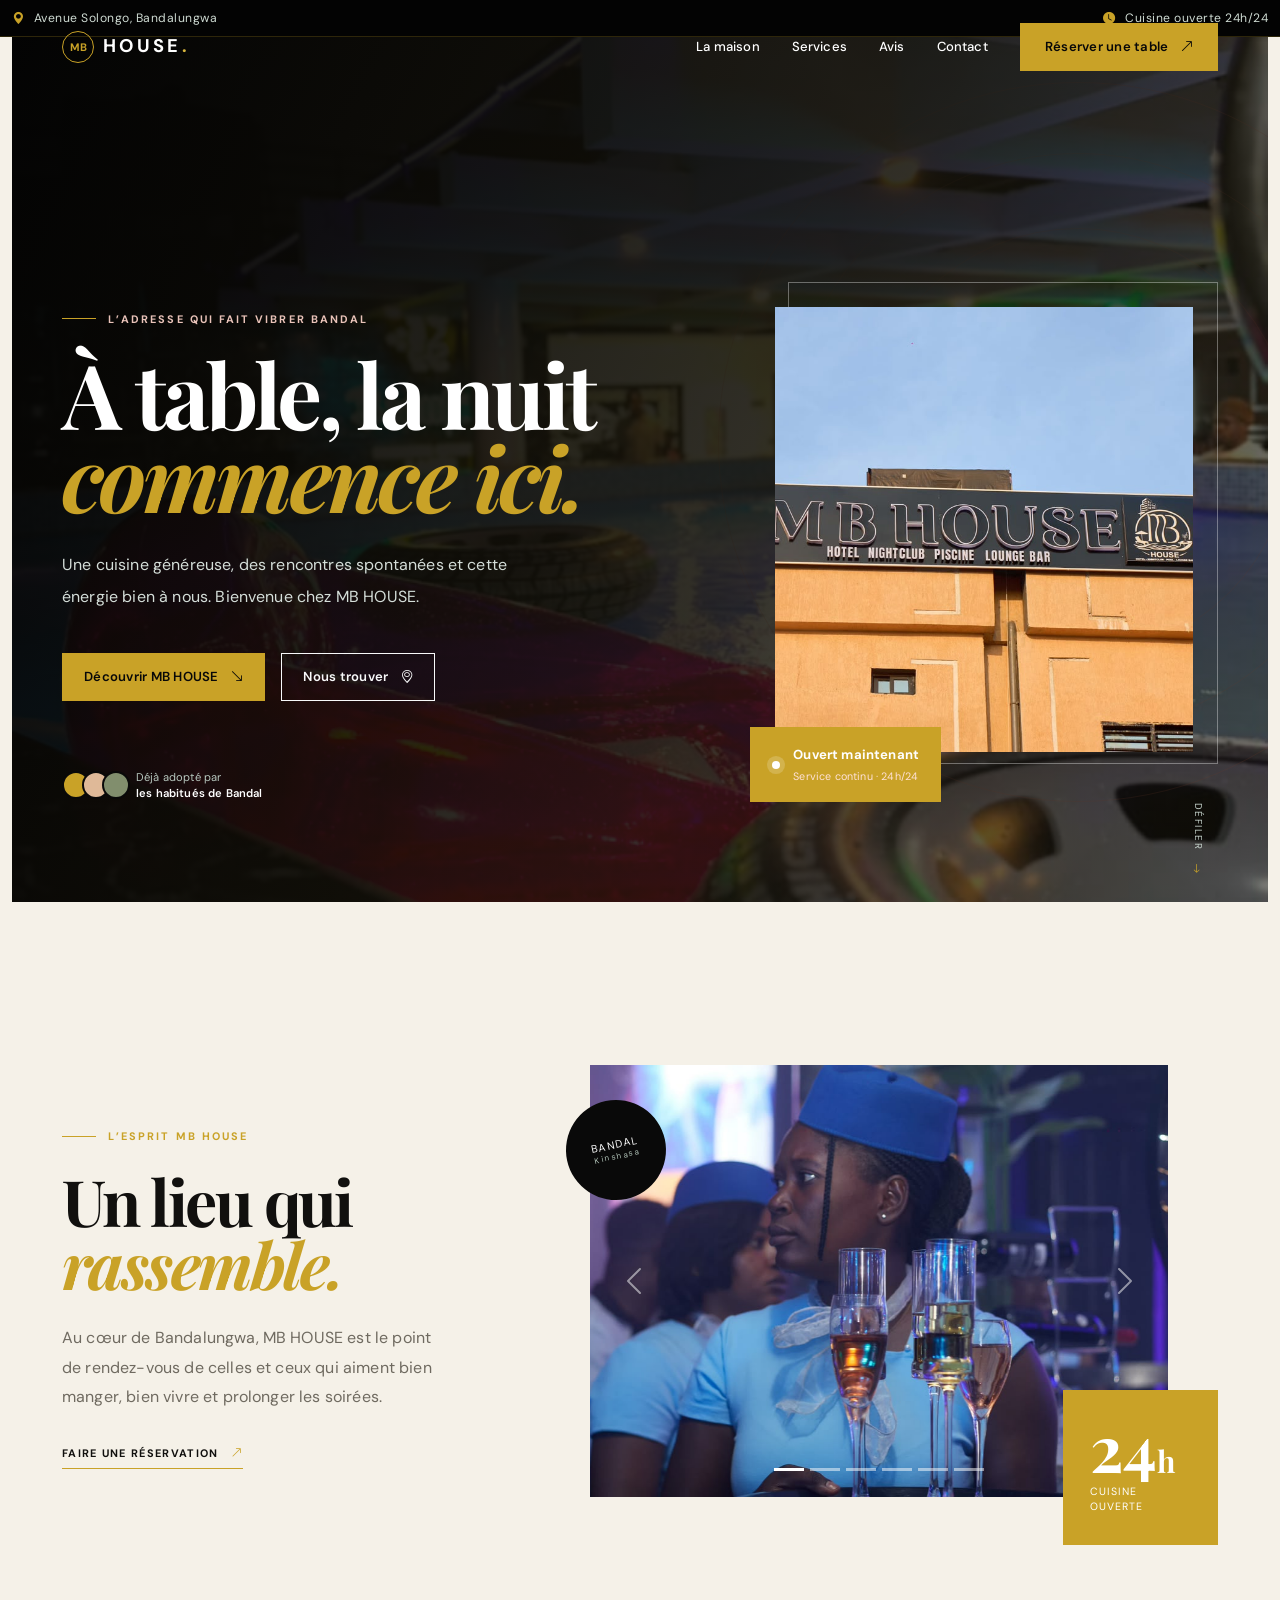
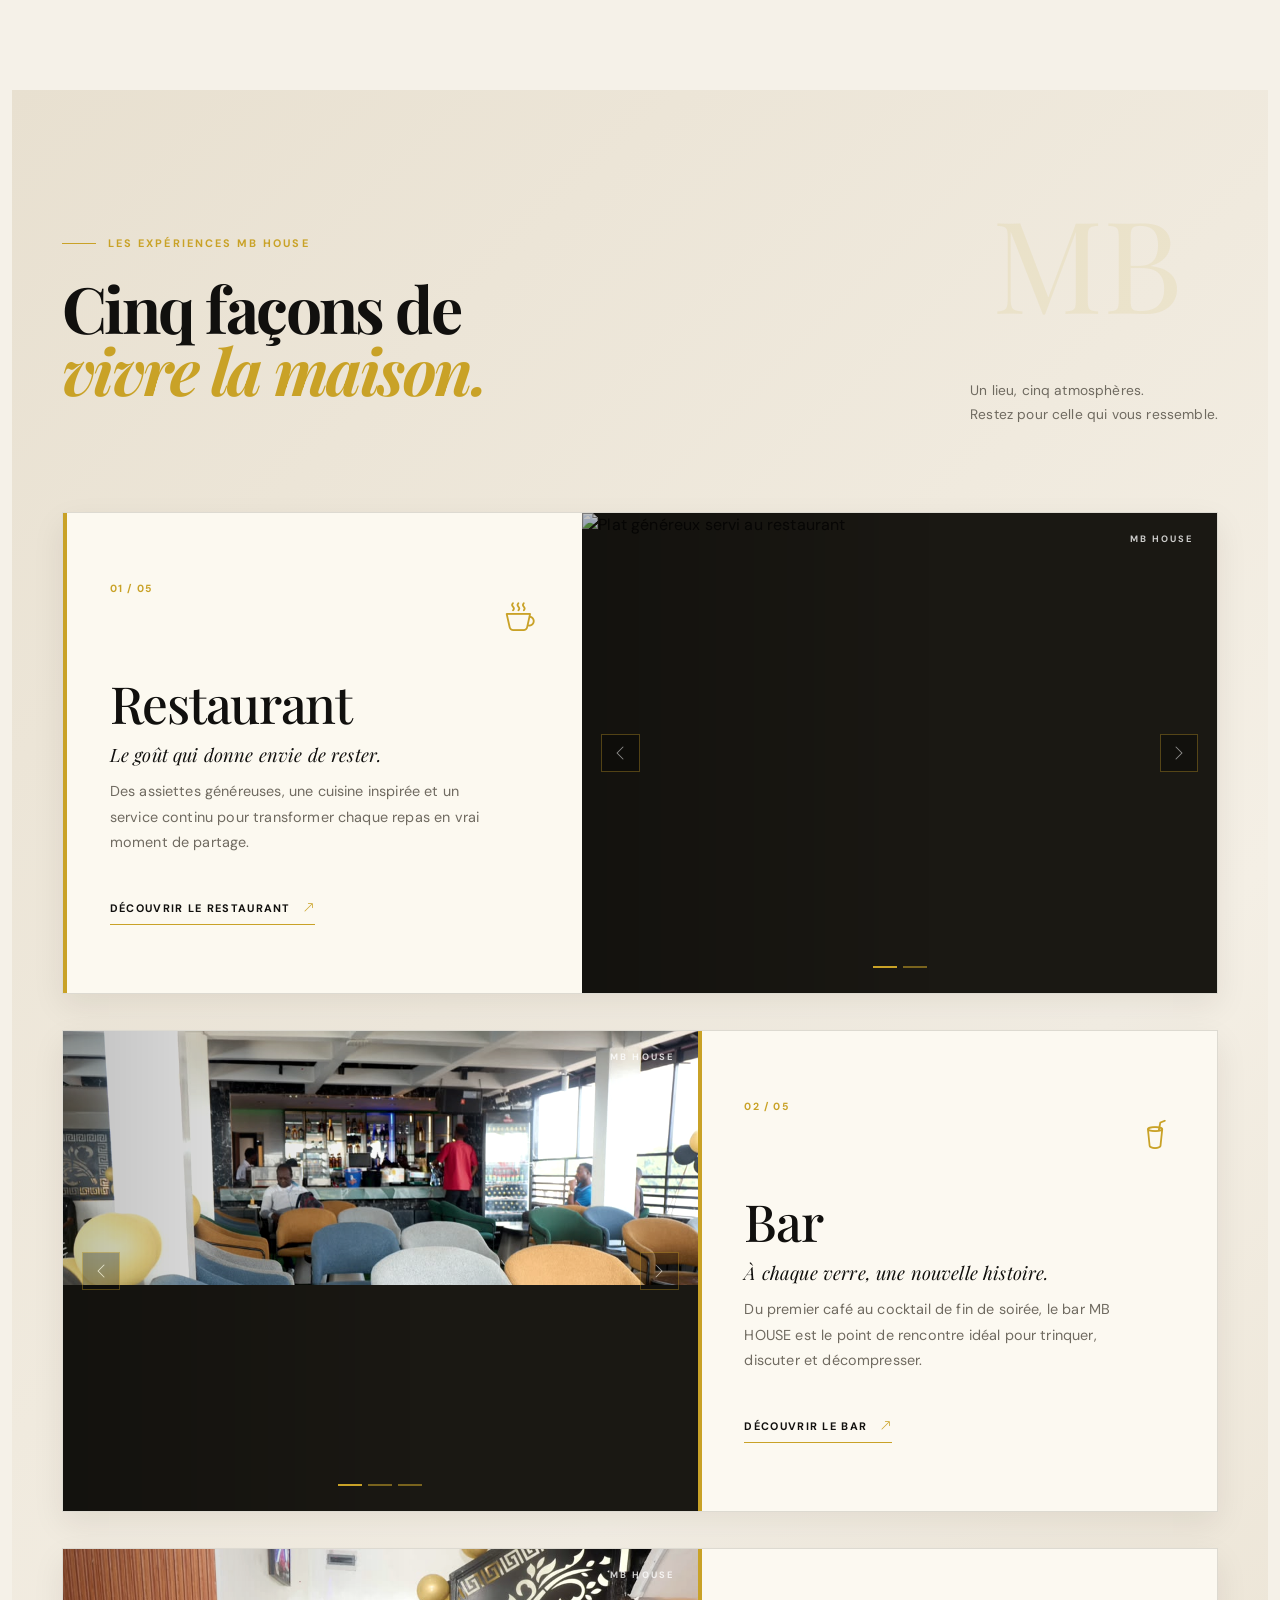
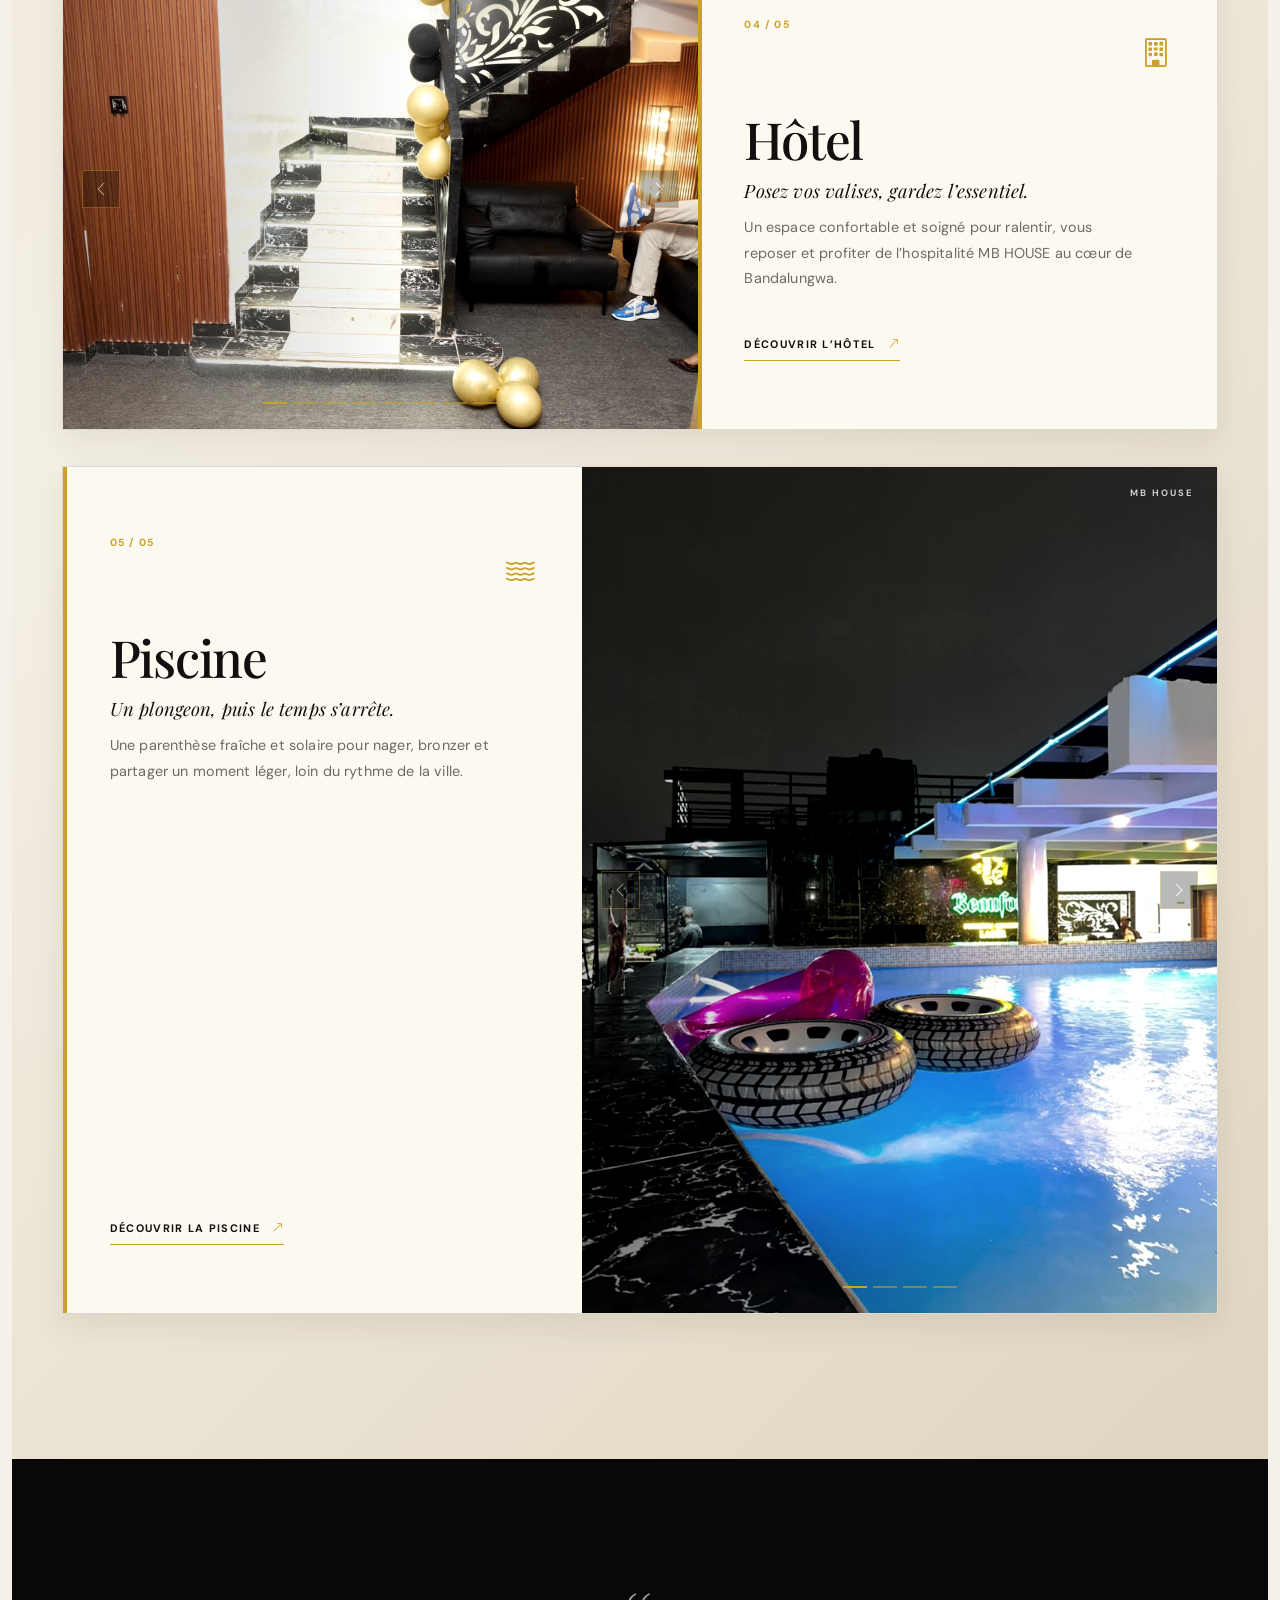
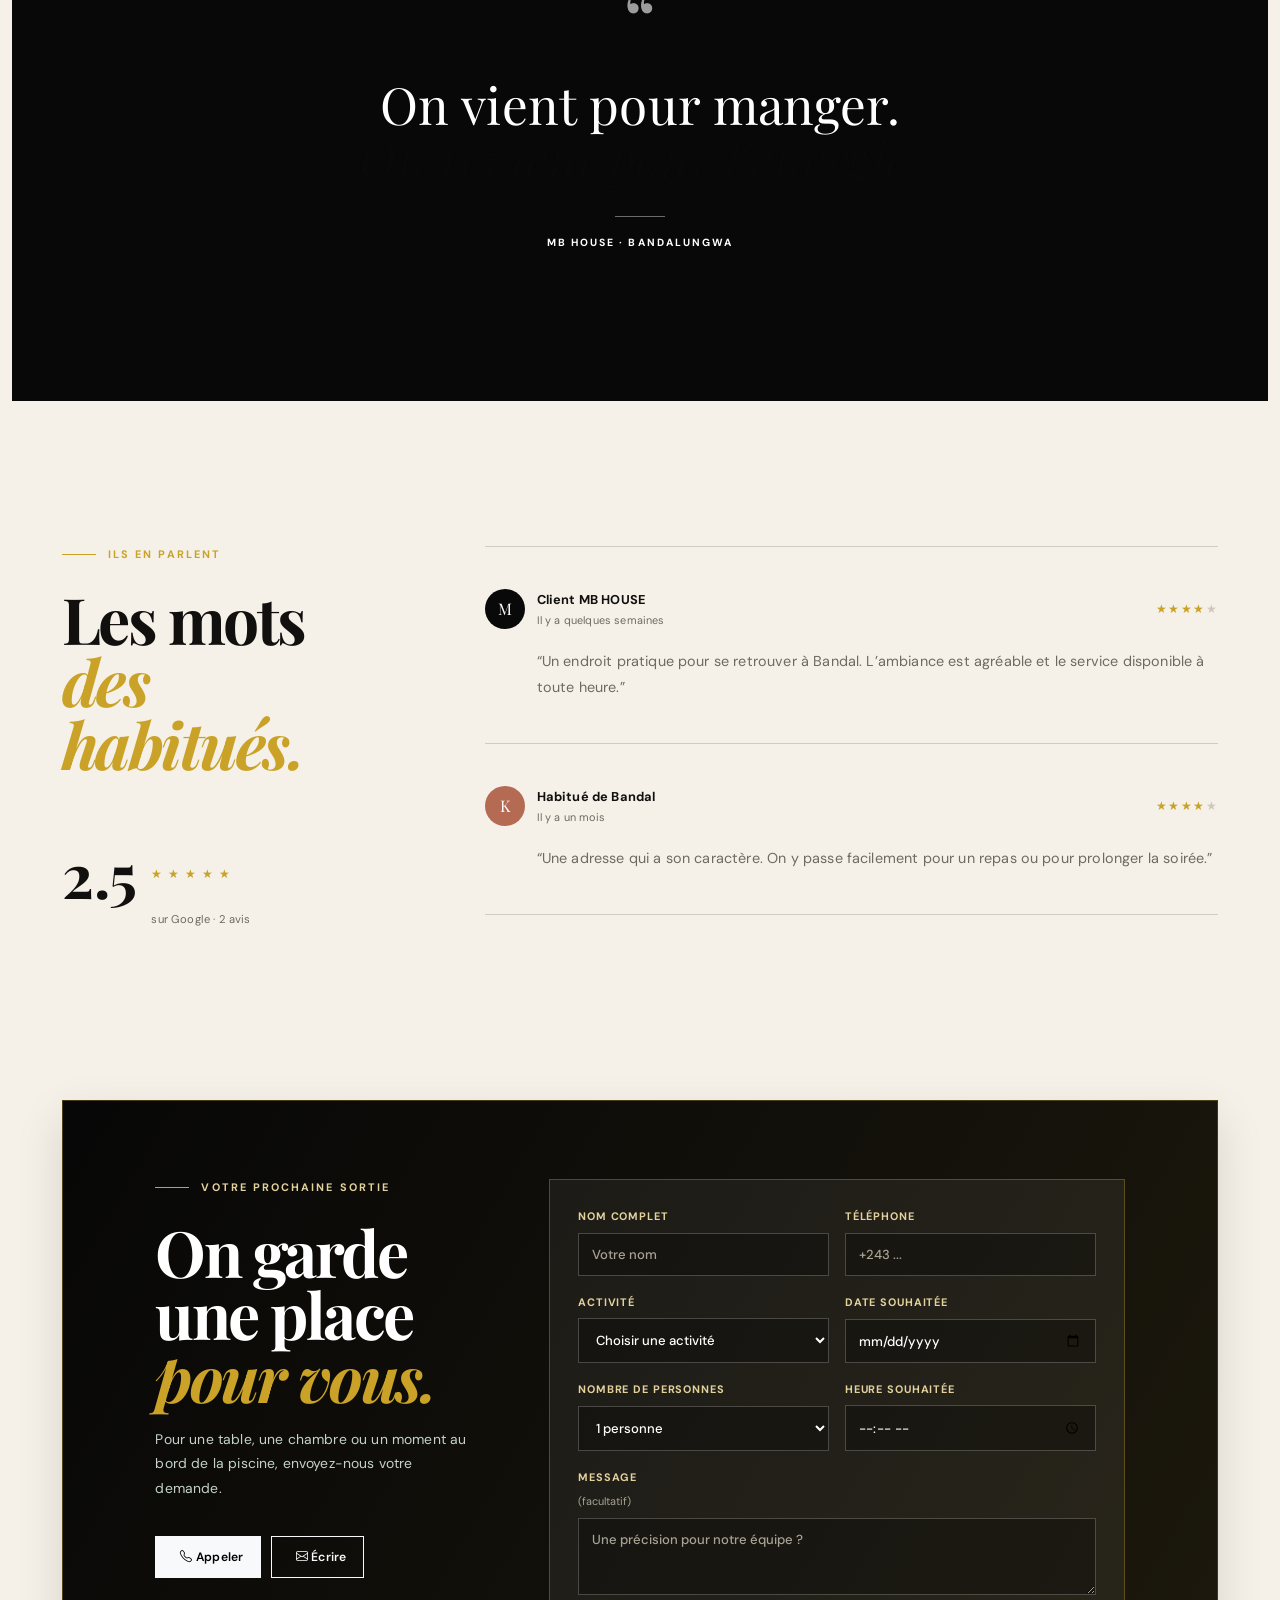
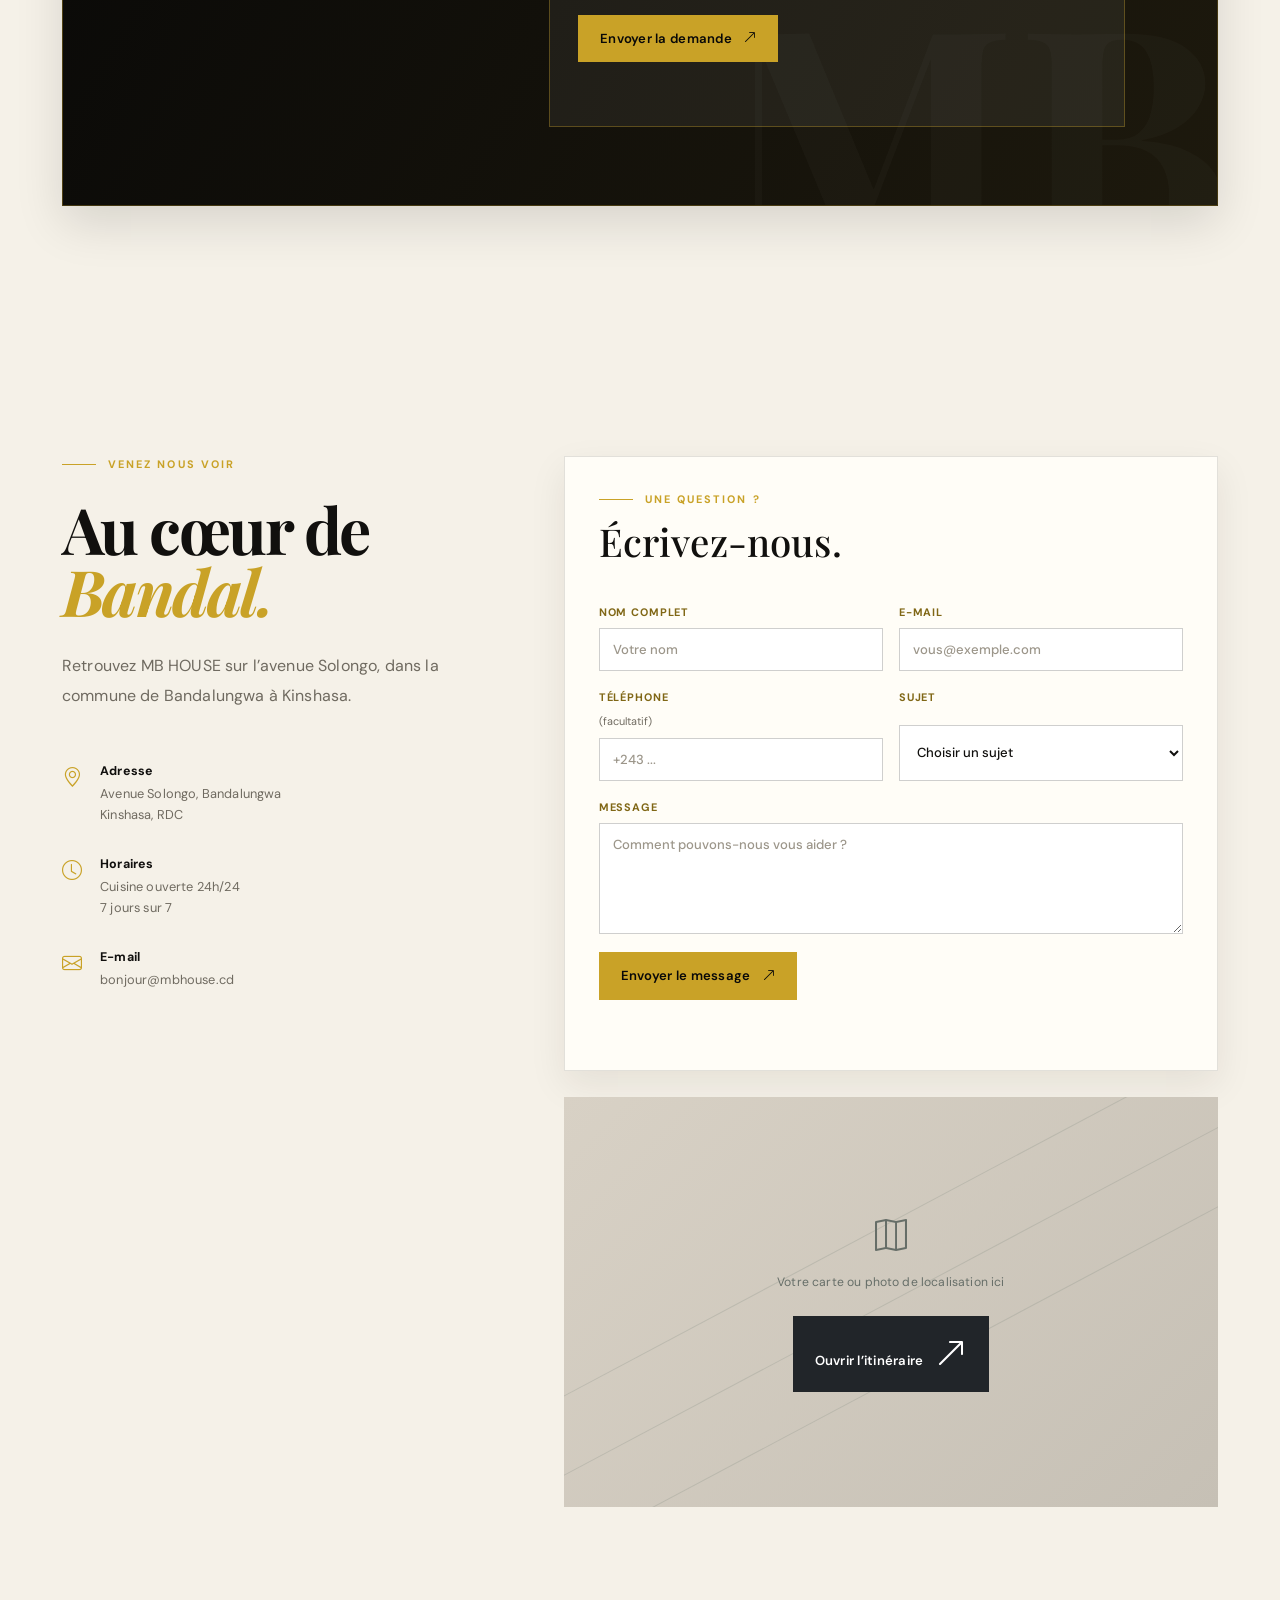
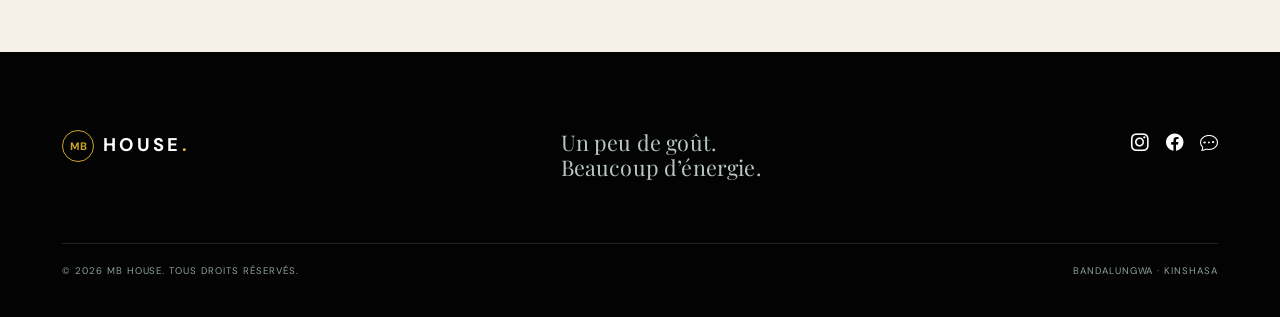
==== commit da08debc: "Add files via upload" ====
--- a/index.html
+++ b/index.html
@@ -172,19 +172,10 @@
                 <img src="fichiers/images/19.jpeg" alt="Espace de l’hôtel MB HOUSE">
               </div>
               <div class="carousel-item">
-                <img src="fichiers/images/20.jpeg" alt="Intérieur de l’hôtel MB HOUSE">
-              </div>
-              <div class="carousel-item">
                 <img src="fichiers/images/22.jpeg" alt="Chambre confortable de l’hôtel MB HOUSE">
               </div>
               <div class="carousel-item">
-                <img src="fichiers/images/26.jpeg" alt="Espace intérieur de l’hôtel MB HOUSE">
-              </div>
-              <div class="carousel-item">
                 <img src="fichiers/images/27.jpeg" alt="Aménagement de l’hôtel MB HOUSE">
-              </div>
-              <div class="carousel-item">
-                <img src="fichiers/images/28.jpeg" alt="Ambiance de l’hôtel MB HOUSE">
               </div>
               <div class="carousel-item">
                 <img src="fichiers/images/29.jpeg" alt="Salon de l’hôtel MB HOUSE">
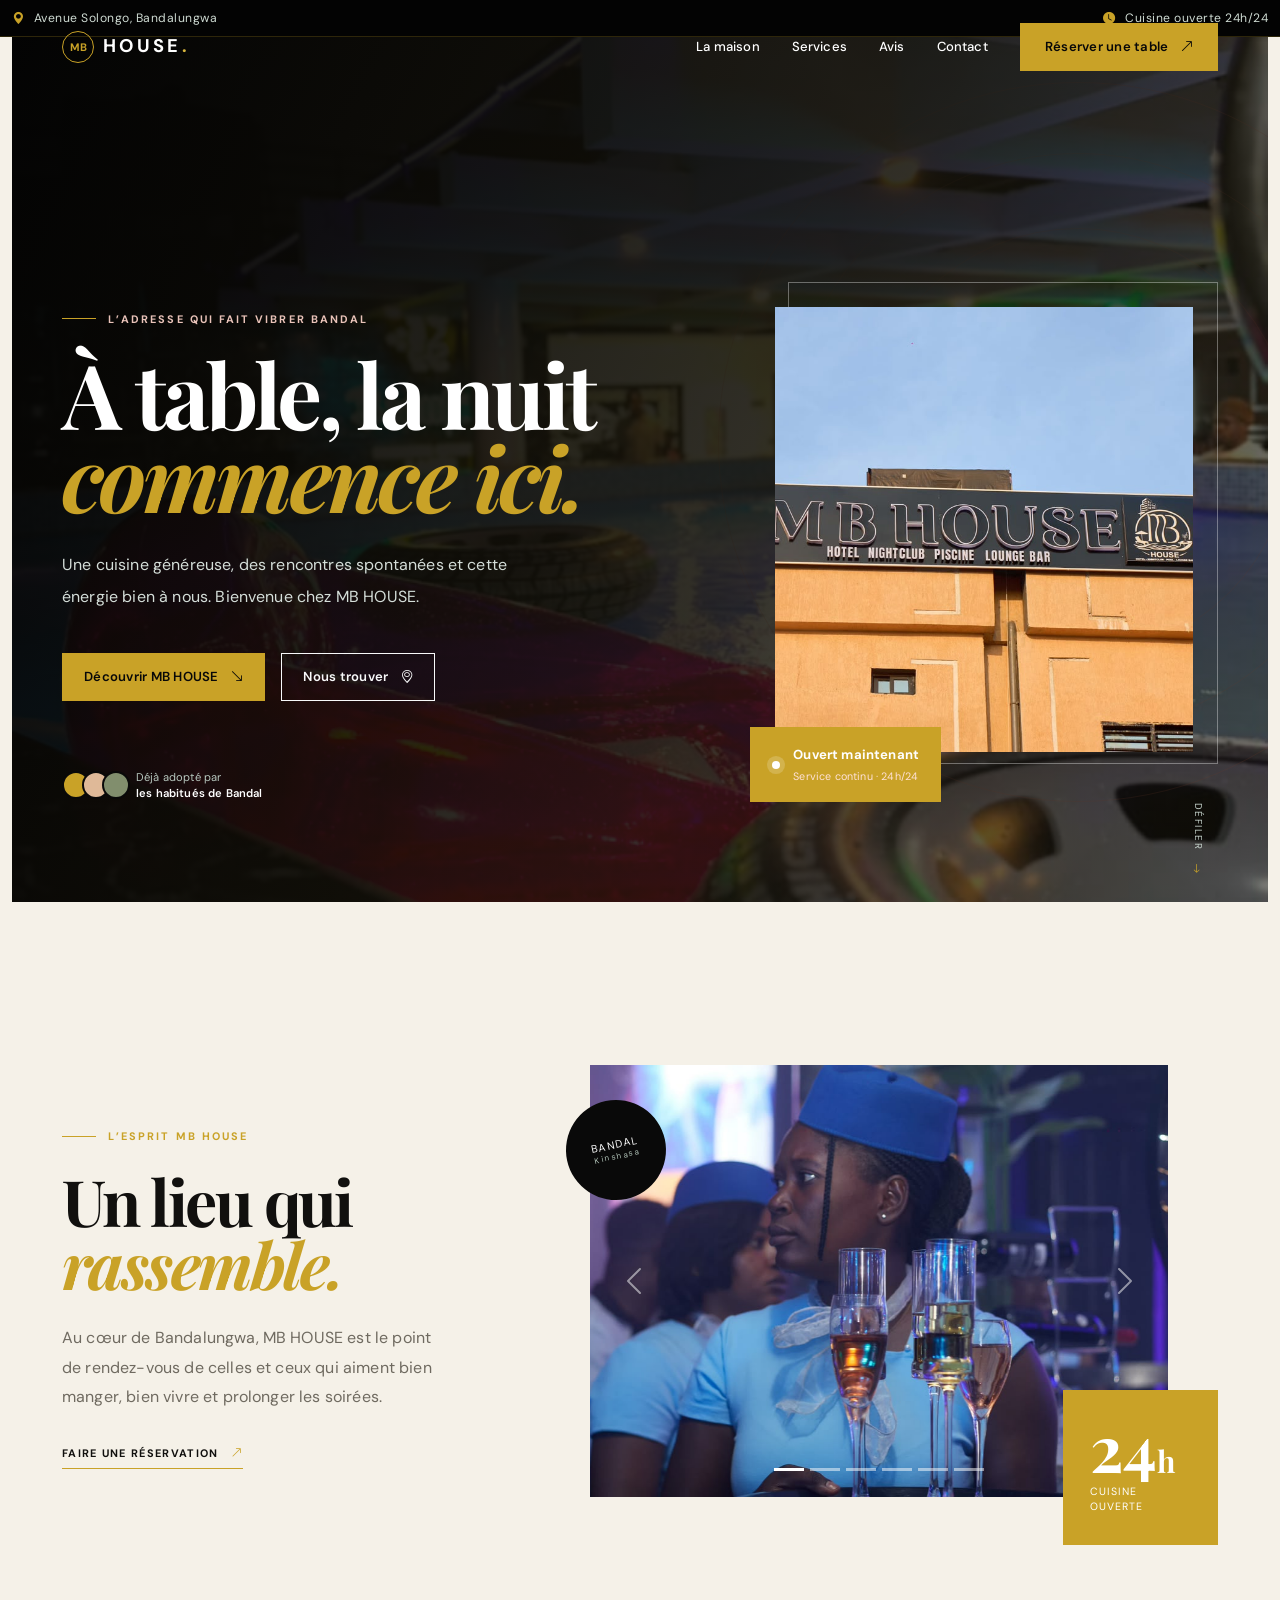
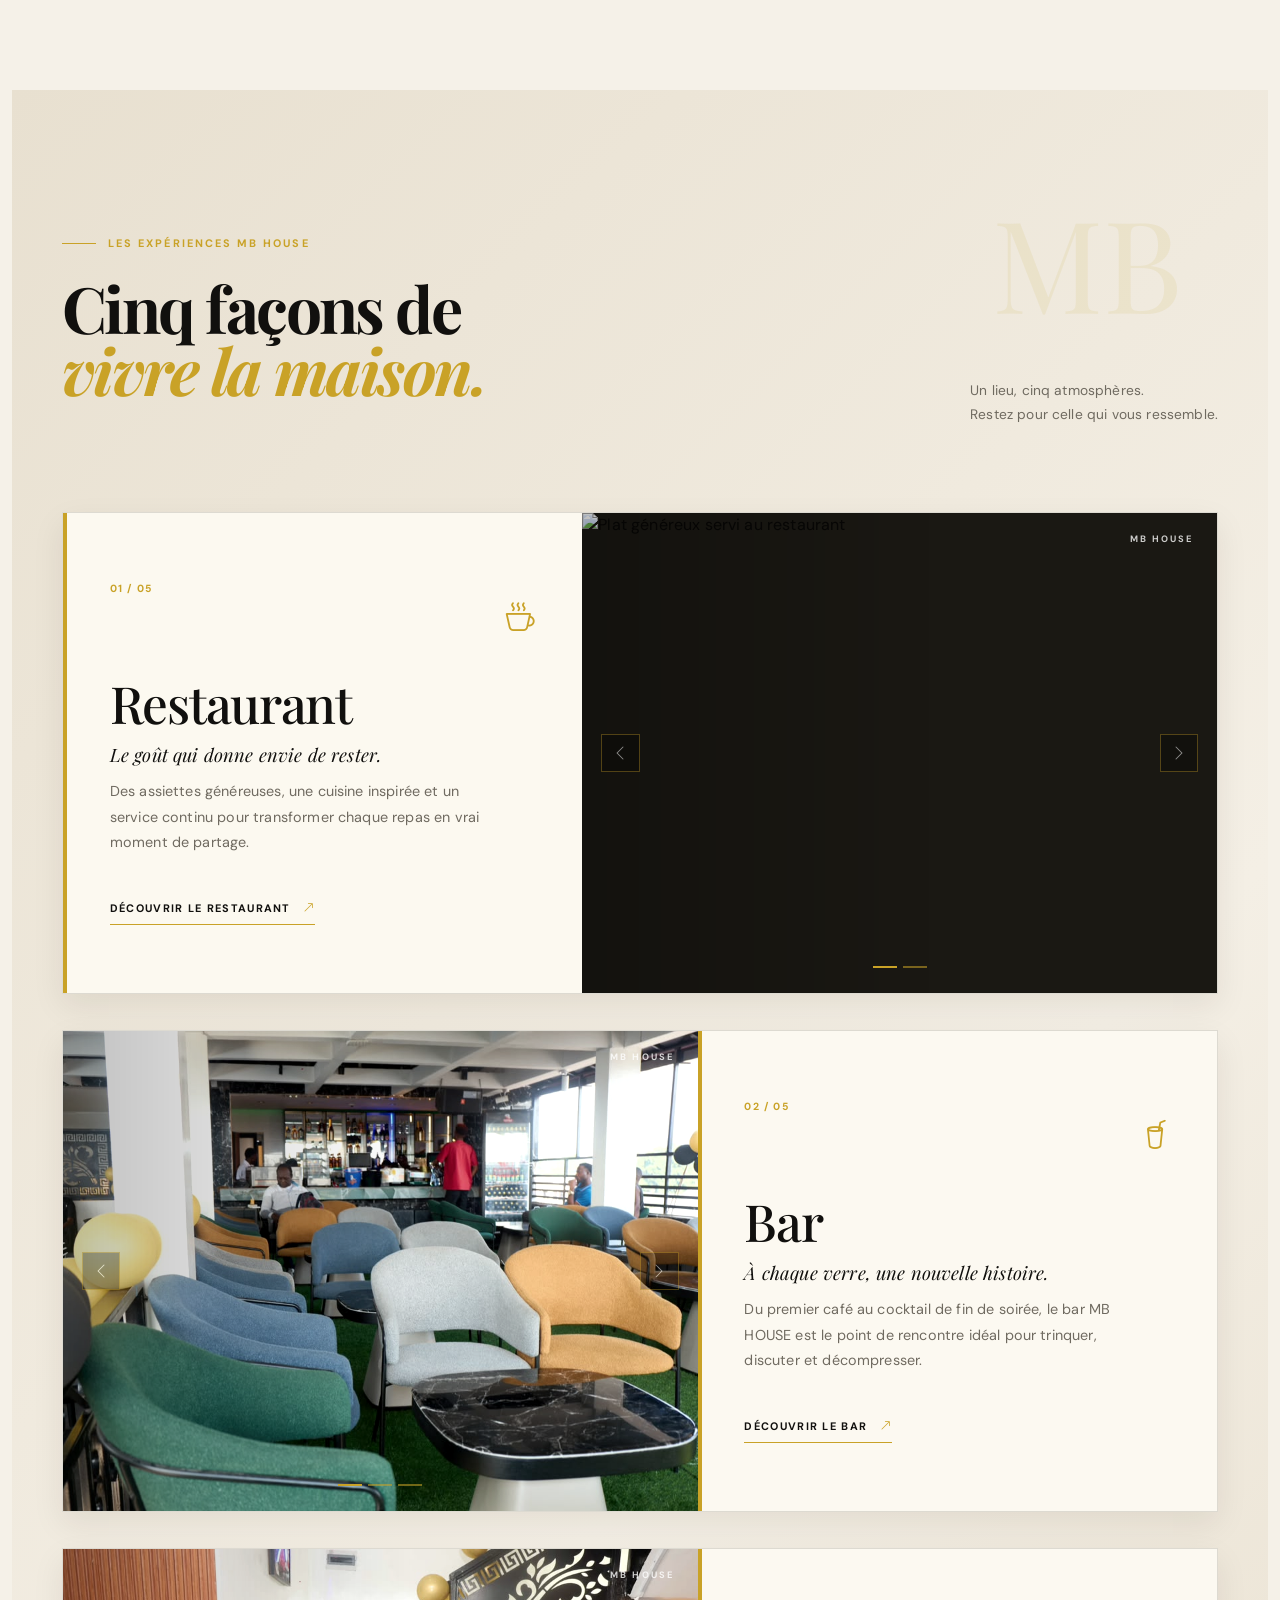
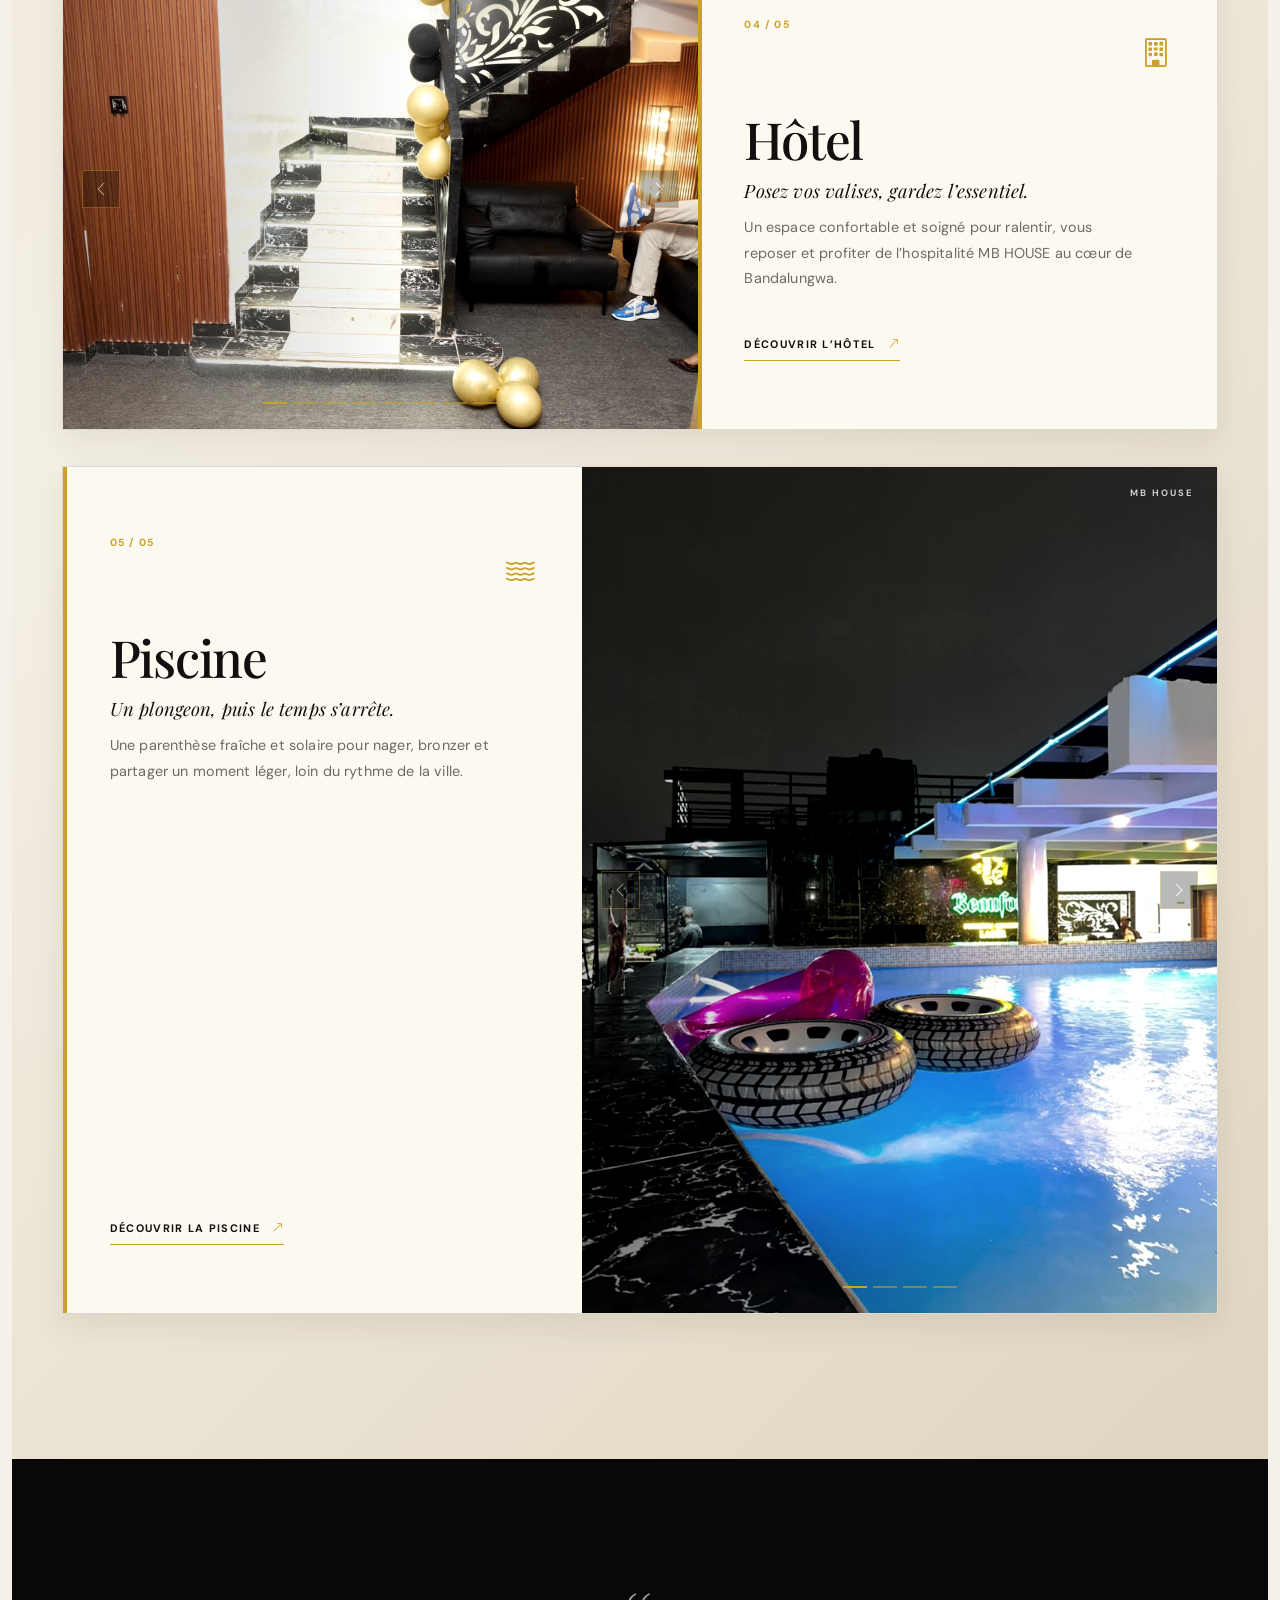
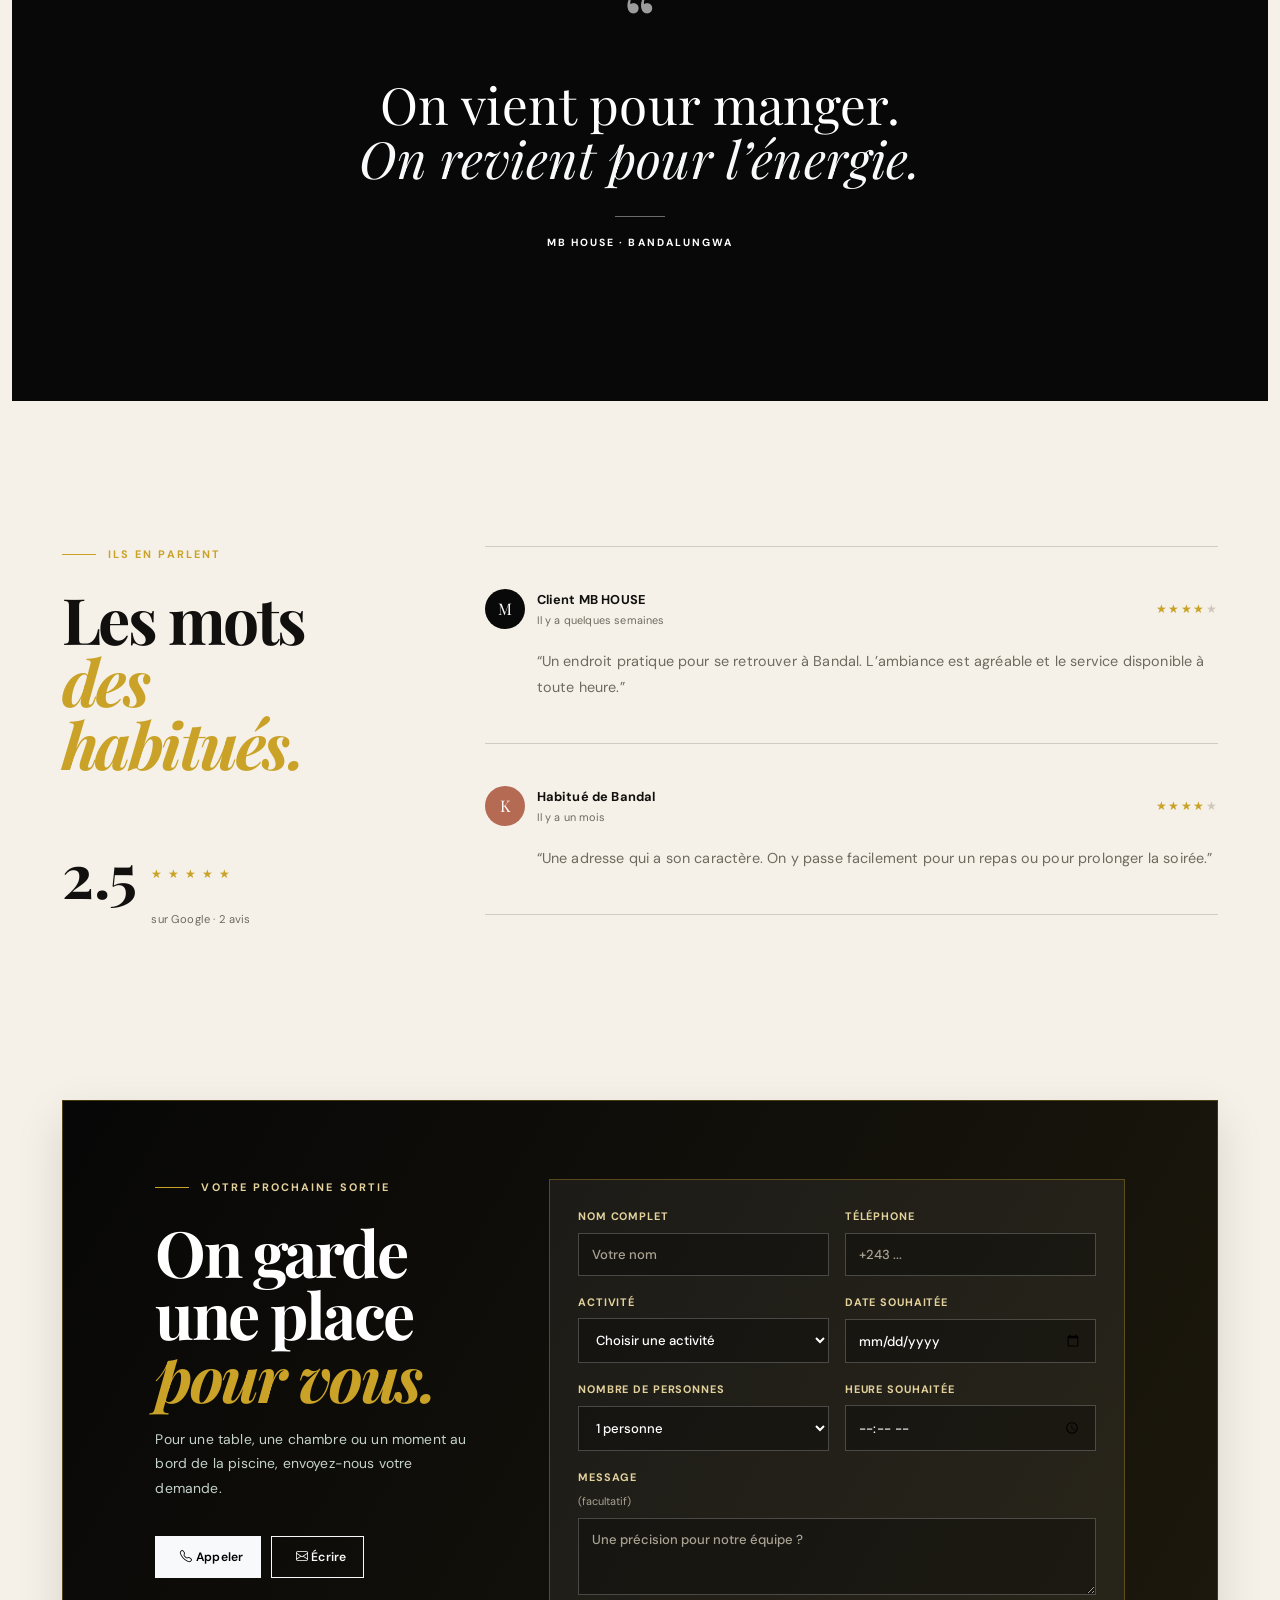
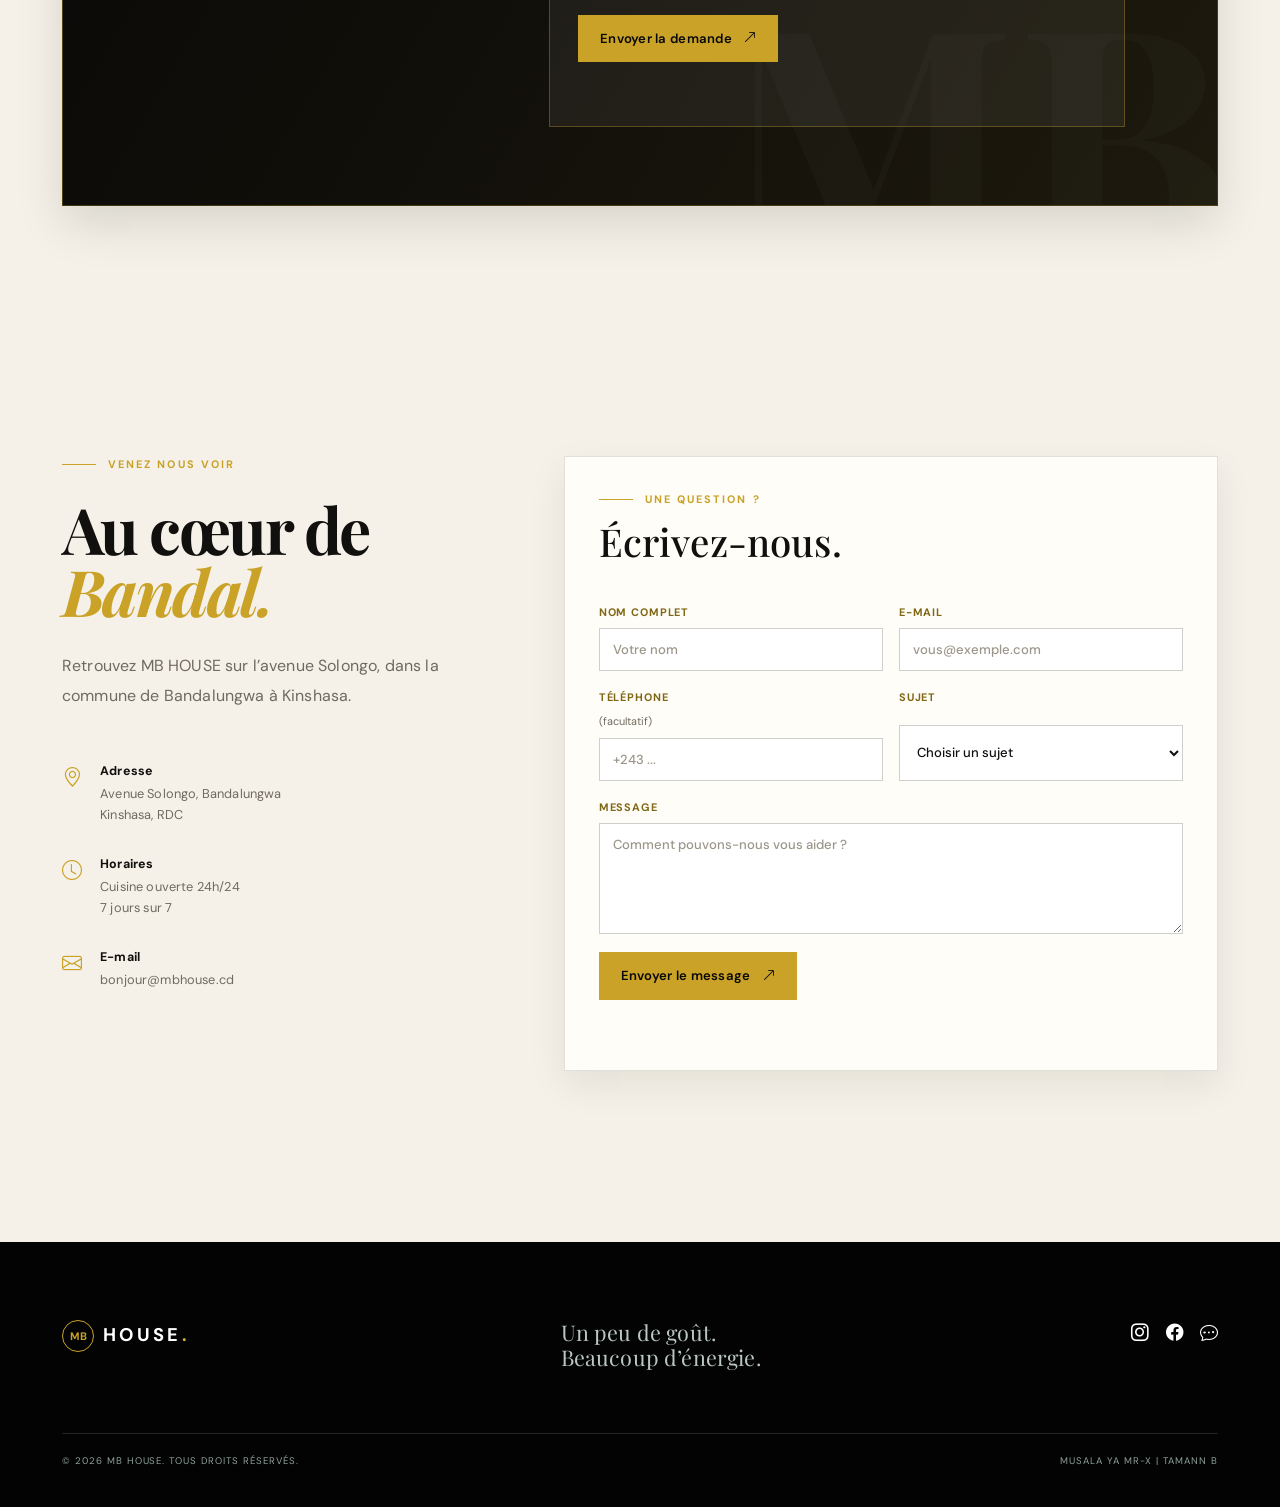
==== commit 01c52fb4: "Add files via upload" ====
--- a/index.html
+++ b/index.html
@@ -239,7 +239,7 @@
         <div class="quote-wrap reveal">
           <span class="quote-mark">“</span>
           <blockquote>
-            On vient pour manger.<br><em>On revient pour l’énergie.</em>
+            On vient pour manger.<br><em class="text-light">On revient pour l’énergie.</em>
           </blockquote>
           <div class="quote-line"></div>
           <p>MB HOUSE · BANDALUNGWA</p>
@@ -301,8 +301,8 @@
               Pour une table, une chambre ou un moment au bord de la piscine, envoyez-nous votre demande.
             </p>
             <div class="reservation-actions">
-              <a class="btn btn-light" href="tel:+243000000000"><i class="bi bi-telephone"></i> Appeler</a>
-              <a class="btn btn-outline-light" href="mailto:bonjour@mbhouse.cd"><i class="bi bi-envelope"></i> Écrire</a>
+              <a class="btn btn-light" href="tel:+243896096636"><i class="bi bi-telephone"></i> Appeler</a>
+              <a class="btn btn-outline-light" href="mailto:bembetamannsd@icloud.com"><i class="bi bi-envelope"></i> Écrire</a>
             </div>
           </div>
           <form class="reservation-form" id="reservationForm">
@@ -393,11 +393,6 @@
               <button class="btn btn-coral btn-lg" type="submit">Envoyer le message <i class="bi bi-arrow-up-right"></i></button>
               <p class="contact-feedback" id="contactFeedback" role="status"></p>
             </form>
-            <div class="map-placeholder">
-              <i class="bi bi-map"></i>
-              <span>Votre carte ou photo de localisation ici</span>
-              <a href="https://www.google.com/maps/search/Avenue+Solongo+Bandalungwa+Kinshasa" target="_blank" rel="noreferrer" class="btn btn-dark">Ouvrir l’itinéraire <i class="bi bi-arrow-up-right"></i></a>
-            </div>
           </div>
         </div>
       </div>
@@ -419,7 +414,7 @@
       </div>
       <div class="footer-bottom">
         <span>© 2026 MB HOUSE. Tous droits réservés.</span>
-        <span>Bandalungwa · Kinshasa</span>
+        <span>Musala ya Mr-X | Tamann B</span>
       </div>
     </div>
   </footer>
